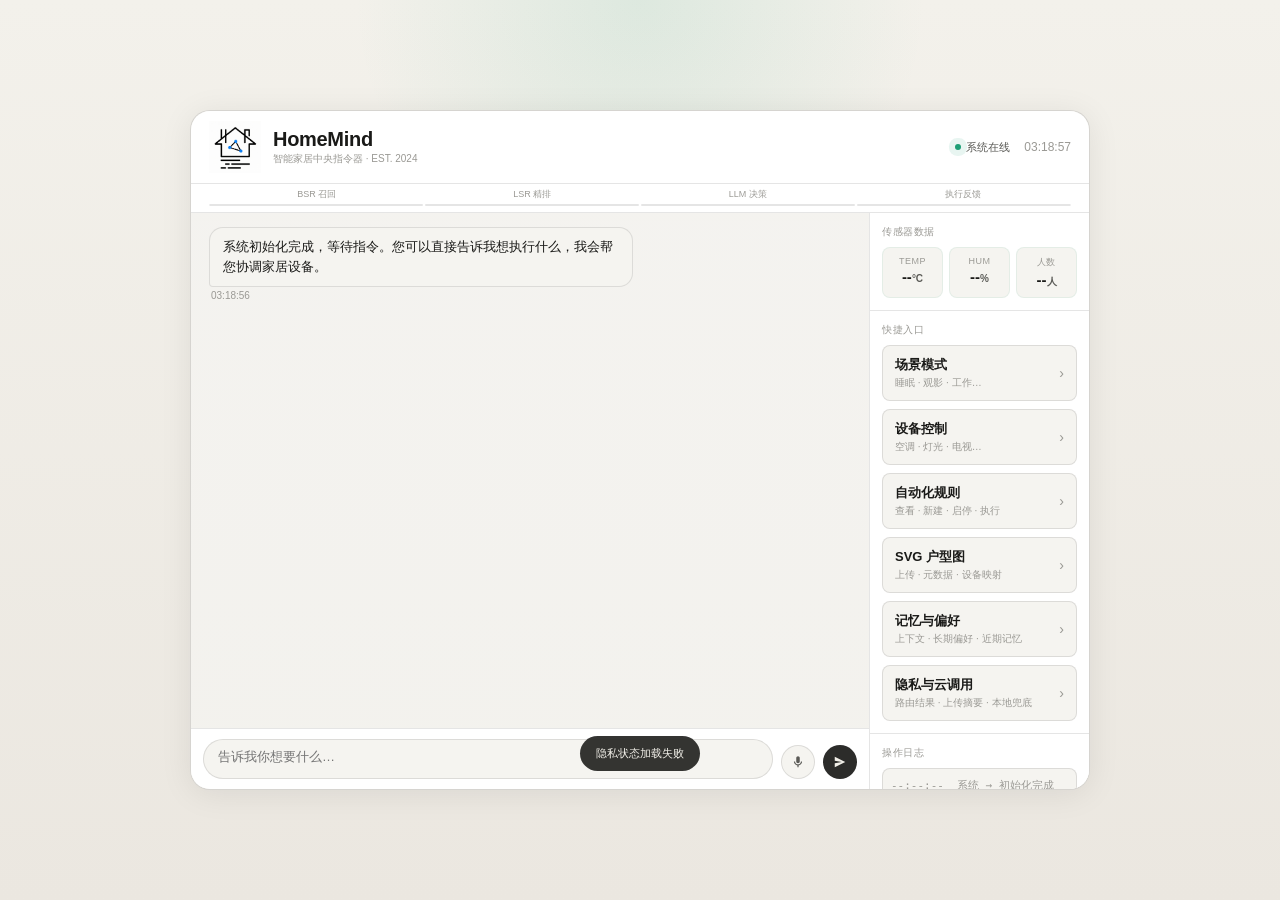
==== web/client/index.html @ 45e4f06c "Add initial floor plan and device configuration files  - Created devices.json to define smart home d" ====
<!DOCTYPE html>
<html lang="zh-CN">
<head>
    <meta charset="UTF-8">
    <meta name="viewport" content="width=device-width, initial-scale=1.0">
    <title>HomeMind — 智能家居中央指令器</title>
    <script src="/socket.io/socket.io.js"></script>
    <style>
        *, *::before, *::after { box-sizing: border-box; margin: 0; padding: 0; }

        :root {
            --bg-primary: #ffffff;
            --bg-secondary: #f5f4f0;
            --bg-tertiary: #eeece7;
            --text-primary: #1a1a18;
            --text-secondary: #5a5a56;
            --text-tertiary: #9a9994;
            --border-light: rgba(0, 0, 0, 0.10);
            --border-mid: rgba(0, 0, 0, 0.15);
            --accent: #1D9E75;
            --accent-light: #5DCAA5;
            --accent-bg: #E1F5EE;
            --bubble-user: #2C2C2A;
            --bubble-user-text: #F1EFE8;
            --radius-md: 8px;
            --radius-lg: 12px;
            --panel-width: 220px;
            --progress-height: 2px;
            --progress-label-size: 9px;
            --shadow: 0 4px 32px rgba(0, 0, 0, 0.08);
        }

        body {
            font-family: -apple-system, BlinkMacSystemFont, "PingFang SC", "Helvetica Neue", sans-serif;
            background: var(--bg-tertiary);
            background-image:
                radial-gradient(circle at top, rgba(29, 158, 117, 0.10), transparent 26%),
                linear-gradient(180deg, #f3f1eb 0%, #ebe7e0 100%);
            min-height: 100vh;
            display: flex;
            align-items: center;
            justify-content: center;
            padding: 24px;
            color: var(--text-primary);
        }

        .app {
            display: flex;
            flex-direction: column;
            width: 900px;
            height: 680px;
            background: var(--bg-tertiary);
            border-radius: 20px;
            overflow: hidden;
            border: 0.5px solid var(--border-light);
            box-shadow: var(--shadow);
            position: relative;
        }

        .topbar {
            background: var(--bg-primary);
            border-bottom: 0.5px solid var(--border-light);
            padding: 10px 18px;
            display: flex;
            align-items: center;
            justify-content: space-between;
            flex-shrink: 0;
            gap: 12px;
        }

        .brand {
            display: flex;
            align-items: center;
            gap: 12px;
            min-width: 0;
        }

        .brand-logo {
            width: 52px;
            height: 52px;
            object-fit: contain;
            flex-shrink: 0;
            display: block;
        }

        .brand-copy {
            min-width: 0;
        }

        .brand-name {
            font-size: 20px;
            font-weight: 600;
            color: var(--text-primary);
            letter-spacing: -0.3px;
        }

        .brand-sub {
            font-size: 10px;
            color: var(--text-tertiary);
            margin-top: 1px;
        }

        .topbar-right {
            display: flex;
            align-items: center;
            gap: 14px;
            flex-shrink: 0;
        }

        .status {
            display: flex;
            align-items: center;
            gap: 5px;
            font-size: 11px;
            color: var(--text-secondary);
        }

        .dot {
            width: 6px;
            height: 6px;
            border-radius: 50%;
            background: var(--accent);
            flex-shrink: 0;
            box-shadow: 0 0 0 6px rgba(29, 158, 117, 0.10);
            animation: pulse 2s infinite;
        }

        .clock {
            font-size: 12px;
            color: var(--text-tertiary);
            font-variant-numeric: tabular-nums;
        }

        @keyframes pulse {
            0%, 100% { opacity: 1; }
            50% { opacity: 0.45; }
        }

        .progress-wrap {
            flex-shrink: 0;
            background: var(--bg-primary);
            border-bottom: 0.5px solid var(--border-light);
            padding: 5px 18px 6px;
        }

        .progress-labels {
            display: flex;
            margin-bottom: 4px;
        }

        .progress-label {
            flex: 1;
            font-size: var(--progress-label-size);
            color: var(--text-tertiary);
            text-align: center;
            line-height: 1.2;
        }

        .progress-label.done { color: var(--text-secondary); }
        .progress-label.active { color: #0F6E56; }
        .progress-label.error { color: #b44b3a; }

        .progress-track {
            height: var(--progress-height);
            display: flex;
            gap: 2px;
            border-radius: 1px;
            overflow: hidden;
        }

        .progress-step {
            flex: 1;
            background: var(--border-light);
            border-radius: 1px;
        }

        .progress-step.done { background: var(--accent); }
        .progress-step.active { background: var(--accent-light); }
        .progress-step.error { background: #d97f6c; }

        .main {
            display: flex;
            flex: 1;
            overflow: hidden;
        }

        .chat-col {
            flex: 1;
            display: flex;
            flex-direction: column;
            min-width: 0;
            background: linear-gradient(180deg, rgba(255,255,255,0.35) 0%, rgba(245,244,240,0.7) 100%);
        }

        .chat-messages {
            flex: 1;
            overflow-y: auto;
            padding: 14px 18px;
            display: flex;
            flex-direction: column;
            gap: 10px;
        }

        .msg {
            display: flex;
            flex-direction: column;
            max-width: 66%;
        }

        .msg.user {
            align-self: flex-end;
            align-items: flex-end;
            display: inline-flex;
            width: max-content;
            max-width: 66%;
        }
        .msg.ai, .msg.system { align-self: flex-start; align-items: flex-start; }

        .bubble {
            padding: 9px 13px;
            border-radius: 14px;
            font-size: 13px;
            line-height: 1.55;
            white-space: pre-wrap;
            word-break: break-word;
        }

        .msg.user .bubble {
            background: var(--bubble-user);
            color: var(--bubble-user-text);
            border-bottom-right-radius: 4px;
            display: inline-block;
        }

        .msg.ai .bubble,
        .msg.system .bubble {
            background: var(--bg-secondary);
            color: var(--text-primary);
            border-bottom-left-radius: 4px;
            border: 0.5px solid var(--border-light);
        }

        .msg-time {
            font-size: 10px;
            color: var(--text-tertiary);
            margin-top: 3px;
            padding: 0 2px;
        }

        .action-tag {
            display: inline-block;
            margin-top: 6px;
            font-size: 11px;
            color: #0F6E56;
            background: var(--accent-bg);
            padding: 2px 7px;
            border-radius: 4px;
        }

        .voice-feedback {
            display: flex;
            flex-wrap: wrap;
            gap: 6px;
            margin-top: 8px;
        }

        .voice-feedback button {
            border: 0.5px solid var(--border-light);
            background: var(--bg-primary);
            color: var(--text-secondary);
            border-radius: 999px;
            padding: 4px 9px;
            font-size: 11px;
            cursor: pointer;
        }

        .voice-feedback button:hover {
            color: #0F6E56;
            border-color: rgba(29, 158, 117, 0.35);
        }

        .chat-input-wrap {
            border-top: 0.5px solid var(--border-light);
            padding: 10px 12px;
            background: var(--bg-primary);
            display: flex;
            align-items: flex-end;
            gap: 8px;
            flex-shrink: 0;
        }

        .chat-input {
            flex: 1;
            min-height: 40px;
            max-height: 120px;
            border: 0.5px solid var(--border-light);
            border-radius: 20px;
            padding: 8px 14px;
            font-size: 13px;
            background: var(--bg-secondary);
            color: var(--text-primary);
            outline: none;
            resize: none;
            line-height: 1.45;
            font-family: inherit;
            overflow-y: auto;
        }

        .chat-input:focus {
            border-color: var(--border-mid);
        }

        .send-btn {
            width: 34px;
            height: 34px;
            border-radius: 50%;
            background: var(--bubble-user);
            border: none;
            cursor: pointer;
            display: flex;
            align-items: center;
            justify-content: center;
            flex-shrink: 0;
        }

        .send-btn svg { fill: var(--bubble-user-text); }

        .mic-btn {
            width: 34px;
            height: 34px;
            border-radius: 50%;
            border: 0.5px solid var(--border-light);
            background: var(--bg-secondary);
            cursor: pointer;
            display: flex;
            align-items: center;
            justify-content: center;
            flex-shrink: 0;
        }

        .mic-btn svg { width: 14px; height: 14px; fill: var(--text-secondary); }
        .mic-btn.listening { background: #b44b3a; border-color: #b44b3a; }
        .mic-btn.listening svg { fill: #ffffff; }

        .panel {
            width: var(--panel-width);
            flex-shrink: 0;
            border-left: 0.5px solid var(--border-light);
            background: var(--bg-primary);
            display: flex;
            flex-direction: column;
            overflow-y: auto;
        }

        .panel-section {
            padding: 12px;
        }

        .panel-section + .panel-section {
            border-top: 0.5px solid var(--border-light);
        }

        .section-label {
            font-size: 10px;
            color: var(--text-tertiary);
            letter-spacing: 0.06em;
            text-transform: uppercase;
            margin-bottom: 8px;
        }

        .sensor-row {
            display: flex;
            gap: 6px;
        }

        .sensor-card {
            flex: 1;
            background: var(--bg-secondary);
            border-radius: var(--radius-md);
            padding: 8px 6px;
            text-align: center;
            border: 0.5px solid rgba(29, 158, 117, 0.08);
        }

        .sensor-label {
            font-size: 9px;
            color: var(--text-tertiary);
            text-transform: uppercase;
            letter-spacing: 0.05em;
        }

        .sensor-val {
            font-size: 15px;
            font-weight: 600;
            color: var(--text-primary);
            margin-top: 2px;
            font-variant-numeric: tabular-nums;
        }

        .sensor-unit {
            font-size: 10px;
            color: var(--text-secondary);
        }

        .entry-card {
            width: 100%;
            border: 0.5px solid var(--border-light);
            border-radius: var(--radius-md);
            padding: 10px 12px;
            background: var(--bg-secondary);
            cursor: pointer;
            text-align: left;
            display: flex;
            align-items: center;
            justify-content: space-between;
            transition: background 0.15s;
            margin-top: 8px;
        }

        .entry-card:first-of-type { margin-top: 0; }
        .entry-card:hover { background: var(--bg-tertiary); }

        .entry-card-title {
            font-size: 13px;
            font-weight: 600;
            color: var(--text-primary);
        }

        .entry-card-sub {
            font-size: 10px;
            color: var(--text-tertiary);
            margin-top: 2px;
        }

        .entry-card-arrow {
            font-size: 14px;
            color: var(--text-tertiary);
        }

        .log-area {
            background: var(--bg-secondary);
            border: 0.5px solid var(--border-light);
            border-radius: var(--radius-md);
            padding: 8px;
            font-size: 11px;
            color: var(--text-tertiary);
            font-family: "SF Mono", Menlo, Consolas, monospace;
            line-height: 1.7;
            max-height: 160px;
            overflow-y: auto;
        }

        .log-line {
            white-space: pre-wrap;
            word-break: break-word;
        }

        .overlay {
            position: absolute;
            inset: 0;
            background: rgba(0, 0, 0, 0.38);
            display: none;
            align-items: center;
            justify-content: center;
            z-index: 10;
        }

        .overlay.open { display: flex; }

        .modal {
            background: var(--bg-primary);
            border-radius: var(--radius-lg);
            border: 0.5px solid var(--border-light);
            width: 400px;
            max-height: 480px;
            overflow-y: auto;
            padding: 16px;
        }

        .modal.wide {
            width: 640px;
        }

        .modal-head {
            display: flex;
            align-items: center;
            justify-content: space-between;
            margin-bottom: 14px;
        }

        .modal-title {
            font-size: 14px;
            font-weight: 600;
            color: var(--text-primary);
        }

        .modal-close {
            cursor: pointer;
            font-size: 16px;
            color: var(--text-secondary);
            background: none;
            border: none;
        }

        .card-grid {
            display: grid;
            grid-template-columns: 1fr 1fr;
            gap: 8px;
        }

        .stack {
            display: flex;
            flex-direction: column;
            gap: 8px;
        }

        .rule-card,
        .info-card,
        .summary-card {
            border: 0.5px solid var(--border-light);
            border-radius: var(--radius-md);
            background: var(--bg-secondary);
            padding: 10px 12px;
        }

        .rule-head,
        .summary-head {
            display: flex;
            align-items: flex-start;
            justify-content: space-between;
            gap: 8px;
        }

        .rule-name,
        .summary-title {
            font-size: 13px;
            font-weight: 600;
            color: var(--text-primary);
        }

        .rule-meta,
        .summary-meta,
        .info-text {
            font-size: 11px;
            color: var(--text-secondary);
            line-height: 1.5;
            margin-top: 4px;
            white-space: pre-wrap;
            word-break: break-word;
        }

        .mini-actions {
            display: flex;
            flex-wrap: wrap;
            gap: 6px;
            margin-top: 10px;
        }

        .mini-btn {
            border: 0.5px solid var(--border-light);
            border-radius: 999px;
            background: var(--bg-primary);
            color: var(--text-secondary);
            font-size: 11px;
            padding: 5px 10px;
            cursor: pointer;
        }

        .mini-btn:hover {
            border-color: rgba(29, 158, 117, 0.35);
            color: #0F6E56;
        }

        .pill {
            display: inline-flex;
            align-items: center;
            border-radius: 999px;
            padding: 2px 8px;
            font-size: 10px;
            background: var(--bg-primary);
            color: var(--text-secondary);
            border: 0.5px solid var(--border-light);
            white-space: nowrap;
        }

        .pill.on {
            background: var(--accent-bg);
            color: #0F6E56;
            border-color: rgba(29, 158, 117, 0.25);
        }

        .kv-grid {
            display: grid;
            grid-template-columns: repeat(2, minmax(0, 1fr));
            gap: 8px;
        }

        .kv-item {
            border: 0.5px solid var(--border-light);
            border-radius: var(--radius-md);
            background: var(--bg-primary);
            padding: 8px 10px;
        }

        .kv-label {
            font-size: 10px;
            color: var(--text-tertiary);
            text-transform: uppercase;
            letter-spacing: 0.04em;
        }

        .kv-value {
            font-size: 12px;
            color: var(--text-primary);
            margin-top: 4px;
            line-height: 1.45;
            word-break: break-word;
        }

        .form-grid {
            display: grid;
            grid-template-columns: 1fr 1fr;
            gap: 8px;
            margin-top: 12px;
        }

        .field {
            display: flex;
            flex-direction: column;
            gap: 4px;
        }

        .field.full {
            grid-column: 1 / -1;
        }

        .field label {
            font-size: 10px;
            color: var(--text-tertiary);
            text-transform: uppercase;
            letter-spacing: 0.04em;
        }

        .field input,
        .field select,
        .field textarea {
            border: 0.5px solid var(--border-light);
            border-radius: var(--radius-md);
            background: var(--bg-primary);
            color: var(--text-primary);
            font-size: 12px;
            padding: 8px 10px;
            outline: none;
        }

        .field input:focus,
        .field select:focus,
        .field textarea:focus {
            border-color: var(--border-mid);
        }

        .floorplan-preview {
            position: relative;
            min-height: 220px;
            border: 0.5px solid var(--border-light);
            border-radius: var(--radius-md);
            overflow: hidden;
            background: var(--bg-primary);
            display: flex;
            align-items: center;
            justify-content: center;
            margin-top: 10px;
        }

        .floorplan-preview img {
            width: 100%;
            height: auto;
            display: block;
        }

        .device-marker {
            position: absolute;
            transform: translate(-50%, -50%);
            min-width: 18px;
            height: 18px;
            border-radius: 999px;
            padding: 0 5px;
            background: #0F6E56;
            color: #fff;
            font-size: 10px;
            line-height: 18px;
            text-align: center;
            box-shadow: 0 2px 8px rgba(0, 0, 0, 0.18);
            white-space: nowrap;
        }

        .device-marker-label {
            position: absolute;
            transform: translate(-50%, 8px);
            background: rgba(255, 255, 255, 0.92);
            border: 0.5px solid var(--border-light);
            border-radius: 999px;
            padding: 2px 6px;
            color: var(--text-primary);
            font-size: 10px;
            white-space: nowrap;
        }

        .empty-hint {
            font-size: 11px;
            color: var(--text-tertiary);
        }

        .scene-card {
            border: 0.5px solid var(--border-light);
            border-radius: var(--radius-md);
            padding: 10px 12px;
            cursor: pointer;
            transition: border-color 0.15s, background 0.15s;
            background: var(--bg-primary);
        }

        .scene-card:hover { background: var(--bg-secondary); }
        .scene-card.active { border-color: var(--accent); background: var(--accent-bg); }

        .scene-card-name {
            font-size: 12px;
            font-weight: 600;
            color: var(--text-primary);
        }

        .scene-card-desc {
            font-size: 10px;
            color: var(--text-tertiary);
            margin-top: 2px;
        }

        .device-card {
            border: 0.5px solid var(--border-light);
            border-radius: var(--radius-md);
            padding: 10px 12px;
            display: flex;
            align-items: center;
            justify-content: space-between;
            gap: 8px;
            background: var(--bg-primary);
        }

        .device-main {
            min-width: 0;
            flex: 1;
        }

        .device-actions {
            display: flex;
            align-items: center;
            gap: 6px;
            flex-shrink: 0;
        }

        .device-inline-form {
            display: grid;
            grid-template-columns: minmax(0, 1fr) 120px;
            gap: 6px;
            margin-top: 8px;
        }

        .device-inline-form input,
        .device-inline-form select {
            min-width: 0;
            border: 0.5px solid var(--border-light);
            border-radius: var(--radius-md);
            background: var(--bg-secondary);
            color: var(--text-primary);
            font-size: 11px;
            padding: 6px 8px;
            outline: none;
        }

        .device-name {
            font-size: 12px;
            color: var(--text-primary);
            font-weight: 600;
        }

        .device-status {
            font-size: 10px;
            color: var(--text-tertiary);
            margin-top: 2px;
        }

        .device-id {
            font-size: 10px;
            color: var(--text-tertiary);
            margin-top: 2px;
            word-break: break-word;
        }

        .toggle {
            width: 32px;
            height: 18px;
            border-radius: 9px;
            background: var(--border-light);
            position: relative;
            cursor: pointer;
            border: none;
            flex-shrink: 0;
            transition: background 0.2s;
        }

        .toggle.on { background: var(--accent); }

        .toggle::after {
            content: "";
            position: absolute;
            width: 14px;
            height: 14px;
            border-radius: 50%;
            background: #fff;
            top: 2px;
            left: 2px;
            transition: left 0.2s;
            box-shadow: 0 1px 2px rgba(0, 0, 0, 0.16);
        }

        .toggle.on::after { left: 16px; }

        .toast {
            position: absolute;
            left: 50%;
            bottom: 18px;
            transform: translateX(-50%) translateY(80px);
            padding: 10px 16px;
            background: rgba(44, 44, 42, 0.96);
            color: var(--bubble-user-text);
            font-size: 11px;
            border-radius: 999px;
            opacity: 0;
            transition: all 0.3s;
            z-index: 20;
        }

        .toast.visible {
            transform: translateX(-50%) translateY(0);
            opacity: 1;
        }

        @media (max-width: 980px) {
            body { padding: 0; }
            .app {
                width: 100%;
                height: 100vh;
                border-radius: 0;
            }
        }

        @media (max-width: 760px) {
            .main { flex-direction: column; }
            .msg { max-width: 84%; }
            .msg.user { max-width: 84%; }
            .panel {
                width: 100%;
                border-left: none;
                border-top: 0.5px solid var(--border-light);
                max-height: 240px;
            }
            .card-grid { grid-template-columns: 1fr; }
        }
    </style>
</head>
<body>
    <div class="app" id="app">
        <div class="topbar">
            <div class="brand">
                <img class="brand-logo" src="homemind-logo.png" alt="HomeMind Logo">
                <div class="brand-copy">
                    <div class="brand-name">HomeMind</div>
                    <div class="brand-sub">智能家居中央指令器 · EST. 2024</div>
                </div>
            </div>
            <div class="topbar-right">
                <div class="status"><div class="dot"></div><span>系统在线</span></div>
                <div class="clock" id="clock">--:--:--</div>
            </div>
        </div>

        <div class="progress-wrap">
            <div class="progress-labels">
                <div class="progress-label" data-step="bsr">BSR 召回</div>
                <div class="progress-label" data-step="lsr">LSR 精排</div>
                <div class="progress-label" data-step="llm">LLM 决策</div>
                <div class="progress-label" data-step="exec">执行反馈</div>
            </div>
            <div class="progress-track">
                <div class="progress-step" data-step="bsr"></div>
                <div class="progress-step" data-step="lsr"></div>
                <div class="progress-step" data-step="llm"></div>
                <div class="progress-step" data-step="exec"></div>
            </div>
        </div>

        <div class="main">
            <div class="chat-col">
                <div class="chat-messages" id="messages">
                    <div class="msg system">
                        <div class="bubble">系统初始化完成，等待指令。您可以直接告诉我想执行什么，我会帮您协调家居设备。</div>
                        <div class="msg-time" id="boot-time">--:--:--</div>
                    </div>
                </div>

                <div class="chat-input-wrap">
                    <textarea class="chat-input" id="inputBox" rows="1" placeholder="告诉我你想要什么…" onkeydown="handleKey(event)"></textarea>
                    <button class="mic-btn" id="mic-btn" onclick="toggleVoiceInput()" title="语音输入">
                        <svg viewBox="0 0 24 24" xmlns="http://www.w3.org/2000/svg">
                            <path d="M12 14c1.66 0 3-1.34 3-3V5c0-1.66-1.34-3-3-3S9 3.34 9 5v6c0 1.66 1.34 3 3 3z"/>
                            <path d="M17 11c0 2.76-2.24 5-5 5s-5-2.24-5-5H5c0 3.53 2.61 6.43 6 6.92V21h2v-3.08c3.39-.49 6-3.39 6-6.92h-2z"/>
                        </svg>
                    </button>
                    <button class="send-btn" onclick="submitQuery()" title="发送">
                        <svg width="14" height="14" viewBox="0 0 16 16" xmlns="http://www.w3.org/2000/svg">
                            <path d="M2 14L14 8 2 2v4.5l8 1.5-8 1.5z"/>
                        </svg>
                    </button>
                </div>
            </div>

            <div class="panel">
                <div class="panel-section">
                    <div class="section-label">传感器数据</div>
                    <div class="sensor-row">
                        <div class="sensor-card">
                            <div class="sensor-label">Temp</div>
                            <div class="sensor-val"><span id="current-temp">--</span><span class="sensor-unit">°C</span></div>
                        </div>
                        <div class="sensor-card">
                            <div class="sensor-label">Hum</div>
                            <div class="sensor-val"><span id="current-humidity">--</span><span class="sensor-unit">%</span></div>
                        </div>
                        <div class="sensor-card">
                            <div class="sensor-label">人数</div>
                            <div class="sensor-val"><span id="current-occupancy">--</span><span class="sensor-unit">人</span></div>
                        </div>
                    </div>
                </div>

                <div class="panel-section">
                    <div class="section-label">快捷入口</div>
                    <button class="entry-card" onclick="openModal('scene')">
                        <div>
                            <div class="entry-card-title">场景模式</div>
                            <div class="entry-card-sub">睡眠 · 观影 · 工作…</div>
                        </div>
                        <span class="entry-card-arrow">›</span>
                    </button>
                    <button class="entry-card" onclick="openModal('device')">
                        <div>
                            <div class="entry-card-title">设备控制</div>
                            <div class="entry-card-sub">空调 · 灯光 · 电视…</div>
                        </div>
                        <span class="entry-card-arrow">›</span>
                    </button>
                    <button class="entry-card" onclick="openModal('rules')">
                        <div>
                            <div class="entry-card-title">自动化规则</div>
                            <div class="entry-card-sub">查看 · 新建 · 启停 · 执行</div>
                        </div>
                        <span class="entry-card-arrow">›</span>
                    </button>
                    <button class="entry-card" onclick="openModal('floorplan')">
                        <div>
                            <div class="entry-card-title">SVG 户型图</div>
                            <div class="entry-card-sub">上传 · 元数据 · 设备映射</div>
                        </div>
                        <span class="entry-card-arrow">›</span>
                    </button>
                    <button class="entry-card" onclick="openModal('memory')">
                        <div>
                            <div class="entry-card-title">记忆与偏好</div>
                            <div class="entry-card-sub">上下文 · 长期偏好 · 近期记忆</div>
                        </div>
                        <span class="entry-card-arrow">›</span>
                    </button>
                    <button class="entry-card" onclick="openModal('privacy')">
                        <div>
                            <div class="entry-card-title">隐私与云调用</div>
                            <div class="entry-card-sub">路由结果 · 上传摘要 · 本地兜底</div>
                        </div>
                        <span class="entry-card-arrow">›</span>
                    </button>
                </div>

                <div class="panel-section">
                    <div class="section-label">操作日志</div>
                    <div class="log-area" id="log">
                        <div class="log-line">--:--:--  系统 → 初始化完成</div>
                    </div>
                </div>
            </div>
        </div>

        <div class="overlay" id="overlay" onclick="closeModal(event)">
            <div class="modal">
                <div class="modal-head">
                    <span class="modal-title" id="modalTitle"></span>
                    <button class="modal-close" onclick="closeOverlay()">✕</button>
                </div>
                <div id="modalBody"></div>
            </div>
        </div>

        <div class="toast" id="toast"></div>
    </div>

    <script>
        const scenes = [
            { id: "sleep", name: "睡眠模式", desc: "关闭灯光、调节温度、安防布控" },
            { id: "entertainment", name: "观影模式", desc: "调暗灯光、启动电视、音响就绪" },
            { id: "work", name: "工作模式", desc: "明亮环境、关闭娱乐设备" },
            { id: "away", name: "离家模式", desc: "全关设备、安防启动" },
            { id: "morning", name: "早安模式", desc: "窗帘打开、轻柔音乐、温度适宜" },
            { id: "evening", name: "晚归模式", desc: "门廊亮起、室温预调、氛围灯光" }
        ];

        let deviceList = [
            { id: "air_conditioner", name: "空调" },
            { id: "light", name: "灯光" },
            { id: "tv", name: "电视" },
            { id: "water_heater", name: "热水器" },
            { id: "fan", name: "风扇" },
            { id: "speaker", name: "音响" },
            { id: "window", name: "窗户" }
        ];

        const deviceTypes = [
            { value: "switch", label: "开关" },
            { value: "light", label: "灯光" },
            { value: "climate", label: "空调" },
            { value: "fan", label: "风扇" },
            { value: "media_player", label: "媒体" },
            { value: "speaker", label: "音响" },
            { value: "water_heater", label: "热水器" },
            { value: "cover", label: "窗户/窗帘" }
        ];

        const progressOrder = ["bsr", "lsr", "llm", "exec"];
        let socket = null;
        let devices = {};
        let currentScene = "sleep";
        let activePipeline = null;
        let recognition = null;
        let isListening = false;
        let mediaRecorder = null;
        let audioChunks = [];
        let lastVoiceResult = null;
        let toastTimer = null;
        let currentModal = null;
        let rulesCache = [];
        let memorySnapshot = null;
        let privacySnapshot = null;
        let schedulerSnapshot = null;
        let floorPlanUploads = [];
        let selectedFloorPlan = null;
        let floorPlanDevices = [];

        async function apiGet(url) {
            const response = await fetch(url);
            return response.json();
        }

        async function apiJson(url, method = "POST", body = {}) {
            const response = await fetch(url, {
                method,
                headers: { "Content-Type": "application/json" },
                body: JSON.stringify(body)
            });
            return response.json();
        }

        function pad(n) { return String(n).padStart(2, "0"); }

        function getTime() {
            const d = new Date();
            return pad(d.getHours()) + ":" + pad(d.getMinutes()) + ":" + pad(d.getSeconds());
        }

        function tick() {
            document.getElementById("clock").textContent = getTime();
        }

        function autoResize() {
            const box = document.getElementById("inputBox");
            box.style.height = "40px";
            box.style.height = Math.min(box.scrollHeight, 120) + "px";
        }

        function escapeHtml(text) {
            return String(text)
                .replace(/&/g, "&amp;")
                .replace(/</g, "&lt;")
                .replace(/>/g, "&gt;")
                .replace(/\n/g, "<br>");
        }

        function escapeAttr(text) {
            return escapeHtml(text).replace(/"/g, "&quot;").replace(/'/g, "&#39;");
        }

        function renderDeviceTypeOptions(selectedType) {
            return deviceTypes.map((type) => {
                const selected = type.value === selectedType ? "selected" : "";
                return `<option value="${escapeAttr(type.value)}" ${selected}>${type.label}</option>`;
            }).join("");
        }

        function buildFeedbackButtons(options = {}) {
            const target = options.feedbackTarget || {};
            const correctionPrompt = escapeHtml(options.correctionPrompt || "请输入你期望的正确理解");
            if (!target.message_id || !target.target_type) return "";
            const allowAccept = options.allowAccept !== false;
            const buttons = [];
            if (allowAccept) {
                buttons.push(`<button onclick="sendInteractionFeedback('${target.message_id}', '${target.target_type}', 'accept')">Accept</button>`);
            }
            buttons.push(`<button onclick="sendInteractionFeedback('${target.message_id}', '${target.target_type}', 'change', '${correctionPrompt}')">Change</button>`);
            buttons.push(`<button onclick="sendInteractionFeedback('${target.message_id}', '${target.target_type}', 'reject')">Reject</button>`);
            return `<div class="voice-feedback">${buttons.join("")}</div>`;
        }

        function addMsg(role, html, tag, options = {}) {
            const el = document.createElement("div");
            el.className = "msg " + role;
            const tagHtml = tag ? `<span class="action-tag">${tag}</span>` : "";
            const feedbackHtml = buildFeedbackButtons(options);
            el.innerHTML = `<div class="bubble">${escapeHtml(html)}${tagHtml}${feedbackHtml}</div><div class="msg-time">${getTime()}</div>`;
            const msgs = document.getElementById("messages");
            msgs.appendChild(el);
            msgs.scrollTop = msgs.scrollHeight;
        }

        function addVoiceFeedbackMsg(data) {
            lastVoiceResult = data;
            const el = document.createElement("div");
            el.className = "msg system";
            const asrText = escapeHtml(data.text || "");
            const normalized = escapeHtml(data.normalized || data.text || "");
            el.innerHTML = `<div class="bubble">语音识别：${asrText}<br>归一化：${normalized}<div class="voice-feedback"><button onclick="sendVoiceFeedback('accepted')">正确</button><button onclick="sendVoiceFeedback('corrected')">纠正</button><button onclick="sendVoiceFeedback('ignored')">忽略</button></div></div><div class="msg-time">${getTime()}</div>`;
            const msgs = document.getElementById("messages");
            msgs.appendChild(el);
            msgs.scrollTop = msgs.scrollHeight;
        }

        function addLog(subject, status) {
            const log = document.getElementById("log");
            const line = document.createElement("div");
            line.className = "log-line";
            line.textContent = `${getTime()}  ${subject} → ${status}`;
            log.appendChild(line);
            log.scrollTop = log.scrollHeight;
        }

        function showToast(message) {
            const toast = document.getElementById("toast");
            toast.textContent = message;
            toast.classList.add("visible");
            clearTimeout(toastTimer);
            toastTimer = setTimeout(() => toast.classList.remove("visible"), 2800);
        }

        function resetProgress() {
            progressOrder.forEach((step) => setProgressState(step, "wait"));
        }

        function setProgressState(step, state) {
            const label = document.querySelector(`.progress-label[data-step="${step}"]`);
            const bar = document.querySelector(`.progress-step[data-step="${step}"]`);
            [label, bar].forEach((el) => {
                if (!el) return;
                el.classList.remove("done", "active", "error");
                if (state !== "wait") {
                    el.classList.add(state);
                }
            });
        }

        function buildDeviceStatus(deviceId, state) {
            if (!state || !state.is_on) {
                return "关闭";
            }
            if (deviceId === "air_conditioner" && state.temperature !== undefined) {
                return `${state.temperature}°C`;
            }
            if (deviceId === "light" && state.brightness !== undefined) {
                return `亮度 ${state.brightness}%`;
            }
            return "开启";
        }

        function getDeviceName(id) {
            const match = deviceList.find((item) => item.id === id);
            return match ? match.name : id;
        }

        function getSceneName(id) {
            const match = scenes.find((item) => item.id === id);
            return match ? match.name : id;
        }

        function updateContext(ctx) {
            document.getElementById("current-temp").textContent = ctx.temperature ?? "--";
            document.getElementById("current-humidity").textContent = ctx.humidity ?? "--";
            document.getElementById("current-occupancy").textContent = ctx.occupancy ?? "--";
            if (ctx.scene) {
                currentScene = ctx.scene;
            }
            if (currentModal) {
                renderModal(currentModal);
            }
        }

        function updateDeviceState(id, state) {
            devices[id] = state || {};
            if (currentModal === "device") {
                renderModal("device");
            }
        }

        function updateDevices(states) {
            Object.entries(states || {}).forEach(([id, state]) => updateDeviceState(id, state));
        }

        async function loadDevices(rerender = true) {
            try {
                const data = await apiGet("/api/devices");
                if (data.status !== "success") {
                    showToast(data.error || "设备加载失败");
                    return;
                }
                deviceList = (data.devices || []).map((device) => ({
                    id: device.id,
                    name: device.name,
                    type: device.type || "switch"
                }));
                (data.devices || []).forEach((device) => {
                    devices[device.id] = device.state || {};
                });
                if (rerender && currentModal === "device") renderModal("device");
            } catch (e) {
                showToast("设备加载失败");
            }
        }

        async function createDeviceFromForm() {
            const payload = {
                id: document.getElementById("new-device-id").value.trim(),
                name: document.getElementById("new-device-name").value.trim(),
                type: document.getElementById("new-device-type").value
            };
            if (!payload.name) {
                showToast("请输入设备名称");
                return;
            }
            try {
                const data = await apiJson("/api/devices", "POST", payload);
                if (data.status !== "success") {
                    showToast(data.error || "设备保存失败");
                    return;
                }
                showToast("设备已保存");
                await loadDevices();
            } catch (e) {
                showToast("设备保存失败");
            }
        }

        async function updateDeviceFromCard(deviceId) {
            const nameInput = Array.from(document.querySelectorAll("[data-device-name]")).find((el) => el.dataset.deviceName === deviceId);
            const typeInput = Array.from(document.querySelectorAll("[data-device-type]")).find((el) => el.dataset.deviceType === deviceId);
            const payload = {
                name: nameInput ? nameInput.value.trim() : "",
                type: typeInput ? typeInput.value : "switch"
            };
            if (!payload.name) {
                showToast("请输入设备名称");
                return;
            }
            try {
                const data = await apiJson(`/api/devices/${encodeURIComponent(deviceId)}`, "PUT", payload);
                if (data.status !== "success") {
                    showToast(data.error || "设备更新失败");
                    return;
                }
                showToast("设备已更新");
                await loadDevices();
            } catch (e) {
                showToast("设备更新失败");
            }
        }

        async function deleteDeviceFromCard(deviceId) {
            if (!deviceId || !confirm("删除这个设备？")) return;
            try {
                const response = await fetch(`/api/devices/${encodeURIComponent(deviceId)}`, { method: "DELETE" });
                const data = await response.json();
                if (!response.ok || data.status !== "success") {
                    showToast(data.error || "设备删除失败");
                    return;
                }
                delete devices[deviceId];
                showToast("设备已删除");
                await loadDevices();
            } catch (e) {
                showToast("设备删除失败");
            }
        }

        async function sendQuery(query) {
            if (socket && socket.connected) {
                socket.emit("user_input", { text: query });
                return;
            }

            const data = await apiJson("/api/query", "POST", { query });
            if (data.status === "success") {
                const text = data.response || data.message || "已处理您的指令";
                addMsg("ai", text, "执行完成");
                addLog("系统", text);
                loadStatus();
                return;
            }
            if (data.status === "unsupported") {
                const text = data.response || data.message || "当前暂不支持这个指令";
                addMsg("ai", text, "暂不支持");
                addLog("系统", text);
                return;
            }
            if (data.status === "clarification") {
                const text = data.question || "我需要更多信息";
                addMsg("ai", text, "需要澄清");
                addLog("系统", text);
                return;
            }

            const text = data.message || data.question || "我需要更多信息";
            addMsg("ai", text, "系统响应");
            addLog("系统", text);
        }

        async function submitQuery() {
            const box = document.getElementById("inputBox");
            const val = box.value.trim();
            if (!val) return;
            addMsg("user", val);
            addLog("用户", val);
            box.value = "";
            autoResize();
            try {
                await sendQuery(val);
            } catch (e) {
                showToast("发送失败");
                addMsg("ai", "抱歉，当前没有收到系统回复。", "发送失败");
            }
        }

        function handleKey(e) {
            if (e.key === "Enter" && !e.shiftKey) {
                e.preventDefault();
                submitQuery();
            } else {
                setTimeout(autoResize, 0);
            }
        }

        function openModal(type) {
            currentModal = type;
            const modal = document.querySelector(".modal");
            modal.classList.toggle("wide", ["device", "rules", "memory", "privacy", "floorplan"].includes(type));
            renderModal(type);
            document.getElementById("overlay").classList.add("open");
            if (type === "rules") loadRules();
            if (type === "rules") loadSchedulerStatus();
            if (type === "device") loadDevices();
            if (type === "memory") loadMemorySummary();
            if (type === "privacy") loadPrivacyStatus();
            if (type === "floorplan") loadFloorPlanUploads();
        }

        function renderModal(type) {
            const title = document.getElementById("modalTitle");
            const body = document.getElementById("modalBody");
            if (type === "scene") {
                title.textContent = "场景模式";
                body.innerHTML = `<div class="card-grid">${
                    scenes.map((scene) => `
                        <div class="scene-card ${currentScene === scene.id ? "active" : ""}" data-scene-id="${scene.id}">
                            <div class="scene-card-name">${scene.name}</div>
                            <div class="scene-card-desc">${scene.desc}</div>
                        </div>
                    `).join("")
                }</div>`;
                body.querySelectorAll(".scene-card").forEach((card) => {
                    card.addEventListener("click", () => {
                        const sceneId = card.dataset.sceneId;
                        switchScene(sceneId);
                        closeOverlay();
                    });
                });
            } else if (type === "device") {
                title.textContent = "设备控制";
                body.innerHTML = `
                    <div class="summary-card">
                        <div class="summary-head">
                            <div>
                                <div class="summary-title">新增设备</div>
                                <div class="summary-meta">设备保存到后端注册表，开关控制使用同一份状态。</div>
                            </div>
                            <button class="mini-btn" id="refresh-devices-btn">刷新</button>
                        </div>
                        <div class="form-grid">
                            <div class="field">
                                <label>ID</label>
                                <input id="new-device-id" placeholder="living_room_light">
                            </div>
                            <div class="field">
                                <label>类型</label>
                                <select id="new-device-type">${renderDeviceTypeOptions("switch")}</select>
                            </div>
                            <div class="field full">
                                <label>名称</label>
                                <input id="new-device-name" placeholder="客厅灯带">
                            </div>
                            <div class="field full">
                                <button class="mini-btn" id="create-device-btn">保存设备</button>
                            </div>
                        </div>
                    </div>
                    <div class="card-grid" style="margin-top: 10px;">${
                        deviceList.map((device) => {
                            const state = devices[device.id] || {};
                            return `
                                <div class="device-card">
                                    <div class="device-main">
                                        <div class="device-name">${escapeHtml(device.name)}</div>
                                        <div class="device-status">${buildDeviceStatus(device.id, state)}</div>
                                        <div class="device-id">${escapeHtml(device.id)}</div>
                                        <div class="device-inline-form">
                                            <input data-device-name="${escapeAttr(device.id)}" value="${escapeAttr(device.name)}">
                                            <select data-device-type="${escapeAttr(device.id)}">${renderDeviceTypeOptions(device.type || "switch")}</select>
                                        </div>
                                    </div>
                                    <div class="device-actions">
                                        <button class="toggle ${state.is_on ? "on" : ""}" data-device-id="${escapeAttr(device.id)}"></button>
                                        <button class="mini-btn" data-device-save="${escapeAttr(device.id)}">保存</button>
                                        <button class="mini-btn" data-device-delete="${escapeAttr(device.id)}">删除</button>
                                    </div>
                                </div>
                            `;
                        }).join("")
                    }</div>`;
                document.getElementById("refresh-devices-btn").onclick = loadDevices;
                document.getElementById("create-device-btn").onclick = createDeviceFromForm;
                body.querySelectorAll(".toggle").forEach((toggle) => {
                    toggle.addEventListener("click", () => {
                        const id = toggle.dataset.deviceId;
                        const state = devices[id] || {};
                        controlDevice(id, state.is_on ? "off" : "on");
                    });
                });
                body.querySelectorAll("[data-device-save]").forEach((btn) => {
                    btn.onclick = () => updateDeviceFromCard(btn.dataset.deviceSave);
                });
                body.querySelectorAll("[data-device-delete]").forEach((btn) => {
                    btn.onclick = () => deleteDeviceFromCard(btn.dataset.deviceDelete);
                });
            } else if (type === "rules") {
                title.textContent = "自动化规则";
                const rules = rulesCache || [];
                const scheduler = schedulerSnapshot || {};
                body.innerHTML = `
                    <div class="summary-card">
                        <div class="summary-head">
                            <div>
                                <div class="summary-title">新建规则</div>
                                <div class="summary-meta">支持时间、高温、人数触发；动作可切场景或控设备。</div>
                            </div>
                            <button class="mini-btn" id="refresh-rules-btn">刷新</button>
                        </div>
                        <div class="mini-actions">
                            <span class="pill ${scheduler.enabled ? "on" : ""}">${scheduler.enabled ? "自动调度中" : "自动调度已停用"}</span>
                            <button class="mini-btn" id="toggle-scheduler-btn">${scheduler.enabled ? "暂停自动调度" : "启用自动调度"}</button>
                        </div>
                        <div class="form-grid">
                            <div class="field">
                                <label>规则名</label>
                                <input id="rule-name" placeholder="例如：夜间睡眠">
                            </div>
                            <div class="field">
                                <label>优先级</label>
                                <input id="rule-priority" type="number" value="10">
                            </div>
                            <div class="field">
                                <label>触发类型</label>
                                <select id="rule-trigger-type">
                                    <option value="time">时间</option>
                                    <option value="temperature">温度</option>
                                    <option value="occupancy">人数</option>
                                </select>
                            </div>
                            <div class="field">
                                <label>触发值</label>
                                <input id="rule-trigger-value" placeholder="22:30 或 30">
                            </div>
                            <div class="field">
                                <label>动作类型</label>
                                <select id="rule-action-type">
                                    <option value="scene_switch">场景切换</option>
                                    <option value="device_control">设备控制</option>
                                </select>
                            </div>
                            <div class="field">
                                <label>动作目标</label>
                                <input id="rule-action-target" placeholder="睡眠模式 或 空调">
                            </div>
                            <div class="field">
                                <label>设备动作</label>
                                <select id="rule-device-action">
                                    <option value="on">on</option>
                                    <option value="off">off</option>
                                    <option value="adjust">adjust</option>
                                    <option value="open">open</option>
                                    <option value="close">close</option>
                                </select>
                            </div>
                            <div class="field">
                                <label>参数值</label>
                                <input id="rule-param-value" placeholder="温度/亮度，可空">
                            </div>
                            <div class="field full">
                                <button class="mini-btn" id="create-rule-btn">保存规则</button>
                            </div>
                        </div>
                    </div>
                    <div class="stack" id="rules-list">
                        ${rules.length ? rules.map((rule) => `
                            <div class="rule-card">
                                <div class="rule-head">
                                    <div>
                                        <div class="rule-name">${rule.name}</div>
                                        <div class="rule-meta">触发：${formatRuleTrigger(rule.trigger)} ｜ 动作：${formatRuleAction(rule.action)}</div>
                                    </div>
                                    <span class="pill ${rule.enabled ? "on" : ""}">${rule.enabled ? "已启用" : "已停用"}</span>
                                </div>
                                <div class="mini-actions">
                                    <button class="mini-btn" data-rule-toggle="${rule.id}">${rule.enabled ? "停用" : "启用"}</button>
                                    <button class="mini-btn" data-rule-run="${rule.id}">评估</button>
                                    <button class="mini-btn" data-rule-delete="${rule.id}">删除</button>
                                </div>
                            </div>
                        `).join("") : `<div class="empty-hint">还没有自动化规则。</div>`}
                    </div>
                `;
                document.getElementById("refresh-rules-btn").onclick = loadRules;
                document.getElementById("toggle-scheduler-btn").onclick = toggleScheduler;
                document.getElementById("create-rule-btn").onclick = createRuleFromForm;
                body.querySelectorAll("[data-rule-toggle]").forEach((btn) => {
                    btn.onclick = () => toggleRule(btn.dataset.ruleToggle);
                });
                body.querySelectorAll("[data-rule-delete]").forEach((btn) => {
                    btn.onclick = () => deleteRule(btn.dataset.ruleDelete);
                });
                body.querySelectorAll("[data-rule-run]").forEach((btn) => {
                    btn.onclick = () => runSingleRule(btn.dataset.ruleRun);
                });
            } else if (type === "floorplan") {
                title.textContent = "SVG 户型图";
                const selected = selectedFloorPlan;
                body.innerHTML = `
                    <div class="summary-card">
                        <div class="summary-head">
                            <div>
                                <div class="summary-title">上传户型图</div>
                                <div class="summary-meta">保存 SVG 元数据，并支持绑定设备映射后在图上叠加设备位置。</div>
                            </div>
                            <button class="mini-btn" id="refresh-floorplans-btn">刷新</button>
                        </div>
                        <div class="form-grid">
                            <div class="field">
                                <label>名称</label>
                                <input id="floorplan-name" placeholder="例如：一层户型">
                            </div>
                            <div class="field">
                                <label>说明</label>
                                <input id="floorplan-desc" placeholder="可选">
                            </div>
                            <div class="field full">
                                <input id="floorplan-file" type="file" accept="image/svg+xml,.svg">
                            </div>
                            <div class="field full">
                                <button class="mini-btn" id="upload-floorplan-btn">上传 SVG</button>
                            </div>
                        </div>
                    </div>
                    <div class="summary-card" style="margin-top: 10px;">
                        <div class="summary-title">当前预览</div>
                        <div class="summary-meta">${selected ? `${escapeHtml(selected.name || selected.id)} · ${Math.round((selected.width || 0))} x ${Math.round((selected.height || 0))}` : "请选择或上传一个户型图"}</div>
                        <div class="floorplan-preview">
                            ${selected ? `<img src="/api/floor-plans/${encodeURIComponent(selected.id)}/svg" alt="${escapeHtml(selected.name || selected.id)}">${floorPlanDevices.map((device) => `<span class="device-marker" style="left:${device.x}%;top:${device.y}%" title="${escapeHtml(device.name)} (${escapeHtml(device.type)})">${escapeHtml((device.type || "D").slice(0, 2).toUpperCase())}</span><span class="device-marker-label" style="left:${device.x}%;top:${device.y}%">${escapeHtml(device.name)}</span>`).join("")}` : `<div class="empty-hint">暂无户型图</div>`}
                        </div>
                    </div>
                    <div class="summary-card" style="margin-top: 10px;">
                        <div class="summary-title">设备映射</div>
                        <div class="summary-meta">格式支持 [["light.bedroom","bedroom","light"]] 或 {"devices":[{"entity_id":"light.bedroom","area":"bedroom","type":"light"}]}。</div>
                        <div class="form-grid">
                            <div class="field full">
                                <textarea id="device-mapping-json" rows="5" placeholder='[["light.living_room","living_room","light"]]'></textarea>
                            </div>
                            <div class="field full">
                                <button class="mini-btn" id="save-device-mapping-btn" ${selected ? "" : "disabled"}>保存设备映射</button>
                            </div>
                        </div>
                    </div>
                    <div class="stack" style="margin-top: 10px;">
                        ${floorPlanUploads.length ? floorPlanUploads.map((plan) => `
                            <div class="rule-card">
                                <div class="rule-head">
                                    <div>
                                        <div class="rule-name">${escapeHtml(plan.name || plan.id)}</div>
                                        <div class="rule-meta">${escapeHtml(plan.description || "无说明")} · ${Math.round(plan.width || 0)} x ${Math.round(plan.height || 0)}</div>
                                    </div>
                                    <span class="pill ${selected && selected.id === plan.id ? "on" : ""}">${selected && selected.id === plan.id ? "当前" : "已保存"}</span>
                                </div>
                                <div class="mini-actions">
                                    <button class="mini-btn" data-floorplan-select="${escapeHtml(plan.id)}">选择</button>
                                    <a class="mini-btn" href="/api/floor-plans/${encodeURIComponent(plan.id)}/svg" target="_blank" rel="noopener">预览</a>
                                    <button class="mini-btn" data-floorplan-delete="${escapeHtml(plan.id)}">删除</button>
                                </div>
                            </div>
                        `).join("") : `<div class="empty-hint">还没有上传的 SVG 户型图。</div>`}
                    </div>
                `;
                document.getElementById("refresh-floorplans-btn").onclick = loadFloorPlanUploads;
                document.getElementById("upload-floorplan-btn").onclick = uploadFloorPlanSvg;
                const saveMappingBtn = document.getElementById("save-device-mapping-btn");
                if (saveMappingBtn) saveMappingBtn.onclick = saveFloorPlanDeviceMapping;
                body.querySelectorAll("[data-floorplan-select]").forEach((btn) => {
                    btn.onclick = () => selectFloorPlan(btn.dataset.floorplanSelect);
                });
                body.querySelectorAll("[data-floorplan-delete]").forEach((btn) => {
                    btn.onclick = () => deleteFloorPlan(btn.dataset.floorplanDelete);
                });
            } else if (type === "memory") {
                title.textContent = "记忆与偏好";
                const snapshot = memorySnapshot || {};
                const session = snapshot.session || {};
                const prefs = snapshot.preferences || {};
                const turns = session.recent_turns || [];
                const recentMemory = snapshot.recent_memory || [];
                body.innerHTML = `
                    <div class="kv-grid">
                        <div class="kv-item">
                            <div class="kv-label">当前场景</div>
                            <div class="kv-value">${session.current_scene || "暂无"}</div>
                        </div>
                        <div class="kv-item">
                            <div class="kv-label">最近输入</div>
                            <div class="kv-value">${session.last_user_input || "暂无"}</div>
                        </div>
                        <div class="kv-item">
                            <div class="kv-label">归一化结果</div>
                            <div class="kv-value">${session.last_normalized_input || "暂无"}</div>
                        </div>
                        <div class="kv-item">
                            <div class="kv-label">最近动作</div>
                            <div class="kv-value">${formatLastAction(session.last_action || {})}</div>
                        </div>
                    </div>
                    <div class="summary-card" style="margin-top: 10px;">
                        <div class="summary-title">结构化偏好</div>
                        <div class="summary-meta">${formatPreferences(prefs)}</div>
                    </div>
                    <div class="summary-card" style="margin-top: 10px;">
                        <div class="summary-title">近期交互</div>
                        <div class="stack" style="margin-top: 8px;">
                            ${turns.length ? turns.map((turn) => `
                                <div class="info-card">
                                    <div class="info-text">${turn.role} · ${turn.text}</div>
                                </div>
                            `).join("") : `<div class="empty-hint">暂无近期交互。</div>`}
                        </div>
                    </div>
                    <div class="summary-card" style="margin-top: 10px;">
                        <div class="summary-title">近期记忆写回</div>
                        <div class="stack" style="margin-top: 8px;">
                            ${recentMemory.length ? recentMemory.map((item) => `
                                <div class="info-card">
                                    <div class="info-text">${item.category || "记忆"} · ${item.content || ""}</div>
                                </div>
                            `).join("") : `<div class="empty-hint">暂无近期记忆。</div>`}
                        </div>
                    </div>
                `;
            } else if (type === "privacy") {
                title.textContent = "隐私与云调用";
                const info = privacySnapshot || {};
                const context = info.last_cloud_context || {};
                body.innerHTML = `
                    <div class="kv-grid">
                        <div class="kv-item">
                            <div class="kv-label">云端可用</div>
                            <div class="kv-value">${info.cloud_enabled ? "是" : "否"}</div>
                        </div>
                        <div class="kv-item">
                            <div class="kv-label">LLM 后端</div>
                            <div class="kv-value">${info.llm_backend || "mock"}</div>
                        </div>
                        <div class="kv-item">
                            <div class="kv-label">最近路由</div>
                            <div class="kv-value">${info.last_route || "local"}</div>
                        </div>
                        <div class="kv-item">
                            <div class="kv-label">路由原因</div>
                            <div class="kv-value">${info.last_route_reason || "暂无"}</div>
                        </div>
                    </div>
                    <div class="summary-card" style="margin-top: 10px;">
                        <div class="summary-title">最小必要上传字段</div>
                        <div class="summary-meta">${(info.minimal_fields || []).join(" / ") || "暂无"}</div>
                    </div>
                    <div class="summary-card" style="margin-top: 10px;">
                        <div class="summary-title">最近一次云端摘要</div>
                        <div class="summary-meta">${formatJson(context)}</div>
                    </div>
                `;
            }
        }

        function switchScene(scene) {
            socket.emit("message", { type: "scene_switch", data: { scene } });
            currentScene = scene;
            addLog("场景", getSceneName(scene));
        }

        async function controlDevice(deviceId, action) {
            try {
                const data = await apiJson(`/api/devices/${encodeURIComponent(deviceId)}/control`, "POST", { action, params: {} });
                if (data.status !== "success") {
                    showToast(data.error || "设备控制失败");
                    return;
                }
                updateDeviceState(deviceId, data.state || {});
                addLog(getDeviceName(deviceId), buildDeviceStatus(deviceId, data.state || {}));
            } catch (e) {
                if (socket && socket.connected) {
                    socket.emit("message", { type: "device_control", data: { device: deviceId, action, params: {} } });
                    return;
                }
                showToast("设备控制失败");
            }
        }

        function closeModal(e) {
            if (e.target === document.getElementById("overlay")) {
                closeOverlay();
            }
        }

        function closeOverlay() {
            document.getElementById("overlay").classList.remove("open");
            document.querySelector(".modal").classList.remove("wide");
            currentModal = null;
        }

        function formatRuleTrigger(trigger = {}) {
            if (trigger.type === "time") return `时间 ${trigger.at || "--:--"}`;
            if (trigger.type === "temperature") return `温度 ${trigger.op || ">"} ${trigger.value ?? "-"}`;
            if (trigger.type === "occupancy") return `人数 ${trigger.op || ">"} ${trigger.value ?? "-"}`;
            if (trigger.type === "scene") return `场景 = ${trigger.equals || "-"}`;
            return "未配置";
        }

        function formatRuleAction(action = {}) {
            if (action.type === "scene_switch") return `切换到 ${action.scene || "-"}`;
            if (action.type === "device_control") return `${action.device || "-"} ${action.device_action || "-"}`;
            return action.type || "未配置";
        }

        function formatLastAction(action = {}) {
            if (!action || !Object.keys(action).length) return "暂无";
            if (action.scene) return `${action.type || "场景切换"} · ${action.scene}`;
            if (action.device) return `${action.type || "设备控制"} · ${action.device} ${action.device_action || ""}`.trim();
            return action.type || "暂无";
        }

        function formatPreferences(prefs = {}) {
            const devicesPref = prefs.devices || {};
            const scenesPref = prefs.scenes || {};
            const parts = [];
            if (devicesPref["空调"]?.preferred_temperature !== undefined) {
                parts.push(`空调偏好 ${devicesPref["空调"].preferred_temperature}°C`);
            }
            if (devicesPref["灯光"]?.preferred_brightness !== undefined) {
                parts.push(`灯光偏好亮度 ${devicesPref["灯光"].preferred_brightness}%`);
            }
            const favoriteScene = Object.entries(scenesPref).sort((a, b) => (b[1].accept_count || 0) - (a[1].accept_count || 0))[0];
            if (favoriteScene) {
                parts.push(`常用场景 ${favoriteScene[0]}`);
            }
            return parts.length ? parts.join("；") : "暂无稳定偏好。";
        }

        function formatJson(value) {
            try {
                return JSON.stringify(value || {}, null, 2);
            } catch (e) {
                return "{}";
            }
        }

        async function loadRules() {
            try {
                const data = await apiGet("/api/rules");
                rulesCache = data.rules || [];
                if (currentModal === "rules") renderModal("rules");
            } catch (e) {
                showToast("规则加载失败");
            }
        }

        async function loadSchedulerStatus() {
            try {
                schedulerSnapshot = await apiGet("/api/rules/scheduler");
                if (currentModal === "rules") renderModal("rules");
            } catch (e) {
                showToast("调度器状态加载失败");
            }
        }

        async function loadMemorySummary() {
            try {
                memorySnapshot = await apiGet("/api/memory/summary");
                if (currentModal === "memory") renderModal("memory");
            } catch (e) {
                showToast("记忆摘要加载失败");
            }
        }

        async function loadPrivacyStatus() {
            try {
                privacySnapshot = await apiGet("/api/privacy/status");
                if (currentModal === "privacy") renderModal("privacy");
            } catch (e) {
                showToast("隐私状态加载失败");
            }
        }

        async function loadFloorPlanUploads() {
            try {
                const data = await apiGet("/api/floor-plans");
                floorPlanUploads = data.floorPlans || data.files || [];
                if (!selectedFloorPlan && floorPlanUploads.length) {
                    selectedFloorPlan = floorPlanUploads[0];
                    await loadFloorPlanDevices(selectedFloorPlan.id, false);
                }
                if (currentModal === "floorplan") renderModal("floorplan");
            } catch (e) {
                showToast("SVG 户型图加载失败");
            }
        }

        async function selectFloorPlan(planId) {
            const plan = floorPlanUploads.find((item) => item.id === planId);
            if (!plan) return;
            selectedFloorPlan = plan;
            await loadFloorPlanDevices(plan.id, false);
            if (currentModal === "floorplan") renderModal("floorplan");
        }

        async function loadFloorPlanDevices(planId, rerender = true) {
            if (!planId) return;
            try {
                const data = await apiGet(`/api/floor-plans/${encodeURIComponent(planId)}/devices`);
                floorPlanDevices = data.devices || [];
                if (rerender && currentModal === "floorplan") renderModal("floorplan");
            } catch (e) {
                floorPlanDevices = [];
            }
        }

        async function uploadFloorPlanSvg() {
            const input = document.getElementById("floorplan-file");
            const file = input && input.files ? input.files[0] : null;
            if (!file) {
                showToast("请先选择 SVG 文件");
                return;
            }
            const form = new FormData();
            form.append("floorPlan", file, file.name);
            form.append("name", document.getElementById("floorplan-name").value.trim() || file.name.replace(/\.svg$/i, ""));
            form.append("description", document.getElementById("floorplan-desc").value.trim());
            try {
                const response = await fetch("/api/floor-plans", {
                    method: "POST",
                    body: form
                });
                const data = await response.json();
                if (!response.ok || data.status !== "success") {
                    showToast(data.error || "SVG 上传失败");
                    return;
                }
                selectedFloorPlan = data.floorPlan;
                floorPlanDevices = [];
                showToast("SVG 已上传");
                await loadFloorPlanUploads();
            } catch (e) {
                showToast("SVG 上传失败");
            }
        }

        async function saveFloorPlanDeviceMapping() {
            if (!selectedFloorPlan) {
                showToast("请先选择户型图");
                return;
            }
            const raw = document.getElementById("device-mapping-json").value.trim();
            if (!raw) {
                showToast("请输入设备映射 JSON");
                return;
            }
            try {
                const parsed = JSON.parse(raw);
                const data = await apiJson(`/api/floor-plans/${encodeURIComponent(selectedFloorPlan.id)}/devices`, "POST", { devices: parsed });
                if (data.status !== "success") {
                    showToast(data.error || "设备映射保存失败");
                    return;
                }
                floorPlanDevices = data.devices || [];
                showToast("设备映射已保存");
                if (currentModal === "floorplan") renderModal("floorplan");
            } catch (e) {
                showToast("设备映射 JSON 无效");
            }
        }

        async function deleteFloorPlan(planId) {
            if (!planId || !confirm("删除这个户型图及其设备映射？")) return;
            try {
                const response = await fetch(`/api/floor-plans/${encodeURIComponent(planId)}`, { method: "DELETE" });
                const data = await response.json();
                if (!response.ok || data.status !== "success") {
                    showToast(data.error || "删除失败");
                    return;
                }
                if (selectedFloorPlan && selectedFloorPlan.id === planId) {
                    selectedFloorPlan = null;
                    floorPlanDevices = [];
                }
                await loadFloorPlanUploads();
                showToast("户型图已删除");
            } catch (e) {
                showToast("删除失败");
            }
        }
        async function createRuleFromForm() {
            const triggerType = document.getElementById("rule-trigger-type").value;
            const triggerValue = document.getElementById("rule-trigger-value").value.trim();
            const actionType = document.getElementById("rule-action-type").value;
            const actionTarget = document.getElementById("rule-action-target").value.trim();
            const paramValue = document.getElementById("rule-param-value").value.trim();
            const rule = {
                name: document.getElementById("rule-name").value.trim() || "未命名规则",
                enabled: true,
                priority: Number(document.getElementById("rule-priority").value || 10),
                trigger: buildTrigger(triggerType, triggerValue),
                conditions: [],
                action: buildRuleAction(actionType, actionTarget, document.getElementById("rule-device-action").value, paramValue)
            };
            try {
                const data = await apiJson("/api/rules", "POST", rule);
                if (data.status !== "success") {
                    showToast(data.error || "规则创建失败");
                    return;
                }
                showToast("规则已保存");
                await loadRules();
            } catch (e) {
                showToast("规则创建失败");
            }
        }

        function buildTrigger(type, rawValue) {
            if (type === "time") return { type: "time", at: rawValue || "22:30" };
            if (type === "temperature") return { type: "temperature", op: ">", value: Number(rawValue || 30) };
            if (type === "occupancy") return { type: "occupancy", op: ">", value: Number(rawValue || 0) };
            return { type: "time", at: "22:30" };
        }

        function buildRuleAction(type, target, deviceAction, paramValue) {
            if (type === "scene_switch") {
                return { type: "scene_switch", scene: target || "睡眠模式" };
            }
            const action = {
                type: "device_control",
                device: target || "空调",
                device_action: deviceAction || "on",
                params: {}
            };
            if (paramValue) {
                const value = Number(paramValue);
                if ((target || "").includes("灯")) action.params.brightness = value;
                else action.params.temperature = value;
            }
            return action;
        }

        async function toggleRule(ruleId) {
            try {
                const data = await apiJson(`/api/rules/${ruleId}/toggle`, "POST", {});
                if (data.status !== "success") {
                    showToast(data.error || "规则切换失败");
                    return;
                }
                await loadRules();
            } catch (e) {
                showToast("规则切换失败");
            }
        }

        async function toggleScheduler() {
            const enabled = !(schedulerSnapshot && schedulerSnapshot.enabled);
            try {
                const data = await apiJson("/api/rules/scheduler", "POST", { enabled });
                if (data.status !== "success") {
                    showToast(data.error || "调度器切换失败");
                    return;
                }
                schedulerSnapshot = data;
                showToast(enabled ? "自动调度已启用" : "自动调度已暂停");
                if (currentModal === "rules") renderModal("rules");
            } catch (e) {
                showToast("调度器切换失败");
            }
        }

        async function deleteRule(ruleId) {
            try {
                const response = await fetch(`/api/rules/${ruleId}`, { method: "DELETE" });
                const data = await response.json();
                if (!response.ok || data.status !== "success") {
                    showToast(data.error || "规则删除失败");
                    return;
                }
                showToast("规则已删除");
                await loadRules();
            } catch (e) {
                showToast("规则删除失败");
            }
        }

        async function runSingleRule(ruleId) {
            const rule = (rulesCache || []).find((item) => item.id === ruleId);
            if (!rule) return;
            const payload = {
                execute: true,
                context: {
                    temperature: Number(document.getElementById("current-temp").textContent || 25),
                    humidity: Number(document.getElementById("current-humidity").textContent || 60),
                    members_home: Number(document.getElementById("current-occupancy").textContent || 1),
                    current_scene: currentScene
                }
            };
            if (rule.trigger?.type === "time") {
                payload.time = rule.trigger.at || "22:30";
            }
            try {
                const data = await apiJson("/api/rules/evaluate", "POST", payload);
                if (data.status !== "success") {
                    showToast(data.error || "规则评估失败");
                    return;
                }
                const hit = (data.matches || []).find((item) => item.rule?.id === ruleId);
                if (!hit) {
                    showToast("当前上下文下未命中该规则");
                    return;
                }
                if (hit.execution?.status === "success") {
                    showToast("规则已执行");
                    loadStatus();
                } else {
                    showToast(hit.execution?.status || "规则命中但未执行");
                }
            } catch (e) {
                showToast("规则评估失败");
            }
        }

        async function initVoiceRecognition() {
            if (!navigator.mediaDevices || !window.MediaRecorder) {
                showToast("当前浏览器不支持录音上传");
            }
        }

        async function toggleVoiceInput() {
            if (!navigator.mediaDevices || !window.MediaRecorder) {
                showToast("当前浏览器不支持录音上传");
                return;
            }
            if (isListening) {
                mediaRecorder.stop();
                return;
            }
            try {
                const stream = await navigator.mediaDevices.getUserMedia({ audio: true });
                audioChunks = [];
                mediaRecorder = new MediaRecorder(stream);
                mediaRecorder.ondataavailable = (event) => {
                    if (event.data && event.data.size > 0) {
                        audioChunks.push(event.data);
                    }
                };
                mediaRecorder.onstop = async () => {
                    isListening = false;
                    document.getElementById("mic-btn").classList.remove("listening");
                    stream.getTracks().forEach((track) => track.stop());
                    await uploadVoiceRecording();
                };
                mediaRecorder.start();
                isListening = true;
                document.getElementById("mic-btn").classList.add("listening");
                showToast("正在录音，再点一次结束");
            } catch (e) {
                showToast("无法访问麦克风");
            }
        }

        async function uploadVoiceRecording() {
            if (!audioChunks.length) {
                showToast("没有录到声音");
                return;
            }
            const mimeType = mediaRecorder && mediaRecorder.mimeType ? mediaRecorder.mimeType : "audio/webm";
            const blob = new Blob(audioChunks, { type: mimeType });
            const form = new FormData();
            form.append("audio", blob, mimeType.includes("wav") ? "voice.wav" : "voice.webm");
            form.append("lang", "auto");
            showToast("正在本地识别语音");
            try {
                const response = await fetch("/api/voice/transcribe", {
                    method: "POST",
                    body: form
                });
                const data = await response.json();
                if (!response.ok || data.status !== "success") {
                    showToast(data.hint || data.error || "语音识别失败");
                    return;
                }
                const text = data.normalized || data.text || "";
                if (!text) {
                    showToast("没有识别到有效指令");
                    return;
                }
                document.getElementById("inputBox").value = text;
                autoResize();
                addLog("语音", data.text || text);
                addVoiceFeedbackMsg(data);
                submitQuery();
            } catch (e) {
                showToast("语音上传失败");
            }
        }

        async function sendVoiceFeedback(feedback) {
            if (!lastVoiceResult) {
                showToast("没有可反馈的语音记录");
                return;
            }
            let correctedText = "";
            let correctedNormalized = "";
            if (feedback === "corrected") {
                correctedText = window.prompt("请输入正确的识别文本或标准指令", lastVoiceResult.normalized || lastVoiceResult.text || "") || "";
                correctedText = correctedText.trim();
                if (!correctedText) {
                    showToast("已取消纠正");
                    return;
                }
            }
            try {
                const response = await fetch("/api/voice/feedback", {
                    method: "POST",
                    headers: { "Content-Type": "application/json" },
                    body: JSON.stringify({
                        asr_text: lastVoiceResult.text || "",
                        normalized: lastVoiceResult.normalized || "",
                        corrected_text: correctedText,
                        corrected_normalized: correctedNormalized,
                        language: lastVoiceResult.language || "unknown",
                        confidence: lastVoiceResult.confidence || 0,
                        engine: lastVoiceResult.engine || "vosk",
                        feedback
                    })
                });
                const data = await response.json();
                if (!response.ok || data.status !== "success") {
                    showToast(data.error || "反馈记录失败");
                    return;
                }
                showToast("语音反馈已记入历史");
            } catch (e) {
                showToast("反馈提交失败");
            }
        }

        async function sendInteractionFeedback(messageId, targetType, feedbackType, correctionPrompt = "") {
            let correction = "";
            if (feedbackType === "change") {
                correction = window.prompt(correctionPrompt || "请输入纠正后的理解", "") || "";
                correction = correction.trim();
                if (!correction) {
                    showToast("已取消纠正");
                    return;
                }
            }
            try {
                const data = await apiJson("/api/interaction/feedback", "POST", {
                    message_id: messageId,
                    target_type: targetType,
                    feedback_type: feedbackType,
                    correction
                });
                if (data.status !== "success") {
                    showToast(data.error || "反馈提交失败");
                    return;
                }
                if (data.response_type === "automation_proposal" && data.proposal) {
                    addMsg("ai", data.message || data.proposal.summary, "待确认任务", {
                        feedbackTarget: { message_id: data.proposal.message_id, target_type: "automation_proposal" },
                        correctionPrompt: "请输入修正后的定时任务描述",
                    });
                } else if (data.response_type === "automation_created") {
                    addMsg("ai", data.response || "已创建定时任务", "任务已创建");
                }
                showToast(data.message || "反馈已记录");
                loadMemorySummary();
                loadPrivacyStatus();
            } catch (e) {
                showToast("反馈提交失败");
            }
        }

        function handlePipelineUpdate(msg) {
            const { type, data } = msg;
            if (type === "pipeline_start") {
                activePipeline = data.steps || {};
                resetProgress();
                setProgressState("bsr", "active");
                return;
            }
            if (type === "pipeline_error") {
                progressOrder.forEach((step) => setProgressState(step, "error"));
                activePipeline = null;
                return;
            }
            if (type !== "pipeline_step" || !data.step) {
                return;
            }
            activePipeline = activePipeline || {};
            activePipeline[data.step] = data.data || {};
            const currentIndex = progressOrder.indexOf(data.step);
            progressOrder.forEach((step, index) => {
                if (index < currentIndex || index === currentIndex) {
                    setProgressState(step, "done");
                } else if (index === currentIndex + 1) {
                    setProgressState(step, "active");
                } else {
                    setProgressState(step, "wait");
                }
            });
            if (data.step === "exec") {
                activePipeline = null;
            }
        }

        function handleMessage(msg) {
            const { type, data } = msg;
            switch (type) {
                case "connected":
                    updateContext(data.context || {});
                    updateDevices(data.devices || {});
                    loadDevices(false);
                    loadRules();
                    loadMemorySummary();
                    loadPrivacyStatus();
                    break;
                case "agent_response":
                    addMsg("ai", data.result, data.status === "unsupported" ? "暂不支持" : "执行完成");
                    addLog("系统", data.result);
                    loadStatus();
                    loadMemorySummary();
                    loadPrivacyStatus();
                    break;
                case "automation_update":
                    addMsg("system", `${data.rule || "自动化规则"}：${data.result || "已执行"}`, "自动触发");
                    addLog("自动化", `${data.rule || "规则"} → ${data.result || "已执行"}`);
                    loadStatus();
                    loadMemorySummary();
                    break;
                case "agent_clarification":
                    addMsg("ai", data.question, "需要澄清");
                    addLog("系统", data.question);
                    loadPrivacyStatus();
                    break;
                case "device_update":
                    updateDeviceState(data.device, data.state);
                    addLog(getDeviceName(data.device), buildDeviceStatus(data.device, data.state));
                    break;
                case "scene_update":
                    currentScene = data.scene;
                    updateDevices(data.devices || {});
                    addLog("场景", getSceneName(data.scene));
                    if (currentModal === "scene") {
                        renderModal("scene");
                    }
                    break;
                default:
                    break;
            }
        }

        function initWebSocket() {
            if (typeof io === "undefined") {
                addLog("系统", "Socket.IO 客户端未加载，已切换到 API 回复模式");
                return;
            }
            socket = io(window.location.origin);
            socket.on("connect", () => addLog("系统", "连接已建立"));
            socket.on("disconnect", () => addLog("系统", "连接已断开"));
            socket.on("message", handleMessage);
            socket.on("pipeline_update", handlePipelineUpdate);
        }

        function loadStatus() {
            fetch(`${window.location.origin}/api/status`)
                .then((r) => r.json())
                .then((data) => {
                    updateContext(data.context || {});
                    updateDevices(data.devices || {});
                })
                .catch(() => showToast("加载状态失败"));
        }

        function renderAgentMessage(data, fallbackTag = "系统响应") {
            const text = data.response || data.result || data.message || data.question || "我需要更多信息";
            let tag = fallbackTag;
            if (data.response_type === "automation_proposal") tag = "待确认任务";
            else if (data.response_type === "automation_created") tag = "任务已创建";
            else if (data.response_type === "execution_result") tag = "执行完成";
            else if (data.response_type === "chat") tag = "普通回复";
            else if (data.status === "unsupported") tag = "暂不支持";
            else if (data.status === "clarification") tag = "需要澄清";
            addMsg("ai", text, tag, {
                feedbackTarget: data.feedback_target,
                allowAccept: data.status !== "unsupported" && data.status !== "clarification",
                correctionPrompt: data.response_type === "automation_proposal"
                    ? "请输入修正后的定时任务描述"
                    : "请输入你期望的正确理解",
            });
            addLog("系统", text);
        }

        async function sendQuery(query) {
            if (socket && socket.connected) {
                socket.emit("user_input", { text: query });
                return;
            }

            const data = await apiJson("/api/query", "POST", { query });
            if (["success", "unsupported", "clarification"].includes(data.status)) {
                renderAgentMessage(data);
                if (data.status === "success") {
                    loadStatus();
                }
                return;
            }

            const text = data.message || data.question || "我需要更多信息";
            addMsg("ai", text, "系统响应");
            addLog("系统", text);
        }

        function handleMessage(msg) {
            const { type, data } = msg;
            switch (type) {
                case "connected":
                    updateContext(data.context || {});
                    updateDevices(data.devices || {});
                    loadDevices(false);
                    loadRules();
                    loadMemorySummary();
                    loadPrivacyStatus();
                    break;
                case "agent_response":
                    renderAgentMessage(data, "执行完成");
                    loadStatus();
                    loadMemorySummary();
                    loadPrivacyStatus();
                    break;
                case "automation_update":
                    addMsg("system", `${data.rule || "自动化规则"}：${data.result || "已执行"}`, "自动触发");
                    addLog("自动化", `${data.rule || "规则"} -> ${data.result || "已执行"}`);
                    loadStatus();
                    loadMemorySummary();
                    break;
                case "agent_clarification":
                    renderAgentMessage({
                        status: "clarification",
                        question: data.question,
                        feedback_target: data.feedback_target,
                    }, "需要澄清");
                    loadPrivacyStatus();
                    break;
                case "dqn_recommendation":
                    addMsg("ai", `${data.reason}（置信度 ${(Number(data.confidence || 0) * 100).toFixed(0)}%）`, "主动推荐", {
                        feedbackTarget: { message_id: data.message_id, target_type: "recommendation" },
                        correctionPrompt: "请输入更合适的场景建议",
                    });
                    addLog("推荐", data.reason || "收到新的场景推荐");
                    break;
                case "device_update":
                    updateDeviceState(data.device, data.state);
                    addLog(getDeviceName(data.device), buildDeviceStatus(data.device, data.state));
                    break;
                case "scene_update":
                    currentScene = data.scene;
                    updateDevices(data.devices || {});
                    addLog("场景", getSceneName(data.scene));
                    if (currentModal === "scene") {
                        renderModal("scene");
                    }
                    break;
                default:
                    break;
            }
        }

        document.addEventListener("DOMContentLoaded", () => {
            tick();
            setInterval(tick, 1000);
            document.getElementById("boot-time").textContent = getTime();
            resetProgress();
            autoResize();
            initVoiceRecognition();
            initWebSocket();
            loadDevices(false);
            loadStatus();
            loadRules();
            loadSchedulerStatus();
            loadMemorySummary();
            loadPrivacyStatus();
        });
    </script>
</body>
</html>
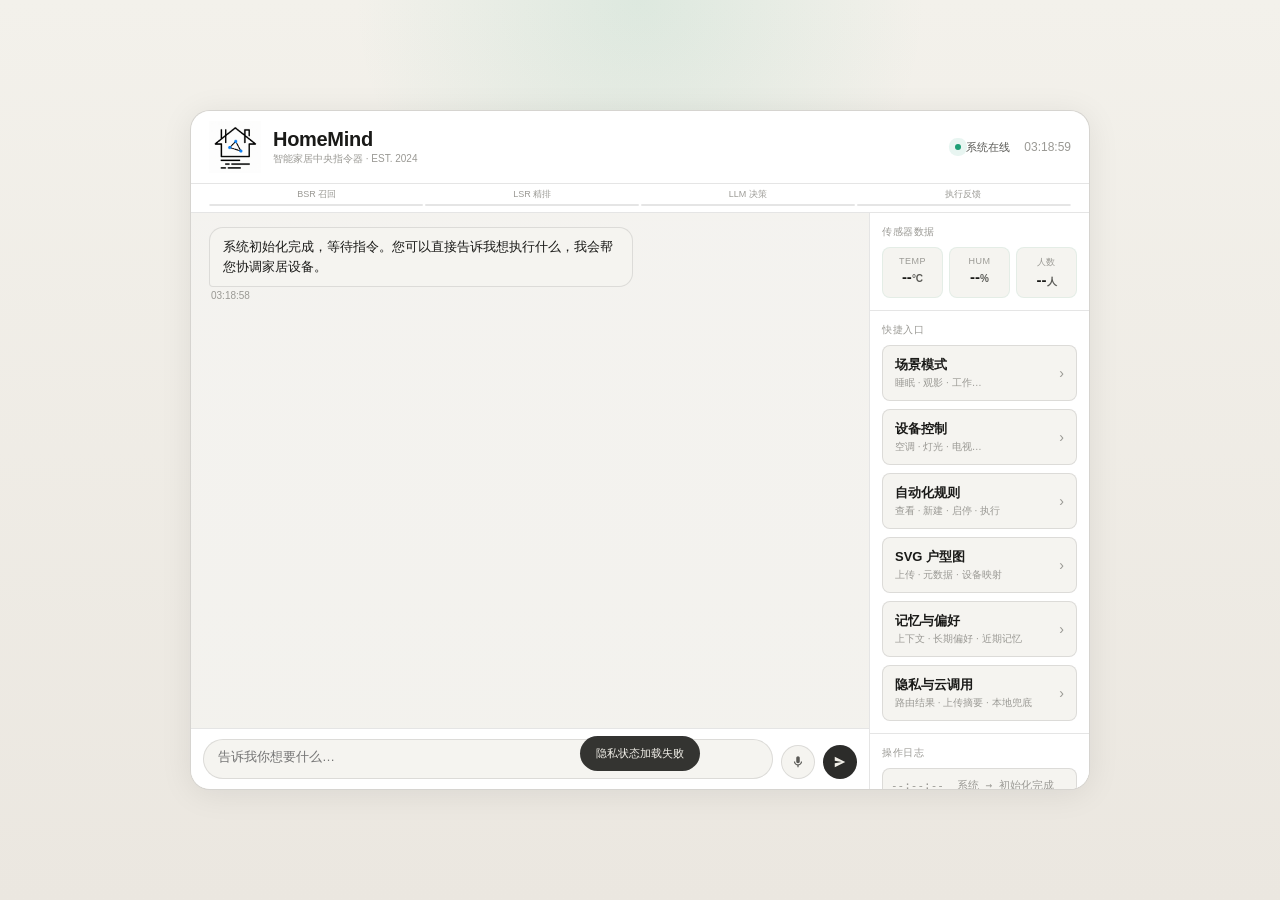
==== commit 4cb1680d: "docs: add table of contents for main documentation  Add the `main.toc` file to provide a structured " ====
--- a/web/client/index.html
+++ b/web/client/index.html
@@ -279,6 +279,37 @@
             border-color: rgba(29, 158, 117, 0.35);
         }
 
+        .inline-correction {
+            width: 100%;
+            display: grid;
+            grid-template-columns: 1fr auto auto;
+            gap: 6px;
+            margin-top: 8px;
+            align-items: center;
+        }
+
+        .inline-correction input {
+            min-width: 0;
+            height: 30px;
+            border: 0.5px solid var(--border-light);
+            border-radius: 6px;
+            padding: 0 8px;
+            font-size: 12px;
+            background: var(--bg-primary);
+            color: var(--text-primary);
+            outline: none;
+        }
+
+        .inline-correction input:focus {
+            border-color: rgba(29, 158, 117, 0.45);
+            box-shadow: 0 0 0 2px rgba(29, 158, 117, 0.10);
+        }
+
+        .inline-correction button {
+            border-radius: 6px;
+            padding: 5px 9px;
+        }
+
         .chat-input-wrap {
             border-top: 0.5px solid var(--border-light);
             padding: 10px 12px;
@@ -1012,7 +1043,7 @@
     </div>
 
     <script>
-        const scenes = [
+        let scenes = [
             { id: "sleep", name: "睡眠模式", desc: "关闭灯光、调节温度、安防布控" },
             { id: "entertainment", name: "观影模式", desc: "调暗灯光、启动电视、音响就绪" },
             { id: "work", name: "工作模式", desc: "明亮环境、关闭娱乐设备" },
@@ -1112,6 +1143,23 @@
             }).join("");
         }
 
+        function sceneConfigText(config) {
+            try {
+                return JSON.stringify(config || {}, null, 2);
+            } catch (e) {
+                return "{}";
+            }
+        }
+
+        function sceneSummary(config) {
+            const entries = Object.entries(config || {});
+            if (!entries.length) return "暂无动作";
+            return entries.map(([device, command]) => {
+                const action = command && command.action ? command.action : "-";
+                return `${device} ${action}`;
+            }).join(" · ");
+        }
+
         function buildFeedbackButtons(options = {}) {
             const target = options.feedbackTarget || {};
             const correctionPrompt = escapeHtml(options.correctionPrompt || "请输入你期望的正确理解");
@@ -1125,6 +1173,24 @@
             buttons.push(`<button onclick="sendInteractionFeedback('${target.message_id}', '${target.target_type}', 'reject')">Reject</button>`);
             return `<div class="voice-feedback">${buttons.join("")}</div>`;
         }
+
+        function buildFeedbackButtonsInline(options = {}) {
+            const target = options.feedbackTarget || {};
+            if (!target.message_id || !target.target_type) return "";
+            const messageId = escapeAttr(target.message_id || "");
+            const targetType = escapeAttr(target.target_type || "");
+            const correctionPrompt = escapeAttr(options.correctionPrompt || "\u8bf7\u8f93\u5165\u4f60\u671f\u671b\u7684\u6b63\u786e\u7406\u89e3");
+            const allowAccept = options.allowAccept !== false;
+            const buttons = [];
+            if (allowAccept) {
+                buttons.push(`<button onclick="sendInteractionFeedback('${messageId}', '${targetType}', 'accept')">Accept</button>`);
+            }
+            buttons.push(`<button onclick="openInlineCorrection(this, '${messageId}', '${targetType}', '${correctionPrompt}')">Change</button>`);
+            buttons.push(`<button onclick="sendInteractionFeedback('${messageId}', '${targetType}', 'reject')">Reject</button>`);
+            return `<div class="voice-feedback">${buttons.join("")}</div>`;
+        }
+
+        buildFeedbackButtons = buildFeedbackButtonsInline;
 
         function addMsg(role, html, tag, options = {}) {
             const el = document.createElement("div");
@@ -1201,8 +1267,12 @@
         }
 
         function getSceneName(id) {
-            const match = scenes.find((item) => item.id === id);
+            const match = scenes.find((item) => item.id === id || item.name === id);
             return match ? match.name : id;
+        }
+
+        function isSceneActive(scene) {
+            return currentScene === scene.id || currentScene === scene.name;
         }
 
         function updateContext(ctx) {
@@ -1313,6 +1383,85 @@
             }
         }
 
+        async function loadScenes(rerender = true) {
+            try {
+                const data = await apiGet("/api/scenes");
+                if (data.status !== "success") {
+                    showToast(data.error || "场景加载失败");
+                    return;
+                }
+                scenes = (data.items || []).map((scene) => ({
+                    id: scene.id || scene.name,
+                    name: scene.name,
+                    desc: sceneSummary(scene.config || {}),
+                    config: scene.config || {}
+                }));
+                if (rerender && currentModal === "scene") renderModal("scene");
+            } catch (e) {
+                showToast("场景加载失败");
+            }
+        }
+
+        function parseSceneConfigInput(inputRef) {
+            const input = typeof inputRef === "string" ? document.getElementById(inputRef) : inputRef;
+            if (!input) throw new Error("scene config input not found");
+            const raw = input.value.trim();
+            if (!raw) return {};
+            return JSON.parse(raw);
+        }
+
+        async function createSceneFromForm() {
+            const name = document.getElementById("new-scene-name").value.trim();
+            if (!name) {
+                showToast("请输入场景名称");
+                return;
+            }
+            try {
+                const config = parseSceneConfigInput("new-scene-config");
+                const data = await apiJson("/api/scenes", "POST", { name, config });
+                if (data.status !== "success") {
+                    showToast(data.error || "场景保存失败");
+                    return;
+                }
+                showToast("场景已保存");
+                await loadScenes();
+            } catch (e) {
+                showToast("场景配置 JSON 无效");
+            }
+        }
+
+        async function updateSceneFromCard(sceneName) {
+            try {
+                const input = Array.from(document.querySelectorAll("[data-scene-config]")).find((el) => el.dataset.sceneConfig === sceneName);
+                const config = parseSceneConfigInput(input);
+                const data = await apiJson(`/api/scenes/${encodeURIComponent(sceneName)}`, "PUT", { config });
+                if (data.status !== "success") {
+                    showToast(data.error || "场景更新失败");
+                    return;
+                }
+                showToast("场景已更新");
+                await loadScenes();
+            } catch (e) {
+                showToast("场景配置 JSON 无效");
+            }
+        }
+
+        async function deleteSceneFromCard(sceneName) {
+            if (!sceneName || !confirm("删除这个场景？")) return;
+            try {
+                const response = await fetch(`/api/scenes/${encodeURIComponent(sceneName)}`, { method: "DELETE" });
+                const data = await response.json();
+                if (!response.ok || data.status !== "success") {
+                    showToast(data.error || "场景删除失败");
+                    return;
+                }
+                showToast("场景已删除");
+                await loadScenes();
+            } catch (e) {
+                showToast("场景删除失败");
+            }
+        }
+
         async function sendQuery(query) {
             if (socket && socket.connected) {
                 socket.emit("user_input", { text: query });
@@ -1373,9 +1522,10 @@
         function openModal(type) {
             currentModal = type;
             const modal = document.querySelector(".modal");
-            modal.classList.toggle("wide", ["device", "rules", "memory", "privacy", "floorplan"].includes(type));
+            modal.classList.toggle("wide", ["scene", "device", "rules", "memory", "privacy", "floorplan"].includes(type));
             renderModal(type);
             document.getElementById("overlay").classList.add("open");
+            if (type === "scene") loadScenes();
             if (type === "rules") loadRules();
             if (type === "rules") loadSchedulerStatus();
             if (type === "device") loadDevices();
@@ -1389,22 +1539,66 @@
             const body = document.getElementById("modalBody");
             if (type === "scene") {
                 title.textContent = "场景模式";
-                body.innerHTML = `<div class="card-grid">${
-                    scenes.map((scene) => `
-                        <div class="scene-card ${currentScene === scene.id ? "active" : ""}" data-scene-id="${scene.id}">
-                            <div class="scene-card-name">${scene.name}</div>
-                            <div class="scene-card-desc">${scene.desc}</div>
-                        </div>
-                    `).join("")
-                }</div>`;
+                body.innerHTML = `
+                    <div class="summary-card">
+                        <div class="summary-head">
+                            <div>
+                                <div class="summary-title">新增场景</div>
+                                <div class="summary-meta">场景配置以设备名为键，动作对象包含 action 和 params；切换场景时仍会经过 SVG 设备表校验。</div>
+                            </div>
+                            <button class="mini-btn" id="refresh-scenes-btn">刷新</button>
+                        </div>
+                        <div class="form-grid">
+                            <div class="field full">
+                                <label>场景名称</label>
+                                <input id="new-scene-name" placeholder="阅读模式">
+                            </div>
+                            <div class="field full">
+                                <label>场景配置 JSON</label>
+                                <textarea id="new-scene-config" rows="5" placeholder='{"灯光":{"action":"adjust","params":{"brightness":60}},"音响":{"action":"on","params":{"volume":20}}}'></textarea>
+                            </div>
+                            <div class="field full">
+                                <button class="mini-btn" id="create-scene-btn">保存场景</button>
+                            </div>
+                        </div>
+                    </div>
+                    <div class="card-grid" style="margin-top: 10px;">${
+                        scenes.map((scene) => `
+                            <div class="scene-card ${isSceneActive(scene) ? "active" : ""}" data-scene-id="${escapeAttr(scene.id)}">
+                                <div class="scene-card-name">${escapeHtml(scene.name)}</div>
+                                <div class="scene-card-desc">${escapeHtml(scene.desc || sceneSummary(scene.config || {}))}</div>
+                                <div class="field full" style="margin-top: 8px;">
+                                    <label>配置 JSON</label>
+                                    <textarea data-scene-config="${escapeAttr(scene.name)}" rows="5">${escapeHtml(sceneConfigText(scene.config || {}))}</textarea>
+                                </div>
+                                <div class="mini-actions">
+                                    <button class="mini-btn" data-scene-switch="${escapeAttr(scene.id)}">切换</button>
+                                    <button class="mini-btn" data-scene-save="${escapeAttr(scene.name)}">保存</button>
+                                    <button class="mini-btn" data-scene-delete="${escapeAttr(scene.name)}">删除</button>
+                                </div>
+                            </div>
+                        `).join("")
+                    }</div>`;
+                document.getElementById("refresh-scenes-btn").onclick = loadScenes;
+                document.getElementById("create-scene-btn").onclick = createSceneFromForm;
                 body.querySelectorAll(".scene-card").forEach((card) => {
-                    card.addEventListener("click", () => {
-                        const sceneId = card.dataset.sceneId;
-                        switchScene(sceneId);
-                        closeOverlay();
+                    card.addEventListener("click", (event) => {
+                        if (event.target.closest("textarea") || event.target.closest("button")) return;
+                        switchScene(card.dataset.sceneId);
                     });
                 });
-            } else if (type === "device") {
+                body.querySelectorAll("[data-scene-switch]").forEach((btn) => {
+                    btn.onclick = () => switchScene(btn.dataset.sceneSwitch);
+                });
+                body.querySelectorAll("[data-scene-save]").forEach((btn) => {
+                    btn.onclick = () => updateSceneFromCard(btn.dataset.sceneSave);
+                });
+                body.querySelectorAll("[data-scene-delete]").forEach((btn) => {
+                    btn.onclick = () => deleteSceneFromCard(btn.dataset.sceneDelete);
+                });
+                return;
+            }
+            if (type === "device") {
                 title.textContent = "设备控制";
                 body.innerHTML = `
                     <div class="summary-card">
@@ -1608,10 +1802,10 @@
                     </div>
                     <div class="summary-card" style="margin-top: 10px;">
                         <div class="summary-title">设备映射</div>
-                        <div class="summary-meta">格式支持 [["light.bedroom","bedroom","light"]] 或 {"devices":[{"entity_id":"light.bedroom","area":"bedroom","type":"light"}]}。</div>
+                        <div class="summary-meta">格式支持 [["light.bedroom","bedroom","light","卧室灯","主卧"]] 或 {"areaNames":{"bedroom":"主卧"},"devices":[{"entity_id":"light.bedroom","area":"bedroom","type":"light","name":"卧室灯","areaName":"主卧"}]}。</div>
                         <div class="form-grid">
                             <div class="field full">
-                                <textarea id="device-mapping-json" rows="5" placeholder='[["light.living_room","living_room","light"]]'></textarea>
+                                <textarea id="device-mapping-json" rows="5" placeholder='{"areaNames":{"living_room":"客厅"},"devices":[{"entity_id":"light.living_room","area":"living_room","type":"light","name":"客厅灯","areaName":"客厅"}]}'></textarea>
                             </div>
                             <div class="field full">
                                 <button class="mini-btn" id="save-device-mapping-btn" ${selected ? "" : "disabled"}>保存设备映射</button>
@@ -1733,7 +1927,34 @@
             }
         }
 
+        async function switchSceneThroughApi(scene) {
+            try {
+                const data = await apiJson(`/api/scenes/${encodeURIComponent(scene)}/switch`, "POST", {});
+                if (data.status !== "success") {
+                    showToast(data.error || "\u573a\u666f\u5207\u6362\u5931\u8d25");
+                    return;
+                }
+                currentScene = data.scene || scene;
+                updateDevices(data.devices || {});
+                renderAgentMessage({
+                    status: "success",
+                    response_type: "execution_result",
+                    action: "scene_switch",
+                    response: data.result || `\u5df2\u5207\u6362\u5230${getSceneName(scene)}`
+                }, "\u6267\u884c\u5b8c\u6210");
+                addLog("\u573a\u666f", getSceneName(currentScene));
+                if (currentModal === "scene") renderModal("scene");
+                loadStatus();
+                loadMemorySummary();
+                loadPrivacyStatus();
+            } catch (e) {
+                showToast("\u573a\u666f\u5207\u6362\u5931\u8d25");
+            }
+        }
+
         function switchScene(scene) {
+            switchSceneThroughApi(scene);
+            return;
             socket.emit("message", { type: "scene_switch", data: { scene } });
             currentScene = scene;
             addLog("场景", getSceneName(scene));
@@ -1869,6 +2090,7 @@
         async function selectFloorPlan(planId) {
             const plan = floorPlanUploads.find((item) => item.id === planId);
             if (!plan) return;
+            await apiJson(`/api/floor-plans/${encodeURIComponent(plan.id)}/activate`, "POST", {});
             selectedFloorPlan = plan;
             await loadFloorPlanDevices(plan.id, false);
             if (currentModal === "floorplan") renderModal("floorplan");
@@ -2244,6 +2466,87 @@
                 showToast("反馈提交失败");
             }
         }
+
+        function openInlineCorrection(button, messageId, targetType, correctionPrompt = "") {
+            const container = button.closest(".voice-feedback");
+            if (!container) return;
+            container.querySelector(".inline-correction")?.remove();
+            const form = document.createElement("div");
+            form.className = "inline-correction";
+            form.innerHTML = `
+                <input type="text" placeholder="${escapeAttr(correctionPrompt || "\u8bf7\u8f93\u5165\u7ea0\u6b63\u540e\u7684\u7406\u89e3")}" aria-label="\u7ea0\u6b63\u540e\u7684\u7406\u89e3">
+                <button type="button">\u63d0\u4ea4</button>
+                <button type="button">\u53d6\u6d88</button>
+            `;
+            const input = form.querySelector("input");
+            const submit = form.querySelectorAll("button")[0];
+            const cancel = form.querySelectorAll("button")[1];
+            submit.addEventListener("click", () => submitInlineCorrection(form, messageId, targetType));
+            cancel.addEventListener("click", () => form.remove());
+            input.addEventListener("keydown", (event) => {
+                if (event.key === "Enter") submitInlineCorrection(form, messageId, targetType);
+                if (event.key === "Escape") form.remove();
+            });
+            container.appendChild(form);
+            input.focus();
+            document.getElementById("messages").scrollTop = document.getElementById("messages").scrollHeight;
+        }
+
+        function submitInlineCorrection(form, messageId, targetType) {
+            const input = form.querySelector("input");
+            const correction = (input?.value || "").trim();
+            if (!correction) {
+                showToast("\u8bf7\u8f93\u5165\u4fee\u6539\u5185\u5bb9");
+                input?.focus();
+                return;
+            }
+            sendInteractionFeedback(messageId, targetType, "change", correction);
+            form.remove();
+        }
+
+        async function sendInteractionFeedbackInline(messageId, targetType, feedbackType, correctionValue = "") {
+            const correction = feedbackType === "change" ? String(correctionValue || "").trim() : "";
+            if (feedbackType === "change" && !correction) {
+                showToast("\u8bf7\u8f93\u5165\u4fee\u6539\u5185\u5bb9");
+                return;
+            }
+            try {
+                const data = await apiJson("/api/interaction/feedback", "POST", {
+                    message_id: messageId,
+                    target_type: targetType,
+                    feedback_type: feedbackType,
+                    correction
+                });
+                if (data.status !== "success") {
+                    showToast(data.error || "\u53cd\u9988\u63d0\u4ea4\u5931\u8d25");
+                    return;
+                }
+                if (feedbackType === "change") {
+                    addMsg("user", correction);
+                    addLog("\u7528\u6237", correction);
+                }
+                if (data.response_type === "automation_proposal" && data.proposal) {
+                    addMsg("ai", data.message || data.proposal.summary, "\u5f85\u786e\u8ba4\u4efb\u52a1", {
+                        feedbackTarget: { message_id: data.proposal.message_id, target_type: "automation_proposal" },
+                        correctionPrompt: "\u8bf7\u8f93\u5165\u4fee\u6b63\u540e\u7684\u5b9a\u65f6\u4efb\u52a1\u63cf\u8ff0",
+                    });
+                } else if (data.response_type === "automation_created") {
+                    addMsg("ai", data.response || "\u5df2\u521b\u5efa\u5b9a\u65f6\u4efb\u52a1", "\u4efb\u52a1\u5df2\u521b\u5efa");
+                } else if (feedbackType === "change") {
+                    addMsg("ai", data.message || "\u4fee\u6539\u53cd\u9988\u5df2\u8bb0\u5f55\uff0c\u4f60\u53ef\u4ee5\u7ee7\u7eed\u8f93\u5165\u6216\u518d\u6b21\u4fee\u6539\u3002", "\u53cd\u9988\u5df2\u8bb0\u5f55");
+                    addLog("\u7cfb\u7edf", data.message || "\u4fee\u6539\u53cd\u9988\u5df2\u8bb0\u5f55");
+                } else if (feedbackType === "accept" || feedbackType === "reject") {
+                    addMsg("ai", data.message || "\u53cd\u9988\u5df2\u8bb0\u5f55", "\u53cd\u9988\u5df2\u8bb0\u5f55");
+                }
+                showToast(data.message || "\u53cd\u9988\u5df2\u8bb0\u5f55");
+                loadMemorySummary();
+                loadPrivacyStatus();
+            } catch (e) {
+                showToast("\u53cd\u9988\u63d0\u4ea4\u5931\u8d25");
+            }
+        }
+
+        sendInteractionFeedback = sendInteractionFeedbackInline;
 
         function handlePipelineUpdate(msg) {
             const { type, data } = msg;
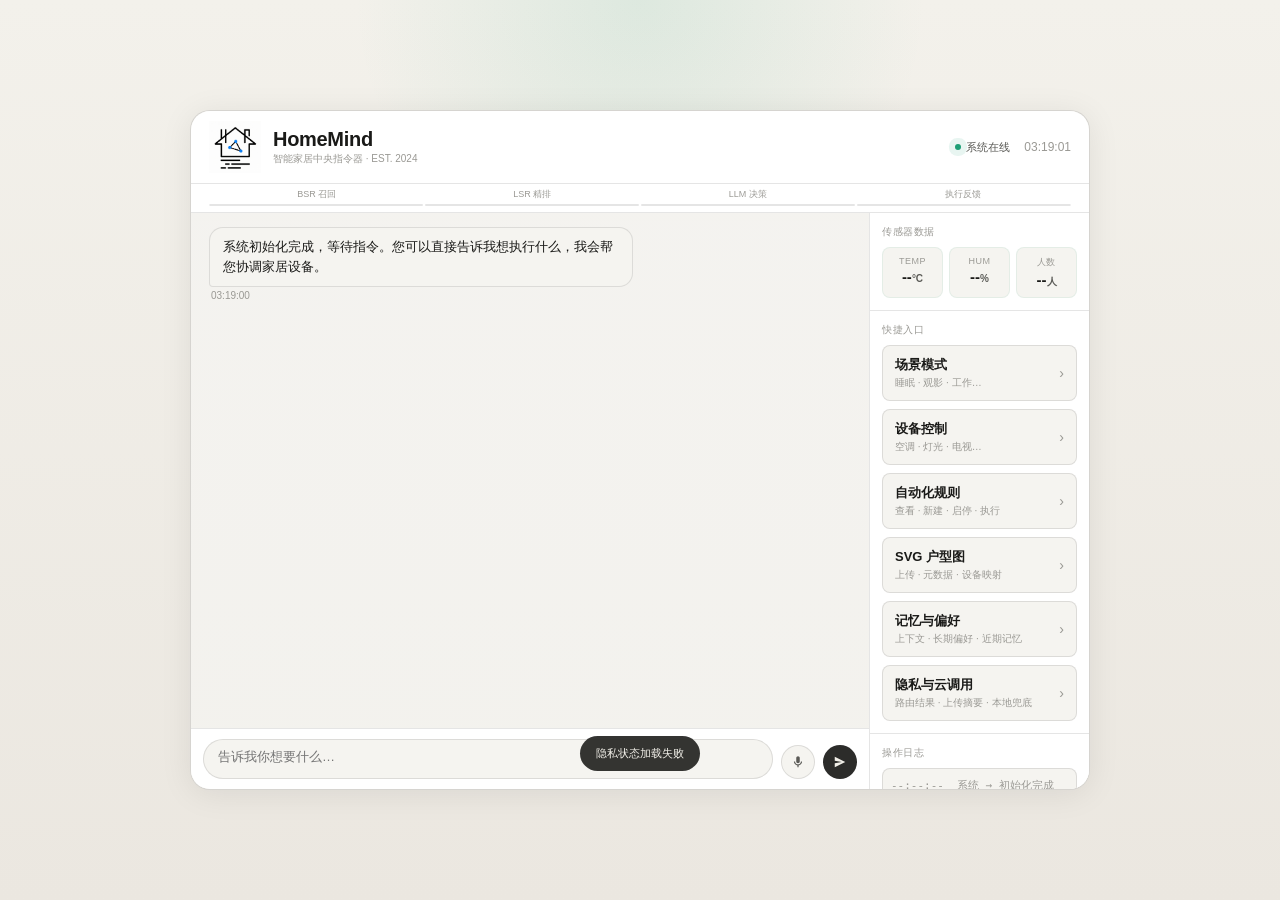
==== commit dc05d4a0: "feat: add support for holiday triggers and improve device management  - Integrated dotenv for enviro" ====
--- a/web/client/index.html
+++ b/web/client/index.html
@@ -791,7 +791,7 @@
 
         .device-inline-form {
             display: grid;
-            grid-template-columns: minmax(0, 1fr) 120px;
+            grid-template-columns: minmax(0, 1fr) 120px 110px 110px;
             gap: 6px;
             margin-top: 8px;
         }
@@ -825,6 +825,42 @@
             color: var(--text-tertiary);
             margin-top: 2px;
             word-break: break-word;
+        }
+
+        .device-meta {
+            font-size: 10px;
+            color: var(--text-secondary);
+            margin-top: 2px;
+        }
+
+        .scene-action-list {
+            display: flex;
+            flex-direction: column;
+            gap: 8px;
+            margin-top: 8px;
+        }
+
+        .scene-action-row {
+            display: grid;
+            grid-template-columns: minmax(0, 1.4fr) 110px 110px 90px auto;
+            gap: 6px;
+            align-items: center;
+        }
+
+        .scene-action-row select,
+        .scene-action-row input {
+            min-width: 0;
+            border: 0.5px solid var(--border-light);
+            border-radius: var(--radius-md);
+            background: var(--bg-primary);
+            color: var(--text-primary);
+            font-size: 11px;
+            padding: 7px 8px;
+            outline: none;
+        }
+
+        .advanced-json {
+            margin-top: 10px;
         }
 
         .toggle {
@@ -1073,6 +1109,28 @@
             { value: "cover", label: "窗户/窗帘" }
         ];
 
+        const areaOptions = [
+            { value: "", label: "未指定" },
+            { value: "living_room", label: "客厅" },
+            { value: "bedroom", label: "主卧" },
+            { value: "bedroom2", label: "次卧" },
+            { value: "study", label: "书房" },
+            { value: "kitchen", label: "厨房" },
+            { value: "bathroom1", label: "主卫" },
+            { value: "bathroom2", label: "次卫" },
+            { value: "dining_room", label: "餐厅" },
+            { value: "balcony", label: "阳台" },
+            { value: "entrance", label: "玄关" }
+        ];
+
+        const sceneActionOptions = [
+            { value: "on", label: "打开" },
+            { value: "off", label: "关闭" },
+            { value: "adjust", label: "调节" },
+            { value: "open", label: "打开窗/窗帘" },
+            { value: "close", label: "关闭窗/窗帘" }
+        ];
+
         const progressOrder = ["bsr", "lsr", "llm", "exec"];
         let socket = null;
         let devices = {};
@@ -1143,6 +1201,103 @@
             }).join("");
         }
 
+        function renderAreaOptions(selectedArea) {
+            return areaOptions.map((area) => {
+                const selected = area.value === selectedArea ? "selected" : "";
+                return `<option value="${escapeAttr(area.value)}" ${selected}>${area.label}</option>`;
+            }).join("");
+        }
+
+        function areaLabel(area, areaName = "") {
+            if (areaName) return areaName;
+            const match = areaOptions.find((item) => item.value === area);
+            return match ? match.label : (area || "未指定");
+        }
+
+        function deviceSceneLabel(device) {
+            const room = areaLabel(device.area || "", device.areaName || "");
+            return device.area || device.areaName ? `${room} · ${device.name}` : device.name;
+        }
+
+        function renderSceneDeviceOptions(selectedDevice = "") {
+            return deviceList.map((device) => {
+                const selected = device.name === selectedDevice ? "selected" : "";
+                return `<option value="${escapeAttr(device.name)}" ${selected}>${escapeHtml(deviceSceneLabel(device))}</option>`;
+            }).join("");
+        }
+
+        function renderSceneActionOptions(selectedAction = "off") {
+            return sceneActionOptions.map((action) => {
+                const selected = action.value === selectedAction ? "selected" : "";
+                return `<option value="${escapeAttr(action.value)}" ${selected}>${action.label}</option>`;
+            }).join("");
+        }
+
+        function renderSceneActionRow(action = {}) {
+            return `
+                <div class="scene-action-row">
+                    <select data-scene-action-device>${renderSceneDeviceOptions(action.device || "")}</select>
+                    <select data-scene-action-type>${renderSceneActionOptions(action.action || "off")}</select>
+                    <select data-scene-param-key>
+                        <option value="">无参数</option>
+                        <option value="brightness" ${action.paramKey === "brightness" ? "selected" : ""}>亮度</option>
+                        <option value="temperature" ${action.paramKey === "temperature" ? "selected" : ""}>温度</option>
+                        <option value="volume" ${action.paramKey === "volume" ? "selected" : ""}>音量</option>
+                    </select>
+                    <input data-scene-param-value type="number" placeholder="数值" value="${escapeAttr(action.paramValue || "")}">
+                    <button class="mini-btn" type="button" data-remove-scene-action>删除</button>
+                </div>
+            `;
+        }
+
+        function sceneConfigToActions(config = {}) {
+            return Object.entries(config || {}).map(([device, command]) => {
+                const params = command && command.params ? command.params : {};
+                const paramKey = Object.keys(params)[0] || "";
+                return {
+                    device,
+                    action: command && command.action ? command.action : "off",
+                    paramKey,
+                    paramValue: paramKey ? params[paramKey] : ""
+                };
+            });
+        }
+
+        function addSceneActionRow(action = {}) {
+            const list = document.getElementById("new-scene-actions");
+            if (!list) return;
+            list.insertAdjacentHTML("beforeend", renderSceneActionRow(action));
+            wireSceneActionRemoveButtons();
+        }
+
+        function wireSceneActionRemoveButtons() {
+            document.querySelectorAll("[data-remove-scene-action]").forEach((btn) => {
+                btn.onclick = () => {
+                    const row = btn.closest(".scene-action-row");
+                    if (row) row.remove();
+                };
+            });
+        }
+
+        function buildSceneConfigFromRows() {
+            const rows = Array.from(document.querySelectorAll("#new-scene-actions .scene-action-row"));
+            const config = {};
+            rows.forEach((row) => {
+                const device = row.querySelector("[data-scene-action-device]")?.value || "";
+                const action = row.querySelector("[data-scene-action-type]")?.value || "off";
+                const paramKey = row.querySelector("[data-scene-param-key]")?.value || "";
+                const paramValueRaw = row.querySelector("[data-scene-param-value]")?.value || "";
+                if (!device) return;
+                const params = {};
+                if (paramKey && paramValueRaw !== "") {
+                    const numberValue = Number(paramValueRaw);
+                    params[paramKey] = Number.isFinite(numberValue) ? numberValue : paramValueRaw;
+                }
+                config[device] = { action, params };
+            });
+            return config;
+        }
+
         function sceneConfigText(config) {
             try {
                 return JSON.stringify(config || {}, null, 2);
@@ -1308,12 +1463,15 @@
                 deviceList = (data.devices || []).map((device) => ({
                     id: device.id,
                     name: device.name,
-                    type: device.type || "switch"
+                    type: device.type || "switch",
+                    area: device.area || "",
+                    areaName: device.areaName || "",
+                    protocol: device.protocol || "simulated"
                 }));
                 (data.devices || []).forEach((device) => {
                     devices[device.id] = device.state || {};
                 });
-                if (rerender && currentModal === "device") renderModal("device");
+                if (rerender && (currentModal === "device" || currentModal === "scene")) renderModal(currentModal);
             } catch (e) {
                 showToast("设备加载失败");
             }
@@ -1323,7 +1481,10 @@
             const payload = {
                 id: document.getElementById("new-device-id").value.trim(),
                 name: document.getElementById("new-device-name").value.trim(),
-                type: document.getElementById("new-device-type").value
+                type: document.getElementById("new-device-type").value,
+                area: document.getElementById("new-device-area").value,
+                areaName: document.getElementById("new-device-area-name").value.trim(),
+                protocol: "simulated"
             };
             if (!payload.name) {
                 showToast("请输入设备名称");
@@ -1345,9 +1506,14 @@
         async function updateDeviceFromCard(deviceId) {
             const nameInput = Array.from(document.querySelectorAll("[data-device-name]")).find((el) => el.dataset.deviceName === deviceId);
             const typeInput = Array.from(document.querySelectorAll("[data-device-type]")).find((el) => el.dataset.deviceType === deviceId);
+            const areaInput = Array.from(document.querySelectorAll("[data-device-area]")).find((el) => el.dataset.deviceArea === deviceId);
+            const areaNameInput = Array.from(document.querySelectorAll("[data-device-area-name]")).find((el) => el.dataset.deviceAreaName === deviceId);
             const payload = {
                 name: nameInput ? nameInput.value.trim() : "",
-                type: typeInput ? typeInput.value : "switch"
+                type: typeInput ? typeInput.value : "switch",
+                area: areaInput ? areaInput.value : "",
+                areaName: areaNameInput ? areaNameInput.value.trim() : "",
+                protocol: "simulated"
             };
             if (!payload.name) {
                 showToast("请输入设备名称");
@@ -1417,8 +1583,15 @@
                 return;
             }
             try {
-                const config = parseSceneConfigInput("new-scene-config");
-                const data = await apiJson("/api/scenes", "POST", { name, config });
+                const config = buildSceneConfigFromRows();
+                const advanced = document.getElementById("new-scene-config");
+                const advancedRaw = advanced ? advanced.value.trim() : "";
+                const finalConfig = Object.keys(config).length ? config : (advancedRaw ? parseSceneConfigInput("new-scene-config") : {});
+                if (!Object.keys(finalConfig).length) {
+                    showToast("请至少添加一个场景动作");
+                    return;
+                }
+                const data = await apiJson("/api/scenes", "POST", { name, config: finalConfig });
                 if (data.status !== "success") {
                     showToast(data.error || "场景保存失败");
                     return;
@@ -1526,6 +1699,9 @@
             renderModal(type);
             document.getElementById("overlay").classList.add("open");
             if (type === "scene") loadScenes();
+            if (type === "scene") loadDevices(false).then(() => {
+                if (currentModal === "scene") renderModal("scene");
+            });
             if (type === "rules") loadRules();
             if (type === "rules") loadSchedulerStatus();
             if (type === "device") loadDevices();
@@ -1544,7 +1720,7 @@
                         <div class="summary-head">
                             <div>
                                 <div class="summary-title">新增场景</div>
-                                <div class="summary-meta">场景配置以设备名为键，动作对象包含 action 和 params；切换场景时仍会经过 SVG 设备表校验。</div>
+                                <div class="summary-meta">用动作行编排场景；保存时自动生成配置，切换场景时仍会经过 SVG 设备表校验。</div>
                             </div>
                             <button class="mini-btn" id="refresh-scenes-btn">刷新</button>
                         </div>
@@ -1554,8 +1730,15 @@
                                 <input id="new-scene-name" placeholder="阅读模式">
                             </div>
                             <div class="field full">
-                                <label>场景配置 JSON</label>
-                                <textarea id="new-scene-config" rows="5" placeholder='{"灯光":{"action":"adjust","params":{"brightness":60}},"音响":{"action":"on","params":{"volume":20}}}'></textarea>
+                                <label>动作编排</label>
+                                <div class="scene-action-list" id="new-scene-actions">
+                                    ${renderSceneActionRow({ action: "off" })}
+                                </div>
+                                <button class="mini-btn" type="button" id="add-scene-action-btn">添加动作</button>
+                            </div>
+                            <div class="field full advanced-json">
+                                <label>高级 JSON（无动作行时才使用）</label>
+                                <textarea id="new-scene-config" rows="4" placeholder='{"主卧灯":{"action":"off","params":{}},"次卧灯":{"action":"adjust","params":{"brightness":60}}}'></textarea>
                             </div>
                             <div class="field full">
                                 <button class="mini-btn" id="create-scene-btn">保存场景</button>
@@ -1581,6 +1764,8 @@
                     }</div>`;
                 document.getElementById("refresh-scenes-btn").onclick = loadScenes;
                 document.getElementById("create-scene-btn").onclick = createSceneFromForm;
+                document.getElementById("add-scene-action-btn").onclick = () => addSceneActionRow({ action: "off" });
+                wireSceneActionRemoveButtons();
                 body.querySelectorAll(".scene-card").forEach((card) => {
                     card.addEventListener("click", (event) => {
                         if (event.target.closest("textarea") || event.target.closest("button")) return;
@@ -1605,7 +1790,7 @@
                         <div class="summary-head">
                             <div>
                                 <div class="summary-title">新增设备</div>
-                                <div class="summary-meta">设备保存到后端注册表，开关控制使用同一份状态。</div>
+                                <div class="summary-meta">当前按模拟设备创建；必须标注空间，便于区分同类型设备。</div>
                             </div>
                             <button class="mini-btn" id="refresh-devices-btn">刷新</button>
                         </div>
@@ -1618,9 +1803,17 @@
                                 <label>类型</label>
                                 <select id="new-device-type">${renderDeviceTypeOptions("switch")}</select>
                             </div>
+                            <div class="field">
+                                <label>名称</label>
+                                <input id="new-device-name" placeholder="主卧灯">
+                            </div>
+                            <div class="field">
+                                <label>空间</label>
+                                <select id="new-device-area">${renderAreaOptions("living_room")}</select>
+                            </div>
                             <div class="field full">
-                                <label>名称</label>
-                                <input id="new-device-name" placeholder="客厅灯带">
+                                <label>空间显示名</label>
+                                <input id="new-device-area-name" placeholder="主卧 / 次卧 / 客厅">
                             </div>
                             <div class="field full">
                                 <button class="mini-btn" id="create-device-btn">保存设备</button>
@@ -1635,10 +1828,13 @@
                                     <div class="device-main">
                                         <div class="device-name">${escapeHtml(device.name)}</div>
                                         <div class="device-status">${buildDeviceStatus(device.id, state)}</div>
+                                        <div class="device-meta">模拟设备 · ${escapeHtml(areaLabel(device.area || "", device.areaName || ""))}</div>
                                         <div class="device-id">${escapeHtml(device.id)}</div>
                                         <div class="device-inline-form">
                                             <input data-device-name="${escapeAttr(device.id)}" value="${escapeAttr(device.name)}">
                                             <select data-device-type="${escapeAttr(device.id)}">${renderDeviceTypeOptions(device.type || "switch")}</select>
+                                            <select data-device-area="${escapeAttr(device.id)}">${renderAreaOptions(device.area || "")}</select>
+                                            <input data-device-area-name="${escapeAttr(device.id)}" value="${escapeAttr(device.areaName || "")}" placeholder="空间名">
                                         </div>
                                     </div>
                                     <div class="device-actions">
@@ -2532,6 +2728,8 @@
                     });
                 } else if (data.response_type === "automation_created") {
                     addMsg("ai", data.response || "\u5df2\u521b\u5efa\u5b9a\u65f6\u4efb\u52a1", "\u4efb\u52a1\u5df2\u521b\u5efa");
+                } else if (data.response_type === "execution_result") {
+                    renderAgentMessage(data, "\u6267\u884c\u5b8c\u6210");
                 } else if (feedbackType === "change") {
                     addMsg("ai", data.message || "\u4fee\u6539\u53cd\u9988\u5df2\u8bb0\u5f55\uff0c\u4f60\u53ef\u4ee5\u7ee7\u7eed\u8f93\u5165\u6216\u518d\u6b21\u4fee\u6539\u3002", "\u53cd\u9988\u5df2\u8bb0\u5f55");
                     addLog("\u7cfb\u7edf", data.message || "\u4fee\u6539\u53cd\u9988\u5df2\u8bb0\u5f55");
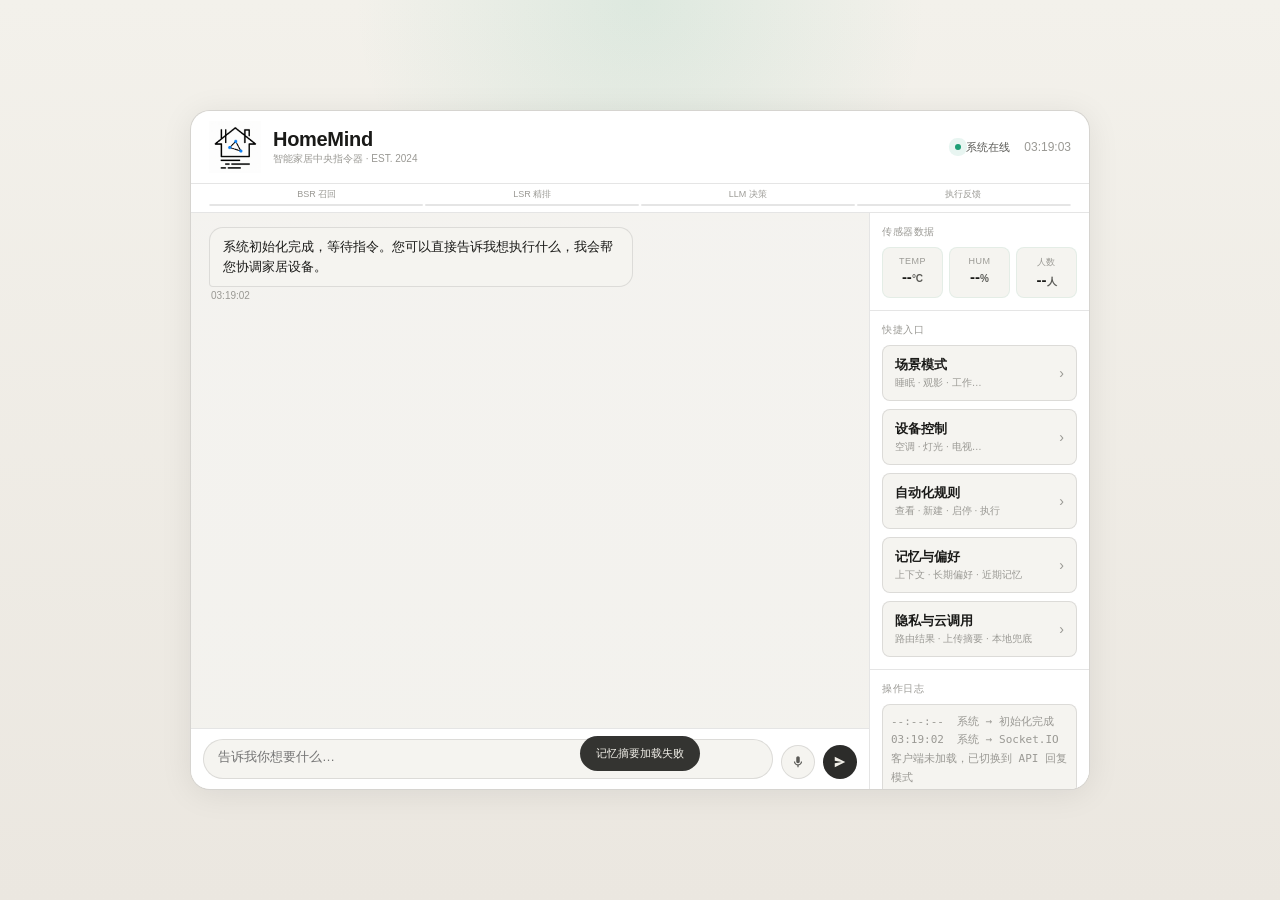
==== commit 752756a0: "上下文修复" ====
--- a/web/client/index.html
+++ b/web/client/index.html
@@ -279,37 +279,6 @@
             border-color: rgba(29, 158, 117, 0.35);
         }
 
-        .inline-correction {
-            width: 100%;
-            display: grid;
-            grid-template-columns: 1fr auto auto;
-            gap: 6px;
-            margin-top: 8px;
-            align-items: center;
-        }
-
-        .inline-correction input {
-            min-width: 0;
-            height: 30px;
-            border: 0.5px solid var(--border-light);
-            border-radius: 6px;
-            padding: 0 8px;
-            font-size: 12px;
-            background: var(--bg-primary);
-            color: var(--text-primary);
-            outline: none;
-        }
-
-        .inline-correction input:focus {
-            border-color: rgba(29, 158, 117, 0.45);
-            box-shadow: 0 0 0 2px rgba(29, 158, 117, 0.10);
-        }
-
-        .inline-correction button {
-            border-radius: 6px;
-            padding: 5px 9px;
-        }
-
         .chat-input-wrap {
             border-top: 0.5px solid var(--border-light);
             padding: 10px 12px;
@@ -673,8 +642,7 @@
         }
 
         .field input,
-        .field select,
-        .field textarea {
+        .field select {
             border: 0.5px solid var(--border-light);
             border-radius: var(--radius-md);
             background: var(--bg-primary);
@@ -685,56 +653,8 @@
         }
 
         .field input:focus,
-        .field select:focus,
-        .field textarea:focus {
+        .field select:focus {
             border-color: var(--border-mid);
-        }
-
-        .floorplan-preview {
-            position: relative;
-            min-height: 220px;
-            border: 0.5px solid var(--border-light);
-            border-radius: var(--radius-md);
-            overflow: hidden;
-            background: var(--bg-primary);
-            display: flex;
-            align-items: center;
-            justify-content: center;
-            margin-top: 10px;
-        }
-
-        .floorplan-preview img {
-            width: 100%;
-            height: auto;
-            display: block;
-        }
-
-        .device-marker {
-            position: absolute;
-            transform: translate(-50%, -50%);
-            min-width: 18px;
-            height: 18px;
-            border-radius: 999px;
-            padding: 0 5px;
-            background: #0F6E56;
-            color: #fff;
-            font-size: 10px;
-            line-height: 18px;
-            text-align: center;
-            box-shadow: 0 2px 8px rgba(0, 0, 0, 0.18);
-            white-space: nowrap;
-        }
-
-        .device-marker-label {
-            position: absolute;
-            transform: translate(-50%, 8px);
-            background: rgba(255, 255, 255, 0.92);
-            border: 0.5px solid var(--border-light);
-            border-radius: 999px;
-            padding: 2px 6px;
-            color: var(--text-primary);
-            font-size: 10px;
-            white-space: nowrap;
         }
 
         .empty-hint {
@@ -777,37 +697,6 @@
             background: var(--bg-primary);
         }
 
-        .device-main {
-            min-width: 0;
-            flex: 1;
-        }
-
-        .device-actions {
-            display: flex;
-            align-items: center;
-            gap: 6px;
-            flex-shrink: 0;
-        }
-
-        .device-inline-form {
-            display: grid;
-            grid-template-columns: minmax(0, 1fr) 120px 110px 110px;
-            gap: 6px;
-            margin-top: 8px;
-        }
-
-        .device-inline-form input,
-        .device-inline-form select {
-            min-width: 0;
-            border: 0.5px solid var(--border-light);
-            border-radius: var(--radius-md);
-            background: var(--bg-secondary);
-            color: var(--text-primary);
-            font-size: 11px;
-            padding: 6px 8px;
-            outline: none;
-        }
-
         .device-name {
             font-size: 12px;
             color: var(--text-primary);
@@ -818,49 +707,6 @@
             font-size: 10px;
             color: var(--text-tertiary);
             margin-top: 2px;
-        }
-
-        .device-id {
-            font-size: 10px;
-            color: var(--text-tertiary);
-            margin-top: 2px;
-            word-break: break-word;
-        }
-
-        .device-meta {
-            font-size: 10px;
-            color: var(--text-secondary);
-            margin-top: 2px;
-        }
-
-        .scene-action-list {
-            display: flex;
-            flex-direction: column;
-            gap: 8px;
-            margin-top: 8px;
-        }
-
-        .scene-action-row {
-            display: grid;
-            grid-template-columns: minmax(0, 1.4fr) 110px 110px 90px auto;
-            gap: 6px;
-            align-items: center;
-        }
-
-        .scene-action-row select,
-        .scene-action-row input {
-            min-width: 0;
-            border: 0.5px solid var(--border-light);
-            border-radius: var(--radius-md);
-            background: var(--bg-primary);
-            color: var(--text-primary);
-            font-size: 11px;
-            padding: 7px 8px;
-            outline: none;
-        }
-
-        .advanced-json {
-            margin-top: 10px;
         }
 
         .toggle {
@@ -1033,13 +879,6 @@
                         </div>
                         <span class="entry-card-arrow">›</span>
                     </button>
-                    <button class="entry-card" onclick="openModal('floorplan')">
-                        <div>
-                            <div class="entry-card-title">SVG 户型图</div>
-                            <div class="entry-card-sub">上传 · 元数据 · 设备映射</div>
-                        </div>
-                        <span class="entry-card-arrow">›</span>
-                    </button>
                     <button class="entry-card" onclick="openModal('memory')">
                         <div>
                             <div class="entry-card-title">记忆与偏好</div>
@@ -1079,7 +918,7 @@
     </div>
 
     <script>
-        let scenes = [
+        const scenes = [
             { id: "sleep", name: "睡眠模式", desc: "关闭灯光、调节温度、安防布控" },
             { id: "entertainment", name: "观影模式", desc: "调暗灯光、启动电视、音响就绪" },
             { id: "work", name: "工作模式", desc: "明亮环境、关闭娱乐设备" },
@@ -1088,7 +927,7 @@
             { id: "evening", name: "晚归模式", desc: "门廊亮起、室温预调、氛围灯光" }
         ];
 
-        let deviceList = [
+        const deviceList = [
             { id: "air_conditioner", name: "空调" },
             { id: "light", name: "灯光" },
             { id: "tv", name: "电视" },
@@ -1096,39 +935,6 @@
             { id: "fan", name: "风扇" },
             { id: "speaker", name: "音响" },
             { id: "window", name: "窗户" }
-        ];
-
-        const deviceTypes = [
-            { value: "switch", label: "开关" },
-            { value: "light", label: "灯光" },
-            { value: "climate", label: "空调" },
-            { value: "fan", label: "风扇" },
-            { value: "media_player", label: "媒体" },
-            { value: "speaker", label: "音响" },
-            { value: "water_heater", label: "热水器" },
-            { value: "cover", label: "窗户/窗帘" }
-        ];
-
-        const areaOptions = [
-            { value: "", label: "未指定" },
-            { value: "living_room", label: "客厅" },
-            { value: "bedroom", label: "主卧" },
-            { value: "bedroom2", label: "次卧" },
-            { value: "study", label: "书房" },
-            { value: "kitchen", label: "厨房" },
-            { value: "bathroom1", label: "主卫" },
-            { value: "bathroom2", label: "次卫" },
-            { value: "dining_room", label: "餐厅" },
-            { value: "balcony", label: "阳台" },
-            { value: "entrance", label: "玄关" }
-        ];
-
-        const sceneActionOptions = [
-            { value: "on", label: "打开" },
-            { value: "off", label: "关闭" },
-            { value: "adjust", label: "调节" },
-            { value: "open", label: "打开窗/窗帘" },
-            { value: "close", label: "关闭窗/窗帘" }
         ];
 
         const progressOrder = ["bsr", "lsr", "llm", "exec"];
@@ -1147,9 +953,6 @@
         let memorySnapshot = null;
         let privacySnapshot = null;
         let schedulerSnapshot = null;
-        let floorPlanUploads = [];
-        let selectedFloorPlan = null;
-        let floorPlanDevices = [];
 
         async function apiGet(url) {
             const response = await fetch(url);
@@ -1188,131 +991,6 @@
                 .replace(/</g, "&lt;")
                 .replace(/>/g, "&gt;")
                 .replace(/\n/g, "<br>");
-        }
-
-        function escapeAttr(text) {
-            return escapeHtml(text).replace(/"/g, "&quot;").replace(/'/g, "&#39;");
-        }
-
-        function renderDeviceTypeOptions(selectedType) {
-            return deviceTypes.map((type) => {
-                const selected = type.value === selectedType ? "selected" : "";
-                return `<option value="${escapeAttr(type.value)}" ${selected}>${type.label}</option>`;
-            }).join("");
-        }
-
-        function renderAreaOptions(selectedArea) {
-            return areaOptions.map((area) => {
-                const selected = area.value === selectedArea ? "selected" : "";
-                return `<option value="${escapeAttr(area.value)}" ${selected}>${area.label}</option>`;
-            }).join("");
-        }
-
-        function areaLabel(area, areaName = "") {
-            if (areaName) return areaName;
-            const match = areaOptions.find((item) => item.value === area);
-            return match ? match.label : (area || "未指定");
-        }
-
-        function deviceSceneLabel(device) {
-            const room = areaLabel(device.area || "", device.areaName || "");
-            return device.area || device.areaName ? `${room} · ${device.name}` : device.name;
-        }
-
-        function renderSceneDeviceOptions(selectedDevice = "") {
-            return deviceList.map((device) => {
-                const selected = device.name === selectedDevice ? "selected" : "";
-                return `<option value="${escapeAttr(device.name)}" ${selected}>${escapeHtml(deviceSceneLabel(device))}</option>`;
-            }).join("");
-        }
-
-        function renderSceneActionOptions(selectedAction = "off") {
-            return sceneActionOptions.map((action) => {
-                const selected = action.value === selectedAction ? "selected" : "";
-                return `<option value="${escapeAttr(action.value)}" ${selected}>${action.label}</option>`;
-            }).join("");
-        }
-
-        function renderSceneActionRow(action = {}) {
-            return `
-                <div class="scene-action-row">
-                    <select data-scene-action-device>${renderSceneDeviceOptions(action.device || "")}</select>
-                    <select data-scene-action-type>${renderSceneActionOptions(action.action || "off")}</select>
-                    <select data-scene-param-key>
-                        <option value="">无参数</option>
-                        <option value="brightness" ${action.paramKey === "brightness" ? "selected" : ""}>亮度</option>
-                        <option value="temperature" ${action.paramKey === "temperature" ? "selected" : ""}>温度</option>
-                        <option value="volume" ${action.paramKey === "volume" ? "selected" : ""}>音量</option>
-                    </select>
-                    <input data-scene-param-value type="number" placeholder="数值" value="${escapeAttr(action.paramValue || "")}">
-                    <button class="mini-btn" type="button" data-remove-scene-action>删除</button>
-                </div>
-            `;
-        }
-
-        function sceneConfigToActions(config = {}) {
-            return Object.entries(config || {}).map(([device, command]) => {
-                const params = command && command.params ? command.params : {};
-                const paramKey = Object.keys(params)[0] || "";
-                return {
-                    device,
-                    action: command && command.action ? command.action : "off",
-                    paramKey,
-                    paramValue: paramKey ? params[paramKey] : ""
-                };
-            });
-        }
-
-        function addSceneActionRow(action = {}) {
-            const list = document.getElementById("new-scene-actions");
-            if (!list) return;
-            list.insertAdjacentHTML("beforeend", renderSceneActionRow(action));
-            wireSceneActionRemoveButtons();
-        }
-
-        function wireSceneActionRemoveButtons() {
-            document.querySelectorAll("[data-remove-scene-action]").forEach((btn) => {
-                btn.onclick = () => {
-                    const row = btn.closest(".scene-action-row");
-                    if (row) row.remove();
-                };
-            });
-        }
-
-        function buildSceneConfigFromRows() {
-            const rows = Array.from(document.querySelectorAll("#new-scene-actions .scene-action-row"));
-            const config = {};
-            rows.forEach((row) => {
-                const device = row.querySelector("[data-scene-action-device]")?.value || "";
-                const action = row.querySelector("[data-scene-action-type]")?.value || "off";
-                const paramKey = row.querySelector("[data-scene-param-key]")?.value || "";
-                const paramValueRaw = row.querySelector("[data-scene-param-value]")?.value || "";
-                if (!device) return;
-                const params = {};
-                if (paramKey && paramValueRaw !== "") {
-                    const numberValue = Number(paramValueRaw);
-                    params[paramKey] = Number.isFinite(numberValue) ? numberValue : paramValueRaw;
-                }
-                config[device] = { action, params };
-            });
-            return config;
-        }
-
-        function sceneConfigText(config) {
-            try {
-                return JSON.stringify(config || {}, null, 2);
-            } catch (e) {
-                return "{}";
-            }
-        }
-
-        function sceneSummary(config) {
-            const entries = Object.entries(config || {});
-            if (!entries.length) return "暂无动作";
-            return entries.map(([device, command]) => {
-                const action = command && command.action ? command.action : "-";
-                return `${device} ${action}`;
-            }).join(" · ");
         }
 
         function buildFeedbackButtons(options = {}) {
@@ -1328,24 +1006,6 @@
             buttons.push(`<button onclick="sendInteractionFeedback('${target.message_id}', '${target.target_type}', 'reject')">Reject</button>`);
             return `<div class="voice-feedback">${buttons.join("")}</div>`;
         }
-
-        function buildFeedbackButtonsInline(options = {}) {
-            const target = options.feedbackTarget || {};
-            if (!target.message_id || !target.target_type) return "";
-            const messageId = escapeAttr(target.message_id || "");
-            const targetType = escapeAttr(target.target_type || "");
-            const correctionPrompt = escapeAttr(options.correctionPrompt || "\u8bf7\u8f93\u5165\u4f60\u671f\u671b\u7684\u6b63\u786e\u7406\u89e3");
-            const allowAccept = options.allowAccept !== false;
-            const buttons = [];
-            if (allowAccept) {
-                buttons.push(`<button onclick="sendInteractionFeedback('${messageId}', '${targetType}', 'accept')">Accept</button>`);
-            }
-            buttons.push(`<button onclick="openInlineCorrection(this, '${messageId}', '${targetType}', '${correctionPrompt}')">Change</button>`);
-            buttons.push(`<button onclick="sendInteractionFeedback('${messageId}', '${targetType}', 'reject')">Reject</button>`);
-            return `<div class="voice-feedback">${buttons.join("")}</div>`;
-        }
-
-        buildFeedbackButtons = buildFeedbackButtonsInline;
 
         function addMsg(role, html, tag, options = {}) {
             const el = document.createElement("div");
@@ -1422,12 +1082,8 @@
         }
 
         function getSceneName(id) {
-            const match = scenes.find((item) => item.id === id || item.name === id);
+            const match = scenes.find((item) => item.id === id);
             return match ? match.name : id;
-        }
-
-        function isSceneActive(scene) {
-            return currentScene === scene.id || currentScene === scene.name;
         }
 
         function updateContext(ctx) {
@@ -1451,188 +1107,6 @@
 
         function updateDevices(states) {
             Object.entries(states || {}).forEach(([id, state]) => updateDeviceState(id, state));
-        }
-
-        async function loadDevices(rerender = true) {
-            try {
-                const data = await apiGet("/api/devices");
-                if (data.status !== "success") {
-                    showToast(data.error || "设备加载失败");
-                    return;
-                }
-                deviceList = (data.devices || []).map((device) => ({
-                    id: device.id,
-                    name: device.name,
-                    type: device.type || "switch",
-                    area: device.area || "",
-                    areaName: device.areaName || "",
-                    protocol: device.protocol || "simulated"
-                }));
-                (data.devices || []).forEach((device) => {
-                    devices[device.id] = device.state || {};
-                });
-                if (rerender && (currentModal === "device" || currentModal === "scene")) renderModal(currentModal);
-            } catch (e) {
-                showToast("设备加载失败");
-            }
-        }
-
-        async function createDeviceFromForm() {
-            const payload = {
-                id: document.getElementById("new-device-id").value.trim(),
-                name: document.getElementById("new-device-name").value.trim(),
-                type: document.getElementById("new-device-type").value,
-                area: document.getElementById("new-device-area").value,
-                areaName: document.getElementById("new-device-area-name").value.trim(),
-                protocol: "simulated"
-            };
-            if (!payload.name) {
-                showToast("请输入设备名称");
-                return;
-            }
-            try {
-                const data = await apiJson("/api/devices", "POST", payload);
-                if (data.status !== "success") {
-                    showToast(data.error || "设备保存失败");
-                    return;
-                }
-                showToast("设备已保存");
-                await loadDevices();
-            } catch (e) {
-                showToast("设备保存失败");
-            }
-        }
-
-        async function updateDeviceFromCard(deviceId) {
-            const nameInput = Array.from(document.querySelectorAll("[data-device-name]")).find((el) => el.dataset.deviceName === deviceId);
-            const typeInput = Array.from(document.querySelectorAll("[data-device-type]")).find((el) => el.dataset.deviceType === deviceId);
-            const areaInput = Array.from(document.querySelectorAll("[data-device-area]")).find((el) => el.dataset.deviceArea === deviceId);
-            const areaNameInput = Array.from(document.querySelectorAll("[data-device-area-name]")).find((el) => el.dataset.deviceAreaName === deviceId);
-            const payload = {
-                name: nameInput ? nameInput.value.trim() : "",
-                type: typeInput ? typeInput.value : "switch",
-                area: areaInput ? areaInput.value : "",
-                areaName: areaNameInput ? areaNameInput.value.trim() : "",
-                protocol: "simulated"
-            };
-            if (!payload.name) {
-                showToast("请输入设备名称");
-                return;
-            }
-            try {
-                const data = await apiJson(`/api/devices/${encodeURIComponent(deviceId)}`, "PUT", payload);
-                if (data.status !== "success") {
-                    showToast(data.error || "设备更新失败");
-                    return;
-                }
-                showToast("设备已更新");
-                await loadDevices();
-            } catch (e) {
-                showToast("设备更新失败");
-            }
-        }
-
-        async function deleteDeviceFromCard(deviceId) {
-            if (!deviceId || !confirm("删除这个设备？")) return;
-            try {
-                const response = await fetch(`/api/devices/${encodeURIComponent(deviceId)}`, { method: "DELETE" });
-                const data = await response.json();
-                if (!response.ok || data.status !== "success") {
-                    showToast(data.error || "设备删除失败");
-                    return;
-                }
-                delete devices[deviceId];
-                showToast("设备已删除");
-                await loadDevices();
-            } catch (e) {
-                showToast("设备删除失败");
-            }
-        }
-
-        async function loadScenes(rerender = true) {
-            try {
-                const data = await apiGet("/api/scenes");
-                if (data.status !== "success") {
-                    showToast(data.error || "场景加载失败");
-                    return;
-                }
-                scenes = (data.items || []).map((scene) => ({
-                    id: scene.id || scene.name,
-                    name: scene.name,
-                    desc: sceneSummary(scene.config || {}),
-                    config: scene.config || {}
-                }));
-                if (rerender && currentModal === "scene") renderModal("scene");
-            } catch (e) {
-                showToast("场景加载失败");
-            }
-        }
-
-        function parseSceneConfigInput(inputRef) {
-            const input = typeof inputRef === "string" ? document.getElementById(inputRef) : inputRef;
-            if (!input) throw new Error("scene config input not found");
-            const raw = input.value.trim();
-            if (!raw) return {};
-            return JSON.parse(raw);
-        }
-
-        async function createSceneFromForm() {
-            const name = document.getElementById("new-scene-name").value.trim();
-            if (!name) {
-                showToast("请输入场景名称");
-                return;
-            }
-            try {
-                const config = buildSceneConfigFromRows();
-                const advanced = document.getElementById("new-scene-config");
-                const advancedRaw = advanced ? advanced.value.trim() : "";
-                const finalConfig = Object.keys(config).length ? config : (advancedRaw ? parseSceneConfigInput("new-scene-config") : {});
-                if (!Object.keys(finalConfig).length) {
-                    showToast("请至少添加一个场景动作");
-                    return;
-                }
-                const data = await apiJson("/api/scenes", "POST", { name, config: finalConfig });
-                if (data.status !== "success") {
-                    showToast(data.error || "场景保存失败");
-                    return;
-                }
-                showToast("场景已保存");
-                await loadScenes();
-            } catch (e) {
-                showToast("场景配置 JSON 无效");
-            }
-        }
-
-        async function updateSceneFromCard(sceneName) {
-            try {
-                const input = Array.from(document.querySelectorAll("[data-scene-config]")).find((el) => el.dataset.sceneConfig === sceneName);
-                const config = parseSceneConfigInput(input);
-                const data = await apiJson(`/api/scenes/${encodeURIComponent(sceneName)}`, "PUT", { config });
-                if (data.status !== "success") {
-                    showToast(data.error || "场景更新失败");
-                    return;
-                }
-                showToast("场景已更新");
-                await loadScenes();
-            } catch (e) {
-                showToast("场景配置 JSON 无效");
-            }
-        }
-
-        async function deleteSceneFromCard(sceneName) {
-            if (!sceneName || !confirm("删除这个场景？")) return;
-            try {
-                const response = await fetch(`/api/scenes/${encodeURIComponent(sceneName)}`, { method: "DELETE" });
-                const data = await response.json();
-                if (!response.ok || data.status !== "success") {
-                    showToast(data.error || "场景删除失败");
-                    return;
-                }
-                showToast("场景已删除");
-                await loadScenes();
-            } catch (e) {
-                showToast("场景删除失败");
-            }
         }
 
         async function sendQuery(query) {
@@ -1695,19 +1169,13 @@
         function openModal(type) {
             currentModal = type;
             const modal = document.querySelector(".modal");
-            modal.classList.toggle("wide", ["scene", "device", "rules", "memory", "privacy", "floorplan"].includes(type));
+            modal.classList.toggle("wide", ["rules", "memory", "privacy"].includes(type));
             renderModal(type);
             document.getElementById("overlay").classList.add("open");
-            if (type === "scene") loadScenes();
-            if (type === "scene") loadDevices(false).then(() => {
-                if (currentModal === "scene") renderModal("scene");
-            });
             if (type === "rules") loadRules();
             if (type === "rules") loadSchedulerStatus();
-            if (type === "device") loadDevices();
             if (type === "memory") loadMemorySummary();
             if (type === "privacy") loadPrivacyStatus();
-            if (type === "floorplan") loadFloorPlanUploads();
         }
 
         function renderModal(type) {
@@ -1715,151 +1183,45 @@
             const body = document.getElementById("modalBody");
             if (type === "scene") {
                 title.textContent = "场景模式";
-                body.innerHTML = `
-                    <div class="summary-card">
-                        <div class="summary-head">
-                            <div>
-                                <div class="summary-title">新增场景</div>
-                                <div class="summary-meta">用动作行编排场景；保存时自动生成配置，切换场景时仍会经过 SVG 设备表校验。</div>
-                            </div>
-                            <button class="mini-btn" id="refresh-scenes-btn">刷新</button>
-                        </div>
-                        <div class="form-grid">
-                            <div class="field full">
-                                <label>场景名称</label>
-                                <input id="new-scene-name" placeholder="阅读模式">
-                            </div>
-                            <div class="field full">
-                                <label>动作编排</label>
-                                <div class="scene-action-list" id="new-scene-actions">
-                                    ${renderSceneActionRow({ action: "off" })}
-                                </div>
-                                <button class="mini-btn" type="button" id="add-scene-action-btn">添加动作</button>
-                            </div>
-                            <div class="field full advanced-json">
-                                <label>高级 JSON（无动作行时才使用）</label>
-                                <textarea id="new-scene-config" rows="4" placeholder='{"主卧灯":{"action":"off","params":{}},"次卧灯":{"action":"adjust","params":{"brightness":60}}}'></textarea>
-                            </div>
-                            <div class="field full">
-                                <button class="mini-btn" id="create-scene-btn">保存场景</button>
-                            </div>
-                        </div>
-                    </div>
-                    <div class="card-grid" style="margin-top: 10px;">${
-                        scenes.map((scene) => `
-                            <div class="scene-card ${isSceneActive(scene) ? "active" : ""}" data-scene-id="${escapeAttr(scene.id)}">
-                                <div class="scene-card-name">${escapeHtml(scene.name)}</div>
-                                <div class="scene-card-desc">${escapeHtml(scene.desc || sceneSummary(scene.config || {}))}</div>
-                                <div class="field full" style="margin-top: 8px;">
-                                    <label>配置 JSON</label>
-                                    <textarea data-scene-config="${escapeAttr(scene.name)}" rows="5">${escapeHtml(sceneConfigText(scene.config || {}))}</textarea>
-                                </div>
-                                <div class="mini-actions">
-                                    <button class="mini-btn" data-scene-switch="${escapeAttr(scene.id)}">切换</button>
-                                    <button class="mini-btn" data-scene-save="${escapeAttr(scene.name)}">保存</button>
-                                    <button class="mini-btn" data-scene-delete="${escapeAttr(scene.name)}">删除</button>
-                                </div>
-                            </div>
-                        `).join("")
-                    }</div>`;
-                document.getElementById("refresh-scenes-btn").onclick = loadScenes;
-                document.getElementById("create-scene-btn").onclick = createSceneFromForm;
-                document.getElementById("add-scene-action-btn").onclick = () => addSceneActionRow({ action: "off" });
-                wireSceneActionRemoveButtons();
+                body.innerHTML = `<div class="card-grid">${
+                    scenes.map((scene) => `
+                        <div class="scene-card ${currentScene === scene.id ? "active" : ""}" data-scene-id="${scene.id}">
+                            <div class="scene-card-name">${scene.name}</div>
+                            <div class="scene-card-desc">${scene.desc}</div>
+                        </div>
+                    `).join("")
+                }</div>`;
                 body.querySelectorAll(".scene-card").forEach((card) => {
-                    card.addEventListener("click", (event) => {
-                        if (event.target.closest("textarea") || event.target.closest("button")) return;
-                        switchScene(card.dataset.sceneId);
+                    card.addEventListener("click", () => {
+                        const sceneId = card.dataset.sceneId;
+                        switchScene(sceneId);
+                        closeOverlay();
                     });
                 });
-                body.querySelectorAll("[data-scene-switch]").forEach((btn) => {
-                    btn.onclick = () => switchScene(btn.dataset.sceneSwitch);
-                });
-                body.querySelectorAll("[data-scene-save]").forEach((btn) => {
-                    btn.onclick = () => updateSceneFromCard(btn.dataset.sceneSave);
-                });
-                body.querySelectorAll("[data-scene-delete]").forEach((btn) => {
-                    btn.onclick = () => deleteSceneFromCard(btn.dataset.sceneDelete);
-                });
-                return;
-            }
-            if (type === "device") {
+            } else if (type === "device") {
                 title.textContent = "设备控制";
-                body.innerHTML = `
-                    <div class="summary-card">
-                        <div class="summary-head">
-                            <div>
-                                <div class="summary-title">新增设备</div>
-                                <div class="summary-meta">当前按模拟设备创建；必须标注空间，便于区分同类型设备。</div>
+                body.innerHTML = `<div class="card-grid">${
+                    deviceList.map((device) => {
+                        const state = devices[device.id] || {};
+                        return `
+                            <div class="device-card">
+                                <div>
+                                    <div class="device-name">${device.name}</div>
+                                    <div class="device-status">${buildDeviceStatus(device.id, state)}</div>
+                                </div>
+                                <button class="toggle ${state.is_on ? "on" : ""}" data-device-id="${device.id}"></button>
                             </div>
-                            <button class="mini-btn" id="refresh-devices-btn">刷新</button>
-                        </div>
-                        <div class="form-grid">
-                            <div class="field">
-                                <label>ID</label>
-                                <input id="new-device-id" placeholder="living_room_light">
-                            </div>
-                            <div class="field">
-                                <label>类型</label>
-                                <select id="new-device-type">${renderDeviceTypeOptions("switch")}</select>
-                            </div>
-                            <div class="field">
-                                <label>名称</label>
-                                <input id="new-device-name" placeholder="主卧灯">
-                            </div>
-                            <div class="field">
-                                <label>空间</label>
-                                <select id="new-device-area">${renderAreaOptions("living_room")}</select>
-                            </div>
-                            <div class="field full">
-                                <label>空间显示名</label>
-                                <input id="new-device-area-name" placeholder="主卧 / 次卧 / 客厅">
-                            </div>
-                            <div class="field full">
-                                <button class="mini-btn" id="create-device-btn">保存设备</button>
-                            </div>
-                        </div>
-                    </div>
-                    <div class="card-grid" style="margin-top: 10px;">${
-                        deviceList.map((device) => {
-                            const state = devices[device.id] || {};
-                            return `
-                                <div class="device-card">
-                                    <div class="device-main">
-                                        <div class="device-name">${escapeHtml(device.name)}</div>
-                                        <div class="device-status">${buildDeviceStatus(device.id, state)}</div>
-                                        <div class="device-meta">模拟设备 · ${escapeHtml(areaLabel(device.area || "", device.areaName || ""))}</div>
-                                        <div class="device-id">${escapeHtml(device.id)}</div>
-                                        <div class="device-inline-form">
-                                            <input data-device-name="${escapeAttr(device.id)}" value="${escapeAttr(device.name)}">
-                                            <select data-device-type="${escapeAttr(device.id)}">${renderDeviceTypeOptions(device.type || "switch")}</select>
-                                            <select data-device-area="${escapeAttr(device.id)}">${renderAreaOptions(device.area || "")}</select>
-                                            <input data-device-area-name="${escapeAttr(device.id)}" value="${escapeAttr(device.areaName || "")}" placeholder="空间名">
-                                        </div>
-                                    </div>
-                                    <div class="device-actions">
-                                        <button class="toggle ${state.is_on ? "on" : ""}" data-device-id="${escapeAttr(device.id)}"></button>
-                                        <button class="mini-btn" data-device-save="${escapeAttr(device.id)}">保存</button>
-                                        <button class="mini-btn" data-device-delete="${escapeAttr(device.id)}">删除</button>
-                                    </div>
-                                </div>
-                            `;
-                        }).join("")
-                    }</div>`;
-                document.getElementById("refresh-devices-btn").onclick = loadDevices;
-                document.getElementById("create-device-btn").onclick = createDeviceFromForm;
+                        `;
+                    }).join("")
+                }</div>`;
                 body.querySelectorAll(".toggle").forEach((toggle) => {
-                    toggle.addEventListener("click", () => {
+                    toggle.addEventListener("click", async (event) => {
+                        event.preventDefault();
+                        event.stopPropagation();
                         const id = toggle.dataset.deviceId;
                         const state = devices[id] || {};
-                        controlDevice(id, state.is_on ? "off" : "on");
+                        await controlDevice(id, state.is_on ? "off" : "on");
                     });
-                });
-                body.querySelectorAll("[data-device-save]").forEach((btn) => {
-                    btn.onclick = () => updateDeviceFromCard(btn.dataset.deviceSave);
-                });
-                body.querySelectorAll("[data-device-delete]").forEach((btn) => {
-                    btn.onclick = () => deleteDeviceFromCard(btn.dataset.deviceDelete);
                 });
             } else if (type === "rules") {
                 title.textContent = "自动化规则";
@@ -1960,83 +1322,6 @@
                 body.querySelectorAll("[data-rule-run]").forEach((btn) => {
                     btn.onclick = () => runSingleRule(btn.dataset.ruleRun);
                 });
-            } else if (type === "floorplan") {
-                title.textContent = "SVG 户型图";
-                const selected = selectedFloorPlan;
-                body.innerHTML = `
-                    <div class="summary-card">
-                        <div class="summary-head">
-                            <div>
-                                <div class="summary-title">上传户型图</div>
-                                <div class="summary-meta">保存 SVG 元数据，并支持绑定设备映射后在图上叠加设备位置。</div>
-                            </div>
-                            <button class="mini-btn" id="refresh-floorplans-btn">刷新</button>
-                        </div>
-                        <div class="form-grid">
-                            <div class="field">
-                                <label>名称</label>
-                                <input id="floorplan-name" placeholder="例如：一层户型">
-                            </div>
-                            <div class="field">
-                                <label>说明</label>
-                                <input id="floorplan-desc" placeholder="可选">
-                            </div>
-                            <div class="field full">
-                                <input id="floorplan-file" type="file" accept="image/svg+xml,.svg">
-                            </div>
-                            <div class="field full">
-                                <button class="mini-btn" id="upload-floorplan-btn">上传 SVG</button>
-                            </div>
-                        </div>
-                    </div>
-                    <div class="summary-card" style="margin-top: 10px;">
-                        <div class="summary-title">当前预览</div>
-                        <div class="summary-meta">${selected ? `${escapeHtml(selected.name || selected.id)} · ${Math.round((selected.width || 0))} x ${Math.round((selected.height || 0))}` : "请选择或上传一个户型图"}</div>
-                        <div class="floorplan-preview">
-                            ${selected ? `<img src="/api/floor-plans/${encodeURIComponent(selected.id)}/svg" alt="${escapeHtml(selected.name || selected.id)}">${floorPlanDevices.map((device) => `<span class="device-marker" style="left:${device.x}%;top:${device.y}%" title="${escapeHtml(device.name)} (${escapeHtml(device.type)})">${escapeHtml((device.type || "D").slice(0, 2).toUpperCase())}</span><span class="device-marker-label" style="left:${device.x}%;top:${device.y}%">${escapeHtml(device.name)}</span>`).join("")}` : `<div class="empty-hint">暂无户型图</div>`}
-                        </div>
-                    </div>
-                    <div class="summary-card" style="margin-top: 10px;">
-                        <div class="summary-title">设备映射</div>
-                        <div class="summary-meta">格式支持 [["light.bedroom","bedroom","light","卧室灯","主卧"]] 或 {"areaNames":{"bedroom":"主卧"},"devices":[{"entity_id":"light.bedroom","area":"bedroom","type":"light","name":"卧室灯","areaName":"主卧"}]}。</div>
-                        <div class="form-grid">
-                            <div class="field full">
-                                <textarea id="device-mapping-json" rows="5" placeholder='{"areaNames":{"living_room":"客厅"},"devices":[{"entity_id":"light.living_room","area":"living_room","type":"light","name":"客厅灯","areaName":"客厅"}]}'></textarea>
-                            </div>
-                            <div class="field full">
-                                <button class="mini-btn" id="save-device-mapping-btn" ${selected ? "" : "disabled"}>保存设备映射</button>
-                            </div>
-                        </div>
-                    </div>
-                    <div class="stack" style="margin-top: 10px;">
-                        ${floorPlanUploads.length ? floorPlanUploads.map((plan) => `
-                            <div class="rule-card">
-                                <div class="rule-head">
-                                    <div>
-                                        <div class="rule-name">${escapeHtml(plan.name || plan.id)}</div>
-                                        <div class="rule-meta">${escapeHtml(plan.description || "无说明")} · ${Math.round(plan.width || 0)} x ${Math.round(plan.height || 0)}</div>
-                                    </div>
-                                    <span class="pill ${selected && selected.id === plan.id ? "on" : ""}">${selected && selected.id === plan.id ? "当前" : "已保存"}</span>
-                                </div>
-                                <div class="mini-actions">
-                                    <button class="mini-btn" data-floorplan-select="${escapeHtml(plan.id)}">选择</button>
-                                    <a class="mini-btn" href="/api/floor-plans/${encodeURIComponent(plan.id)}/svg" target="_blank" rel="noopener">预览</a>
-                                    <button class="mini-btn" data-floorplan-delete="${escapeHtml(plan.id)}">删除</button>
-                                </div>
-                            </div>
-                        `).join("") : `<div class="empty-hint">还没有上传的 SVG 户型图。</div>`}
-                    </div>
-                `;
-                document.getElementById("refresh-floorplans-btn").onclick = loadFloorPlanUploads;
-                document.getElementById("upload-floorplan-btn").onclick = uploadFloorPlanSvg;
-                const saveMappingBtn = document.getElementById("save-device-mapping-btn");
-                if (saveMappingBtn) saveMappingBtn.onclick = saveFloorPlanDeviceMapping;
-                body.querySelectorAll("[data-floorplan-select]").forEach((btn) => {
-                    btn.onclick = () => selectFloorPlan(btn.dataset.floorplanSelect);
-                });
-                body.querySelectorAll("[data-floorplan-delete]").forEach((btn) => {
-                    btn.onclick = () => deleteFloorPlan(btn.dataset.floorplanDelete);
-                });
             } else if (type === "memory") {
                 title.textContent = "记忆与偏好";
                 const snapshot = memorySnapshot || {};
@@ -2123,53 +1408,45 @@
             }
         }
 
-        async function switchSceneThroughApi(scene) {
+        async function switchScene(scene) {
+            const data = await apiJson(`/api/scenes/${encodeURIComponent(scene)}/switch`, "POST", {});
+            if (data.status !== "success") {
+                showToast(data.error || "场景切换失败");
+                return;
+            }
+            currentScene = data.scene || scene;
+            updateDevices(data.devices || {});
+            addMsg("system", data.result || `已切换到${getSceneName(currentScene)}`, "场景切换");
+            loadStatus();
+            loadMemorySummary();
+            if (currentModal === "scene") {
+                renderModal("scene");
+            }
+            addLog("场景", getSceneName(scene));
+        }
+
+        async function controlDevice(deviceId, action) {
+            if (socket && socket.connected) {
+                socket.emit("message", { type: "device_control", data: { device: deviceId, action, params: {} } });
+                return;
+            }
+
             try {
-                const data = await apiJson(`/api/scenes/${encodeURIComponent(scene)}/switch`, "POST", {});
-                if (data.status !== "success") {
-                    showToast(data.error || "\u573a\u666f\u5207\u6362\u5931\u8d25");
-                    return;
-                }
-                currentScene = data.scene || scene;
-                updateDevices(data.devices || {});
-                renderAgentMessage({
-                    status: "success",
-                    response_type: "execution_result",
-                    action: "scene_switch",
-                    response: data.result || `\u5df2\u5207\u6362\u5230${getSceneName(scene)}`
-                }, "\u6267\u884c\u5b8c\u6210");
-                addLog("\u573a\u666f", getSceneName(currentScene));
-                if (currentModal === "scene") renderModal("scene");
-                loadStatus();
-                loadMemorySummary();
-                loadPrivacyStatus();
-            } catch (e) {
-                showToast("\u573a\u666f\u5207\u6362\u5931\u8d25");
-            }
-        }
-
-        function switchScene(scene) {
-            switchSceneThroughApi(scene);
-            return;
-            socket.emit("message", { type: "scene_switch", data: { scene } });
-            currentScene = scene;
-            addLog("场景", getSceneName(scene));
-        }
-
-        async function controlDevice(deviceId, action) {
-            try {
-                const data = await apiJson(`/api/devices/${encodeURIComponent(deviceId)}/control`, "POST", { action, params: {} });
+                const data = await apiJson(`/api/devices/${encodeURIComponent(deviceId)}/control`, "POST", {
+                    action,
+                    params: {},
+                });
                 if (data.status !== "success") {
                     showToast(data.error || "设备控制失败");
                     return;
                 }
+
                 updateDeviceState(deviceId, data.state || {});
                 addLog(getDeviceName(deviceId), buildDeviceStatus(deviceId, data.state || {}));
-            } catch (e) {
-                if (socket && socket.connected) {
-                    socket.emit("message", { type: "device_control", data: { device: deviceId, action, params: {} } });
-                    return;
-                }
+                if (currentModal === "device") {
+                    renderModal("device");
+                }
+            } catch (error) {
                 showToast("设备控制失败");
             }
         }
@@ -2269,114 +1546,6 @@
             }
         }
 
-        async function loadFloorPlanUploads() {
-            try {
-                const data = await apiGet("/api/floor-plans");
-                floorPlanUploads = data.floorPlans || data.files || [];
-                if (!selectedFloorPlan && floorPlanUploads.length) {
-                    selectedFloorPlan = floorPlanUploads[0];
-                    await loadFloorPlanDevices(selectedFloorPlan.id, false);
-                }
-                if (currentModal === "floorplan") renderModal("floorplan");
-            } catch (e) {
-                showToast("SVG 户型图加载失败");
-            }
-        }
-
-        async function selectFloorPlan(planId) {
-            const plan = floorPlanUploads.find((item) => item.id === planId);
-            if (!plan) return;
-            await apiJson(`/api/floor-plans/${encodeURIComponent(plan.id)}/activate`, "POST", {});
-            selectedFloorPlan = plan;
-            await loadFloorPlanDevices(plan.id, false);
-            if (currentModal === "floorplan") renderModal("floorplan");
-        }
-
-        async function loadFloorPlanDevices(planId, rerender = true) {
-            if (!planId) return;
-            try {
-                const data = await apiGet(`/api/floor-plans/${encodeURIComponent(planId)}/devices`);
-                floorPlanDevices = data.devices || [];
-                if (rerender && currentModal === "floorplan") renderModal("floorplan");
-            } catch (e) {
-                floorPlanDevices = [];
-            }
-        }
-
-        async function uploadFloorPlanSvg() {
-            const input = document.getElementById("floorplan-file");
-            const file = input && input.files ? input.files[0] : null;
-            if (!file) {
-                showToast("请先选择 SVG 文件");
-                return;
-            }
-            const form = new FormData();
-            form.append("floorPlan", file, file.name);
-            form.append("name", document.getElementById("floorplan-name").value.trim() || file.name.replace(/\.svg$/i, ""));
-            form.append("description", document.getElementById("floorplan-desc").value.trim());
-            try {
-                const response = await fetch("/api/floor-plans", {
-                    method: "POST",
-                    body: form
-                });
-                const data = await response.json();
-                if (!response.ok || data.status !== "success") {
-                    showToast(data.error || "SVG 上传失败");
-                    return;
-                }
-                selectedFloorPlan = data.floorPlan;
-                floorPlanDevices = [];
-                showToast("SVG 已上传");
-                await loadFloorPlanUploads();
-            } catch (e) {
-                showToast("SVG 上传失败");
-            }
-        }
-
-        async function saveFloorPlanDeviceMapping() {
-            if (!selectedFloorPlan) {
-                showToast("请先选择户型图");
-                return;
-            }
-            const raw = document.getElementById("device-mapping-json").value.trim();
-            if (!raw) {
-                showToast("请输入设备映射 JSON");
-                return;
-            }
-            try {
-                const parsed = JSON.parse(raw);
-                const data = await apiJson(`/api/floor-plans/${encodeURIComponent(selectedFloorPlan.id)}/devices`, "POST", { devices: parsed });
-                if (data.status !== "success") {
-                    showToast(data.error || "设备映射保存失败");
-                    return;
-                }
-                floorPlanDevices = data.devices || [];
-                showToast("设备映射已保存");
-                if (currentModal === "floorplan") renderModal("floorplan");
-            } catch (e) {
-                showToast("设备映射 JSON 无效");
-            }
-        }
-
-        async function deleteFloorPlan(planId) {
-            if (!planId || !confirm("删除这个户型图及其设备映射？")) return;
-            try {
-                const response = await fetch(`/api/floor-plans/${encodeURIComponent(planId)}`, { method: "DELETE" });
-                const data = await response.json();
-                if (!response.ok || data.status !== "success") {
-                    showToast(data.error || "删除失败");
-                    return;
-                }
-                if (selectedFloorPlan && selectedFloorPlan.id === planId) {
-                    selectedFloorPlan = null;
-                    floorPlanDevices = [];
-                }
-                await loadFloorPlanUploads();
-                showToast("户型图已删除");
-            } catch (e) {
-                showToast("删除失败");
-            }
-        }
         async function createRuleFromForm() {
             const triggerType = document.getElementById("rule-trigger-type").value;
             const triggerValue = document.getElementById("rule-trigger-value").value.trim();
@@ -2663,89 +1832,6 @@
             }
         }
 
-        function openInlineCorrection(button, messageId, targetType, correctionPrompt = "") {
-            const container = button.closest(".voice-feedback");
-            if (!container) return;
-            container.querySelector(".inline-correction")?.remove();
-            const form = document.createElement("div");
-            form.className = "inline-correction";
-            form.innerHTML = `
-                <input type="text" placeholder="${escapeAttr(correctionPrompt || "\u8bf7\u8f93\u5165\u7ea0\u6b63\u540e\u7684\u7406\u89e3")}" aria-label="\u7ea0\u6b63\u540e\u7684\u7406\u89e3">
-                <button type="button">\u63d0\u4ea4</button>
-                <button type="button">\u53d6\u6d88</button>
-            `;
-            const input = form.querySelector("input");
-            const submit = form.querySelectorAll("button")[0];
-            const cancel = form.querySelectorAll("button")[1];
-            submit.addEventListener("click", () => submitInlineCorrection(form, messageId, targetType));
-            cancel.addEventListener("click", () => form.remove());
-            input.addEventListener("keydown", (event) => {
-                if (event.key === "Enter") submitInlineCorrection(form, messageId, targetType);
-                if (event.key === "Escape") form.remove();
-            });
-            container.appendChild(form);
-            input.focus();
-            document.getElementById("messages").scrollTop = document.getElementById("messages").scrollHeight;
-        }
-
-        function submitInlineCorrection(form, messageId, targetType) {
-            const input = form.querySelector("input");
-            const correction = (input?.value || "").trim();
-            if (!correction) {
-                showToast("\u8bf7\u8f93\u5165\u4fee\u6539\u5185\u5bb9");
-                input?.focus();
-                return;
-            }
-            sendInteractionFeedback(messageId, targetType, "change", correction);
-            form.remove();
-        }
-
-        async function sendInteractionFeedbackInline(messageId, targetType, feedbackType, correctionValue = "") {
-            const correction = feedbackType === "change" ? String(correctionValue || "").trim() : "";
-            if (feedbackType === "change" && !correction) {
-                showToast("\u8bf7\u8f93\u5165\u4fee\u6539\u5185\u5bb9");
-                return;
-            }
-            try {
-                const data = await apiJson("/api/interaction/feedback", "POST", {
-                    message_id: messageId,
-                    target_type: targetType,
-                    feedback_type: feedbackType,
-                    correction
-                });
-                if (data.status !== "success") {
-                    showToast(data.error || "\u53cd\u9988\u63d0\u4ea4\u5931\u8d25");
-                    return;
-                }
-                if (feedbackType === "change") {
-                    addMsg("user", correction);
-                    addLog("\u7528\u6237", correction);
-                }
-                if (data.response_type === "automation_proposal" && data.proposal) {
-                    addMsg("ai", data.message || data.proposal.summary, "\u5f85\u786e\u8ba4\u4efb\u52a1", {
-                        feedbackTarget: { message_id: data.proposal.message_id, target_type: "automation_proposal" },
-                        correctionPrompt: "\u8bf7\u8f93\u5165\u4fee\u6b63\u540e\u7684\u5b9a\u65f6\u4efb\u52a1\u63cf\u8ff0",
-                    });
-                } else if (data.response_type === "automation_created") {
-                    addMsg("ai", data.response || "\u5df2\u521b\u5efa\u5b9a\u65f6\u4efb\u52a1", "\u4efb\u52a1\u5df2\u521b\u5efa");
-                } else if (data.response_type === "execution_result") {
-                    renderAgentMessage(data, "\u6267\u884c\u5b8c\u6210");
-                } else if (feedbackType === "change") {
-                    addMsg("ai", data.message || "\u4fee\u6539\u53cd\u9988\u5df2\u8bb0\u5f55\uff0c\u4f60\u53ef\u4ee5\u7ee7\u7eed\u8f93\u5165\u6216\u518d\u6b21\u4fee\u6539\u3002", "\u53cd\u9988\u5df2\u8bb0\u5f55");
-                    addLog("\u7cfb\u7edf", data.message || "\u4fee\u6539\u53cd\u9988\u5df2\u8bb0\u5f55");
-                } else if (feedbackType === "accept" || feedbackType === "reject") {
-                    addMsg("ai", data.message || "\u53cd\u9988\u5df2\u8bb0\u5f55", "\u53cd\u9988\u5df2\u8bb0\u5f55");
-                }
-                showToast(data.message || "\u53cd\u9988\u5df2\u8bb0\u5f55");
-                loadMemorySummary();
-                loadPrivacyStatus();
-            } catch (e) {
-                showToast("\u53cd\u9988\u63d0\u4ea4\u5931\u8d25");
-            }
-        }
-
-        sendInteractionFeedback = sendInteractionFeedbackInline;
-
         function handlePipelineUpdate(msg) {
             const { type, data } = msg;
             if (type === "pipeline_start") {
@@ -2785,7 +1871,6 @@
                 case "connected":
                     updateContext(data.context || {});
                     updateDevices(data.devices || {});
-                    loadDevices(false);
                     loadRules();
                     loadMemorySummary();
                     loadPrivacyStatus();
@@ -2886,13 +1971,33 @@
             addLog("系统", text);
         }
 
+        async function switchScene(scene) {
+            try {
+                const data = await apiJson(`/api/scenes/${encodeURIComponent(scene)}/switch`, "POST", {});
+                if (data.status !== "success") {
+                    showToast(data.error || "场景切换失败");
+                    return;
+                }
+                currentScene = data.scene || scene;
+                updateDevices(data.devices || {});
+                addLog("场景", getSceneName(currentScene));
+                addMsg("system", data.result || `已切换到${getSceneName(currentScene)}`, "场景切换");
+                loadStatus();
+                loadMemorySummary();
+                if (currentModal === "scene") {
+                    renderModal("scene");
+                }
+            } catch (error) {
+                showToast("场景切换失败");
+            }
+        }
+
         function handleMessage(msg) {
             const { type, data } = msg;
             switch (type) {
                 case "connected":
                     updateContext(data.context || {});
                     updateDevices(data.devices || {});
-                    loadDevices(false);
                     loadRules();
                     loadMemorySummary();
                     loadPrivacyStatus();
@@ -2949,7 +2054,6 @@
             autoResize();
             initVoiceRecognition();
             initWebSocket();
-            loadDevices(false);
             loadStatus();
             loadRules();
             loadSchedulerStatus();
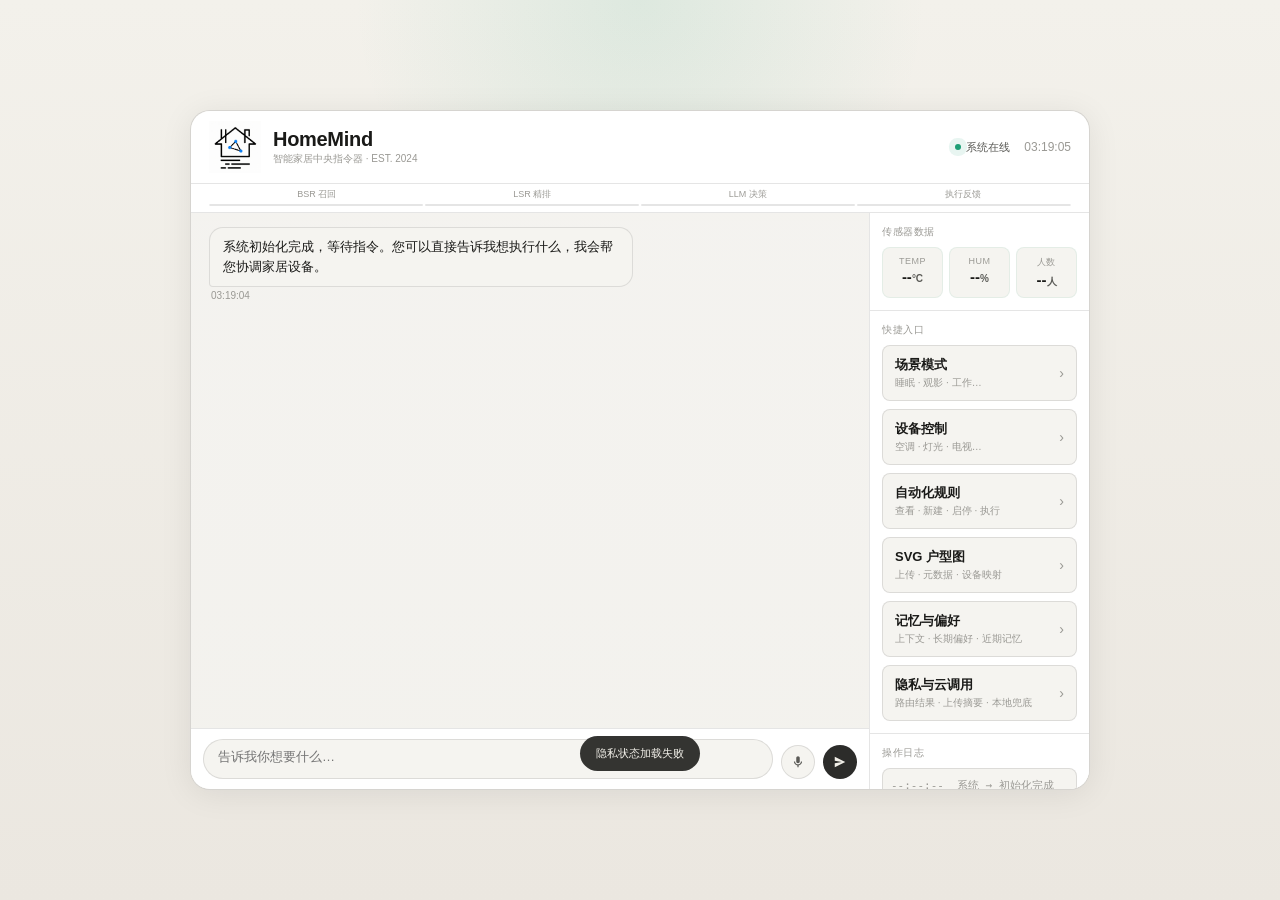
==== commit f339865b: "上下文修复" ====
--- a/web/client/index.html
+++ b/web/client/index.html
@@ -279,6 +279,37 @@
             border-color: rgba(29, 158, 117, 0.35);
         }
 
+        .inline-correction {
+            width: 100%;
+            display: grid;
+            grid-template-columns: 1fr auto auto;
+            gap: 6px;
+            margin-top: 8px;
+            align-items: center;
+        }
+
+        .inline-correction input {
+            min-width: 0;
+            height: 30px;
+            border: 0.5px solid var(--border-light);
+            border-radius: 6px;
+            padding: 0 8px;
+            font-size: 12px;
+            background: var(--bg-primary);
+            color: var(--text-primary);
+            outline: none;
+        }
+
+        .inline-correction input:focus {
+            border-color: rgba(29, 158, 117, 0.45);
+            box-shadow: 0 0 0 2px rgba(29, 158, 117, 0.10);
+        }
+
+        .inline-correction button {
+            border-radius: 6px;
+            padding: 5px 9px;
+        }
+
         .chat-input-wrap {
             border-top: 0.5px solid var(--border-light);
             padding: 10px 12px;
@@ -642,7 +673,8 @@
         }
 
         .field input,
-        .field select {
+        .field select,
+        .field textarea {
             border: 0.5px solid var(--border-light);
             border-radius: var(--radius-md);
             background: var(--bg-primary);
@@ -653,8 +685,56 @@
         }
 
         .field input:focus,
-        .field select:focus {
+        .field select:focus,
+        .field textarea:focus {
             border-color: var(--border-mid);
+        }
+
+        .floorplan-preview {
+            position: relative;
+            min-height: 220px;
+            border: 0.5px solid var(--border-light);
+            border-radius: var(--radius-md);
+            overflow: hidden;
+            background: var(--bg-primary);
+            display: flex;
+            align-items: center;
+            justify-content: center;
+            margin-top: 10px;
+        }
+
+        .floorplan-preview img {
+            width: 100%;
+            height: auto;
+            display: block;
+        }
+
+        .device-marker {
+            position: absolute;
+            transform: translate(-50%, -50%);
+            min-width: 18px;
+            height: 18px;
+            border-radius: 999px;
+            padding: 0 5px;
+            background: #0F6E56;
+            color: #fff;
+            font-size: 10px;
+            line-height: 18px;
+            text-align: center;
+            box-shadow: 0 2px 8px rgba(0, 0, 0, 0.18);
+            white-space: nowrap;
+        }
+
+        .device-marker-label {
+            position: absolute;
+            transform: translate(-50%, 8px);
+            background: rgba(255, 255, 255, 0.92);
+            border: 0.5px solid var(--border-light);
+            border-radius: 999px;
+            padding: 2px 6px;
+            color: var(--text-primary);
+            font-size: 10px;
+            white-space: nowrap;
         }
 
         .empty-hint {
@@ -697,6 +777,37 @@
             background: var(--bg-primary);
         }
 
+        .device-main {
+            min-width: 0;
+            flex: 1;
+        }
+
+        .device-actions {
+            display: flex;
+            align-items: center;
+            gap: 6px;
+            flex-shrink: 0;
+        }
+
+        .device-inline-form {
+            display: grid;
+            grid-template-columns: minmax(0, 1fr) 120px 110px 110px;
+            gap: 6px;
+            margin-top: 8px;
+        }
+
+        .device-inline-form input,
+        .device-inline-form select {
+            min-width: 0;
+            border: 0.5px solid var(--border-light);
+            border-radius: var(--radius-md);
+            background: var(--bg-secondary);
+            color: var(--text-primary);
+            font-size: 11px;
+            padding: 6px 8px;
+            outline: none;
+        }
+
         .device-name {
             font-size: 12px;
             color: var(--text-primary);
@@ -707,6 +818,49 @@
             font-size: 10px;
             color: var(--text-tertiary);
             margin-top: 2px;
+        }
+
+        .device-id {
+            font-size: 10px;
+            color: var(--text-tertiary);
+            margin-top: 2px;
+            word-break: break-word;
+        }
+
+        .device-meta {
+            font-size: 10px;
+            color: var(--text-secondary);
+            margin-top: 2px;
+        }
+
+        .scene-action-list {
+            display: flex;
+            flex-direction: column;
+            gap: 8px;
+            margin-top: 8px;
+        }
+
+        .scene-action-row {
+            display: grid;
+            grid-template-columns: minmax(0, 1.4fr) 110px 110px 90px auto;
+            gap: 6px;
+            align-items: center;
+        }
+
+        .scene-action-row select,
+        .scene-action-row input {
+            min-width: 0;
+            border: 0.5px solid var(--border-light);
+            border-radius: var(--radius-md);
+            background: var(--bg-primary);
+            color: var(--text-primary);
+            font-size: 11px;
+            padding: 7px 8px;
+            outline: none;
+        }
+
+        .advanced-json {
+            margin-top: 10px;
         }
 
         .toggle {
@@ -879,6 +1033,13 @@
                         </div>
                         <span class="entry-card-arrow">›</span>
                     </button>
+                    <button class="entry-card" onclick="openModal('floorplan')">
+                        <div>
+                            <div class="entry-card-title">SVG 户型图</div>
+                            <div class="entry-card-sub">上传 · 元数据 · 设备映射</div>
+                        </div>
+                        <span class="entry-card-arrow">›</span>
+                    </button>
                     <button class="entry-card" onclick="openModal('memory')">
                         <div>
                             <div class="entry-card-title">记忆与偏好</div>
@@ -918,7 +1079,7 @@
     </div>
 
     <script>
-        const scenes = [
+        let scenes = [
             { id: "sleep", name: "睡眠模式", desc: "关闭灯光、调节温度、安防布控" },
             { id: "entertainment", name: "观影模式", desc: "调暗灯光、启动电视、音响就绪" },
             { id: "work", name: "工作模式", desc: "明亮环境、关闭娱乐设备" },
@@ -927,7 +1088,7 @@
             { id: "evening", name: "晚归模式", desc: "门廊亮起、室温预调、氛围灯光" }
         ];
 
-        const deviceList = [
+        let deviceList = [
             { id: "air_conditioner", name: "空调" },
             { id: "light", name: "灯光" },
             { id: "tv", name: "电视" },
@@ -935,6 +1096,39 @@
             { id: "fan", name: "风扇" },
             { id: "speaker", name: "音响" },
             { id: "window", name: "窗户" }
+        ];
+
+        const deviceTypes = [
+            { value: "switch", label: "开关" },
+            { value: "light", label: "灯光" },
+            { value: "climate", label: "空调" },
+            { value: "fan", label: "风扇" },
+            { value: "media_player", label: "媒体" },
+            { value: "speaker", label: "音响" },
+            { value: "water_heater", label: "热水器" },
+            { value: "cover", label: "窗户/窗帘" }
+        ];
+
+        const areaOptions = [
+            { value: "", label: "未指定" },
+            { value: "living_room", label: "客厅" },
+            { value: "bedroom", label: "主卧" },
+            { value: "bedroom2", label: "次卧" },
+            { value: "study", label: "书房" },
+            { value: "kitchen", label: "厨房" },
+            { value: "bathroom1", label: "主卫" },
+            { value: "bathroom2", label: "次卫" },
+            { value: "dining_room", label: "餐厅" },
+            { value: "balcony", label: "阳台" },
+            { value: "entrance", label: "玄关" }
+        ];
+
+        const sceneActionOptions = [
+            { value: "on", label: "打开" },
+            { value: "off", label: "关闭" },
+            { value: "adjust", label: "调节" },
+            { value: "open", label: "打开窗/窗帘" },
+            { value: "close", label: "关闭窗/窗帘" }
         ];
 
         const progressOrder = ["bsr", "lsr", "llm", "exec"];
@@ -953,6 +1147,9 @@
         let memorySnapshot = null;
         let privacySnapshot = null;
         let schedulerSnapshot = null;
+        let floorPlanUploads = [];
+        let selectedFloorPlan = null;
+        let floorPlanDevices = [];
 
         async function apiGet(url) {
             const response = await fetch(url);
@@ -991,6 +1188,131 @@
                 .replace(/</g, "&lt;")
                 .replace(/>/g, "&gt;")
                 .replace(/\n/g, "<br>");
+        }
+
+        function escapeAttr(text) {
+            return escapeHtml(text).replace(/"/g, "&quot;").replace(/'/g, "&#39;");
+        }
+
+        function renderDeviceTypeOptions(selectedType) {
+            return deviceTypes.map((type) => {
+                const selected = type.value === selectedType ? "selected" : "";
+                return `<option value="${escapeAttr(type.value)}" ${selected}>${type.label}</option>`;
+            }).join("");
+        }
+
+        function renderAreaOptions(selectedArea) {
+            return areaOptions.map((area) => {
+                const selected = area.value === selectedArea ? "selected" : "";
+                return `<option value="${escapeAttr(area.value)}" ${selected}>${area.label}</option>`;
+            }).join("");
+        }
+
+        function areaLabel(area, areaName = "") {
+            if (areaName) return areaName;
+            const match = areaOptions.find((item) => item.value === area);
+            return match ? match.label : (area || "未指定");
+        }
+
+        function deviceSceneLabel(device) {
+            const room = areaLabel(device.area || "", device.areaName || "");
+            return device.area || device.areaName ? `${room} · ${device.name}` : device.name;
+        }
+
+        function renderSceneDeviceOptions(selectedDevice = "") {
+            return deviceList.map((device) => {
+                const selected = device.name === selectedDevice ? "selected" : "";
+                return `<option value="${escapeAttr(device.name)}" ${selected}>${escapeHtml(deviceSceneLabel(device))}</option>`;
+            }).join("");
+        }
+
+        function renderSceneActionOptions(selectedAction = "off") {
+            return sceneActionOptions.map((action) => {
+                const selected = action.value === selectedAction ? "selected" : "";
+                return `<option value="${escapeAttr(action.value)}" ${selected}>${action.label}</option>`;
+            }).join("");
+        }
+
+        function renderSceneActionRow(action = {}) {
+            return `
+                <div class="scene-action-row">
+                    <select data-scene-action-device>${renderSceneDeviceOptions(action.device || "")}</select>
+                    <select data-scene-action-type>${renderSceneActionOptions(action.action || "off")}</select>
+                    <select data-scene-param-key>
+                        <option value="">无参数</option>
+                        <option value="brightness" ${action.paramKey === "brightness" ? "selected" : ""}>亮度</option>
+                        <option value="temperature" ${action.paramKey === "temperature" ? "selected" : ""}>温度</option>
+                        <option value="volume" ${action.paramKey === "volume" ? "selected" : ""}>音量</option>
+                    </select>
+                    <input data-scene-param-value type="number" placeholder="数值" value="${escapeAttr(action.paramValue || "")}">
+                    <button class="mini-btn" type="button" data-remove-scene-action>删除</button>
+                </div>
+            `;
+        }
+
+        function sceneConfigToActions(config = {}) {
+            return Object.entries(config || {}).map(([device, command]) => {
+                const params = command && command.params ? command.params : {};
+                const paramKey = Object.keys(params)[0] || "";
+                return {
+                    device,
+                    action: command && command.action ? command.action : "off",
+                    paramKey,
+                    paramValue: paramKey ? params[paramKey] : ""
+                };
+            });
+        }
+
+        function addSceneActionRow(action = {}) {
+            const list = document.getElementById("new-scene-actions");
+            if (!list) return;
+            list.insertAdjacentHTML("beforeend", renderSceneActionRow(action));
+            wireSceneActionRemoveButtons();
+        }
+
+        function wireSceneActionRemoveButtons() {
+            document.querySelectorAll("[data-remove-scene-action]").forEach((btn) => {
+                btn.onclick = () => {
+                    const row = btn.closest(".scene-action-row");
+                    if (row) row.remove();
+                };
+            });
+        }
+
+        function buildSceneConfigFromRows() {
+            const rows = Array.from(document.querySelectorAll("#new-scene-actions .scene-action-row"));
+            const config = {};
+            rows.forEach((row) => {
+                const device = row.querySelector("[data-scene-action-device]")?.value || "";
+                const action = row.querySelector("[data-scene-action-type]")?.value || "off";
+                const paramKey = row.querySelector("[data-scene-param-key]")?.value || "";
+                const paramValueRaw = row.querySelector("[data-scene-param-value]")?.value || "";
+                if (!device) return;
+                const params = {};
+                if (paramKey && paramValueRaw !== "") {
+                    const numberValue = Number(paramValueRaw);
+                    params[paramKey] = Number.isFinite(numberValue) ? numberValue : paramValueRaw;
+                }
+                config[device] = { action, params };
+            });
+            return config;
+        }
+
+        function sceneConfigText(config) {
+            try {
+                return JSON.stringify(config || {}, null, 2);
+            } catch (e) {
+                return "{}";
+            }
+        }
+
+        function sceneSummary(config) {
+            const entries = Object.entries(config || {});
+            if (!entries.length) return "暂无动作";
+            return entries.map(([device, command]) => {
+                const action = command && command.action ? command.action : "-";
+                return `${device} ${action}`;
+            }).join(" · ");
         }
 
         function buildFeedbackButtons(options = {}) {
@@ -1006,6 +1328,24 @@
             buttons.push(`<button onclick="sendInteractionFeedback('${target.message_id}', '${target.target_type}', 'reject')">Reject</button>`);
             return `<div class="voice-feedback">${buttons.join("")}</div>`;
         }
+
+        function buildFeedbackButtonsInline(options = {}) {
+            const target = options.feedbackTarget || {};
+            if (!target.message_id || !target.target_type) return "";
+            const messageId = escapeAttr(target.message_id || "");
+            const targetType = escapeAttr(target.target_type || "");
+            const correctionPrompt = escapeAttr(options.correctionPrompt || "\u8bf7\u8f93\u5165\u4f60\u671f\u671b\u7684\u6b63\u786e\u7406\u89e3");
+            const allowAccept = options.allowAccept !== false;
+            const buttons = [];
+            if (allowAccept) {
+                buttons.push(`<button onclick="sendInteractionFeedback('${messageId}', '${targetType}', 'accept')">Accept</button>`);
+            }
+            buttons.push(`<button onclick="openInlineCorrection(this, '${messageId}', '${targetType}', '${correctionPrompt}')">Change</button>`);
+            buttons.push(`<button onclick="sendInteractionFeedback('${messageId}', '${targetType}', 'reject')">Reject</button>`);
+            return `<div class="voice-feedback">${buttons.join("")}</div>`;
+        }
+
+        buildFeedbackButtons = buildFeedbackButtonsInline;
 
         function addMsg(role, html, tag, options = {}) {
             const el = document.createElement("div");
@@ -1082,8 +1422,12 @@
         }
 
         function getSceneName(id) {
-            const match = scenes.find((item) => item.id === id);
+            const match = scenes.find((item) => item.id === id || item.name === id);
             return match ? match.name : id;
+        }
+
+        function isSceneActive(scene) {
+            return currentScene === scene.id || currentScene === scene.name;
         }
 
         function updateContext(ctx) {
@@ -1107,6 +1451,188 @@
 
         function updateDevices(states) {
             Object.entries(states || {}).forEach(([id, state]) => updateDeviceState(id, state));
+        }
+
+        async function loadDevices(rerender = true) {
+            try {
+                const data = await apiGet("/api/devices");
+                if (data.status !== "success") {
+                    showToast(data.error || "设备加载失败");
+                    return;
+                }
+                deviceList = (data.devices || []).map((device) => ({
+                    id: device.id,
+                    name: device.name,
+                    type: device.type || "switch",
+                    area: device.area || "",
+                    areaName: device.areaName || "",
+                    protocol: device.protocol || "simulated"
+                }));
+                (data.devices || []).forEach((device) => {
+                    devices[device.id] = device.state || {};
+                });
+                if (rerender && (currentModal === "device" || currentModal === "scene")) renderModal(currentModal);
+            } catch (e) {
+                showToast("设备加载失败");
+            }
+        }
+
+        async function createDeviceFromForm() {
+            const payload = {
+                id: document.getElementById("new-device-id").value.trim(),
+                name: document.getElementById("new-device-name").value.trim(),
+                type: document.getElementById("new-device-type").value,
+                area: document.getElementById("new-device-area").value,
+                areaName: document.getElementById("new-device-area-name").value.trim(),
+                protocol: "simulated"
+            };
+            if (!payload.name) {
+                showToast("请输入设备名称");
+                return;
+            }
+            try {
+                const data = await apiJson("/api/devices", "POST", payload);
+                if (data.status !== "success") {
+                    showToast(data.error || "设备保存失败");
+                    return;
+                }
+                showToast("设备已保存");
+                await loadDevices();
+            } catch (e) {
+                showToast("设备保存失败");
+            }
+        }
+
+        async function updateDeviceFromCard(deviceId) {
+            const nameInput = Array.from(document.querySelectorAll("[data-device-name]")).find((el) => el.dataset.deviceName === deviceId);
+            const typeInput = Array.from(document.querySelectorAll("[data-device-type]")).find((el) => el.dataset.deviceType === deviceId);
+            const areaInput = Array.from(document.querySelectorAll("[data-device-area]")).find((el) => el.dataset.deviceArea === deviceId);
+            const areaNameInput = Array.from(document.querySelectorAll("[data-device-area-name]")).find((el) => el.dataset.deviceAreaName === deviceId);
+            const payload = {
+                name: nameInput ? nameInput.value.trim() : "",
+                type: typeInput ? typeInput.value : "switch",
+                area: areaInput ? areaInput.value : "",
+                areaName: areaNameInput ? areaNameInput.value.trim() : "",
+                protocol: "simulated"
+            };
+            if (!payload.name) {
+                showToast("请输入设备名称");
+                return;
+            }
+            try {
+                const data = await apiJson(`/api/devices/${encodeURIComponent(deviceId)}`, "PUT", payload);
+                if (data.status !== "success") {
+                    showToast(data.error || "设备更新失败");
+                    return;
+                }
+                showToast("设备已更新");
+                await loadDevices();
+            } catch (e) {
+                showToast("设备更新失败");
+            }
+        }
+
+        async function deleteDeviceFromCard(deviceId) {
+            if (!deviceId || !confirm("删除这个设备？")) return;
+            try {
+                const response = await fetch(`/api/devices/${encodeURIComponent(deviceId)}`, { method: "DELETE" });
+                const data = await response.json();
+                if (!response.ok || data.status !== "success") {
+                    showToast(data.error || "设备删除失败");
+                    return;
+                }
+                delete devices[deviceId];
+                showToast("设备已删除");
+                await loadDevices();
+            } catch (e) {
+                showToast("设备删除失败");
+            }
+        }
+
+        async function loadScenes(rerender = true) {
+            try {
+                const data = await apiGet("/api/scenes");
+                if (data.status !== "success") {
+                    showToast(data.error || "场景加载失败");
+                    return;
+                }
+                scenes = (data.items || []).map((scene) => ({
+                    id: scene.id || scene.name,
+                    name: scene.name,
+                    desc: sceneSummary(scene.config || {}),
+                    config: scene.config || {}
+                }));
+                if (rerender && currentModal === "scene") renderModal("scene");
+            } catch (e) {
+                showToast("场景加载失败");
+            }
+        }
+
+        function parseSceneConfigInput(inputRef) {
+            const input = typeof inputRef === "string" ? document.getElementById(inputRef) : inputRef;
+            if (!input) throw new Error("scene config input not found");
+            const raw = input.value.trim();
+            if (!raw) return {};
+            return JSON.parse(raw);
+        }
+
+        async function createSceneFromForm() {
+            const name = document.getElementById("new-scene-name").value.trim();
+            if (!name) {
+                showToast("请输入场景名称");
+                return;
+            }
+            try {
+                const config = buildSceneConfigFromRows();
+                const advanced = document.getElementById("new-scene-config");
+                const advancedRaw = advanced ? advanced.value.trim() : "";
+                const finalConfig = Object.keys(config).length ? config : (advancedRaw ? parseSceneConfigInput("new-scene-config") : {});
+                if (!Object.keys(finalConfig).length) {
+                    showToast("请至少添加一个场景动作");
+                    return;
+                }
+                const data = await apiJson("/api/scenes", "POST", { name, config: finalConfig });
+                if (data.status !== "success") {
+                    showToast(data.error || "场景保存失败");
+                    return;
+                }
+                showToast("场景已保存");
+                await loadScenes();
+            } catch (e) {
+                showToast("场景配置 JSON 无效");
+            }
+        }
+
+        async function updateSceneFromCard(sceneName) {
+            try {
+                const input = Array.from(document.querySelectorAll("[data-scene-config]")).find((el) => el.dataset.sceneConfig === sceneName);
+                const config = parseSceneConfigInput(input);
+                const data = await apiJson(`/api/scenes/${encodeURIComponent(sceneName)}`, "PUT", { config });
+                if (data.status !== "success") {
+                    showToast(data.error || "场景更新失败");
+                    return;
+                }
+                showToast("场景已更新");
+                await loadScenes();
+            } catch (e) {
+                showToast("场景配置 JSON 无效");
+            }
+        }
+
+        async function deleteSceneFromCard(sceneName) {
+            if (!sceneName || !confirm("删除这个场景？")) return;
+            try {
+                const response = await fetch(`/api/scenes/${encodeURIComponent(sceneName)}`, { method: "DELETE" });
+                const data = await response.json();
+                if (!response.ok || data.status !== "success") {
+                    showToast(data.error || "场景删除失败");
+                    return;
+                }
+                showToast("场景已删除");
+                await loadScenes();
+            } catch (e) {
+                showToast("场景删除失败");
+            }
         }
 
         async function sendQuery(query) {
@@ -1169,13 +1695,19 @@
         function openModal(type) {
             currentModal = type;
             const modal = document.querySelector(".modal");
-            modal.classList.toggle("wide", ["rules", "memory", "privacy"].includes(type));
+            modal.classList.toggle("wide", ["scene", "device", "rules", "memory", "privacy", "floorplan"].includes(type));
             renderModal(type);
             document.getElementById("overlay").classList.add("open");
+            if (type === "scene") loadScenes();
+            if (type === "scene") loadDevices(false).then(() => {
+                if (currentModal === "scene") renderModal("scene");
+            });
             if (type === "rules") loadRules();
             if (type === "rules") loadSchedulerStatus();
+            if (type === "device") loadDevices();
             if (type === "memory") loadMemorySummary();
             if (type === "privacy") loadPrivacyStatus();
+            if (type === "floorplan") loadFloorPlanUploads();
         }
 
         function renderModal(type) {
@@ -1183,37 +1715,139 @@
             const body = document.getElementById("modalBody");
             if (type === "scene") {
                 title.textContent = "场景模式";
-                body.innerHTML = `<div class="card-grid">${
-                    scenes.map((scene) => `
-                        <div class="scene-card ${currentScene === scene.id ? "active" : ""}" data-scene-id="${scene.id}">
-                            <div class="scene-card-name">${scene.name}</div>
-                            <div class="scene-card-desc">${scene.desc}</div>
+                body.innerHTML = `
+                    <div class="summary-card">
+                        <div class="summary-head">
+                            <div>
+                                <div class="summary-title">新增场景</div>
+                                <div class="summary-meta">用动作行编排场景；保存时自动生成配置，切换场景时仍会经过 SVG 设备表校验。</div>
+                            </div>
+                            <button class="mini-btn" id="refresh-scenes-btn">刷新</button>
                         </div>
-                    `).join("")
-                }</div>`;
+                        <div class="form-grid">
+                            <div class="field full">
+                                <label>场景名称</label>
+                                <input id="new-scene-name" placeholder="阅读模式">
+                            </div>
+                            <div class="field full">
+                                <label>动作编排</label>
+                                <div class="scene-action-list" id="new-scene-actions">
+                                    ${renderSceneActionRow({ action: "off" })}
+                                </div>
+                                <button class="mini-btn" type="button" id="add-scene-action-btn">添加动作</button>
+                            </div>
+                            <div class="field full advanced-json">
+                                <label>高级 JSON（无动作行时才使用）</label>
+                                <textarea id="new-scene-config" rows="4" placeholder='{"主卧灯":{"action":"off","params":{}},"次卧灯":{"action":"adjust","params":{"brightness":60}}}'></textarea>
+                            </div>
+                            <div class="field full">
+                                <button class="mini-btn" id="create-scene-btn">保存场景</button>
+                            </div>
+                        </div>
+                    </div>
+                    <div class="card-grid" style="margin-top: 10px;">${
+                        scenes.map((scene) => `
+                            <div class="scene-card ${isSceneActive(scene) ? "active" : ""}" data-scene-id="${escapeAttr(scene.id)}">
+                                <div class="scene-card-name">${escapeHtml(scene.name)}</div>
+                                <div class="scene-card-desc">${escapeHtml(scene.desc || sceneSummary(scene.config || {}))}</div>
+                                <div class="field full" style="margin-top: 8px;">
+                                    <label>配置 JSON</label>
+                                    <textarea data-scene-config="${escapeAttr(scene.name)}" rows="5">${escapeHtml(sceneConfigText(scene.config || {}))}</textarea>
+                                </div>
+                                <div class="mini-actions">
+                                    <button class="mini-btn" data-scene-switch="${escapeAttr(scene.id)}">切换</button>
+                                    <button class="mini-btn" data-scene-save="${escapeAttr(scene.name)}">保存</button>
+                                    <button class="mini-btn" data-scene-delete="${escapeAttr(scene.name)}">删除</button>
+                                </div>
+                            </div>
+                        `).join("")
+                    }</div>`;
+                document.getElementById("refresh-scenes-btn").onclick = loadScenes;
+                document.getElementById("create-scene-btn").onclick = createSceneFromForm;
+                document.getElementById("add-scene-action-btn").onclick = () => addSceneActionRow({ action: "off" });
+                wireSceneActionRemoveButtons();
                 body.querySelectorAll(".scene-card").forEach((card) => {
-                    card.addEventListener("click", () => {
-                        const sceneId = card.dataset.sceneId;
-                        switchScene(sceneId);
-                        closeOverlay();
+                    card.addEventListener("click", (event) => {
+                        if (event.target.closest("textarea") || event.target.closest("button")) return;
+                        switchScene(card.dataset.sceneId);
                     });
                 });
-            } else if (type === "device") {
+                body.querySelectorAll("[data-scene-switch]").forEach((btn) => {
+                    btn.onclick = () => switchScene(btn.dataset.sceneSwitch);
+                });
+                body.querySelectorAll("[data-scene-save]").forEach((btn) => {
+                    btn.onclick = () => updateSceneFromCard(btn.dataset.sceneSave);
+                });
+                body.querySelectorAll("[data-scene-delete]").forEach((btn) => {
+                    btn.onclick = () => deleteSceneFromCard(btn.dataset.sceneDelete);
+                });
+                return;
+            }
+            if (type === "device") {
                 title.textContent = "设备控制";
-                body.innerHTML = `<div class="card-grid">${
-                    deviceList.map((device) => {
-                        const state = devices[device.id] || {};
-                        return `
-                            <div class="device-card">
-                                <div>
-                                    <div class="device-name">${device.name}</div>
-                                    <div class="device-status">${buildDeviceStatus(device.id, state)}</div>
+                body.innerHTML = `
+                    <div class="summary-card">
+                        <div class="summary-head">
+                            <div>
+                                <div class="summary-title">新增设备</div>
+                                <div class="summary-meta">当前按模拟设备创建；必须标注空间，便于区分同类型设备。</div>
+                            </div>
+                            <button class="mini-btn" id="refresh-devices-btn">刷新</button>
+                        </div>
+                        <div class="form-grid">
+                            <div class="field">
+                                <label>ID</label>
+                                <input id="new-device-id" placeholder="living_room_light">
+                            </div>
+                            <div class="field">
+                                <label>类型</label>
+                                <select id="new-device-type">${renderDeviceTypeOptions("switch")}</select>
+                            </div>
+                            <div class="field">
+                                <label>名称</label>
+                                <input id="new-device-name" placeholder="主卧灯">
+                            </div>
+                            <div class="field">
+                                <label>空间</label>
+                                <select id="new-device-area">${renderAreaOptions("living_room")}</select>
+                            </div>
+                            <div class="field full">
+                                <label>空间显示名</label>
+                                <input id="new-device-area-name" placeholder="主卧 / 次卧 / 客厅">
+                            </div>
+                            <div class="field full">
+                                <button class="mini-btn" id="create-device-btn">保存设备</button>
+                            </div>
+                        </div>
+                    </div>
+                    <div class="card-grid" style="margin-top: 10px;">${
+                        deviceList.map((device) => {
+                            const state = devices[device.id] || {};
+                            return `
+                                <div class="device-card">
+                                    <div class="device-main">
+                                        <div class="device-name">${escapeHtml(device.name)}</div>
+                                        <div class="device-status">${buildDeviceStatus(device.id, state)}</div>
+                                        <div class="device-meta">模拟设备 · ${escapeHtml(areaLabel(device.area || "", device.areaName || ""))}</div>
+                                        <div class="device-id">${escapeHtml(device.id)}</div>
+                                        <div class="device-inline-form">
+                                            <input data-device-name="${escapeAttr(device.id)}" value="${escapeAttr(device.name)}">
+                                            <select data-device-type="${escapeAttr(device.id)}">${renderDeviceTypeOptions(device.type || "switch")}</select>
+                                            <select data-device-area="${escapeAttr(device.id)}">${renderAreaOptions(device.area || "")}</select>
+                                            <input data-device-area-name="${escapeAttr(device.id)}" value="${escapeAttr(device.areaName || "")}" placeholder="空间名">
+                                        </div>
+                                    </div>
+                                    <div class="device-actions">
+                                        <button class="toggle ${state.is_on ? "on" : ""}" data-device-id="${escapeAttr(device.id)}"></button>
+                                        <button class="mini-btn" data-device-save="${escapeAttr(device.id)}">保存</button>
+                                        <button class="mini-btn" data-device-delete="${escapeAttr(device.id)}">删除</button>
+                                    </div>
                                 </div>
-                                <button class="toggle ${state.is_on ? "on" : ""}" data-device-id="${device.id}"></button>
-                            </div>
-                        `;
-                    }).join("")
-                }</div>`;
+                            `;
+                        }).join("")
+                    }</div>`;
+                document.getElementById("refresh-devices-btn").onclick = loadDevices;
+                document.getElementById("create-device-btn").onclick = createDeviceFromForm;
                 body.querySelectorAll(".toggle").forEach((toggle) => {
                     toggle.addEventListener("click", async (event) => {
                         event.preventDefault();
@@ -1222,6 +1856,12 @@
                         const state = devices[id] || {};
                         await controlDevice(id, state.is_on ? "off" : "on");
                     });
+                });
+                body.querySelectorAll("[data-device-save]").forEach((btn) => {
+                    btn.onclick = () => updateDeviceFromCard(btn.dataset.deviceSave);
+                });
+                body.querySelectorAll("[data-device-delete]").forEach((btn) => {
+                    btn.onclick = () => deleteDeviceFromCard(btn.dataset.deviceDelete);
                 });
             } else if (type === "rules") {
                 title.textContent = "自动化规则";
@@ -1321,6 +1961,83 @@
                 });
                 body.querySelectorAll("[data-rule-run]").forEach((btn) => {
                     btn.onclick = () => runSingleRule(btn.dataset.ruleRun);
+                });
+            } else if (type === "floorplan") {
+                title.textContent = "SVG 户型图";
+                const selected = selectedFloorPlan;
+                body.innerHTML = `
+                    <div class="summary-card">
+                        <div class="summary-head">
+                            <div>
+                                <div class="summary-title">上传户型图</div>
+                                <div class="summary-meta">保存 SVG 元数据，并支持绑定设备映射后在图上叠加设备位置。</div>
+                            </div>
+                            <button class="mini-btn" id="refresh-floorplans-btn">刷新</button>
+                        </div>
+                        <div class="form-grid">
+                            <div class="field">
+                                <label>名称</label>
+                                <input id="floorplan-name" placeholder="例如：一层户型">
+                            </div>
+                            <div class="field">
+                                <label>说明</label>
+                                <input id="floorplan-desc" placeholder="可选">
+                            </div>
+                            <div class="field full">
+                                <input id="floorplan-file" type="file" accept="image/svg+xml,.svg">
+                            </div>
+                            <div class="field full">
+                                <button class="mini-btn" id="upload-floorplan-btn">上传 SVG</button>
+                            </div>
+                        </div>
+                    </div>
+                    <div class="summary-card" style="margin-top: 10px;">
+                        <div class="summary-title">当前预览</div>
+                        <div class="summary-meta">${selected ? `${escapeHtml(selected.name || selected.id)} · ${Math.round((selected.width || 0))} x ${Math.round((selected.height || 0))}` : "请选择或上传一个户型图"}</div>
+                        <div class="floorplan-preview">
+                            ${selected ? `<img src="/api/floor-plans/${encodeURIComponent(selected.id)}/svg" alt="${escapeHtml(selected.name || selected.id)}">${floorPlanDevices.map((device) => `<span class="device-marker" style="left:${device.x}%;top:${device.y}%" title="${escapeHtml(device.name)} (${escapeHtml(device.type)})">${escapeHtml((device.type || "D").slice(0, 2).toUpperCase())}</span><span class="device-marker-label" style="left:${device.x}%;top:${device.y}%">${escapeHtml(device.name)}</span>`).join("")}` : `<div class="empty-hint">暂无户型图</div>`}
+                        </div>
+                    </div>
+                    <div class="summary-card" style="margin-top: 10px;">
+                        <div class="summary-title">设备映射</div>
+                        <div class="summary-meta">格式支持 [["light.bedroom","bedroom","light","卧室灯","主卧"]] 或 {"areaNames":{"bedroom":"主卧"},"devices":[{"entity_id":"light.bedroom","area":"bedroom","type":"light","name":"卧室灯","areaName":"主卧"}]}。</div>
+                        <div class="form-grid">
+                            <div class="field full">
+                                <textarea id="device-mapping-json" rows="5" placeholder='{"areaNames":{"living_room":"客厅"},"devices":[{"entity_id":"light.living_room","area":"living_room","type":"light","name":"客厅灯","areaName":"客厅"}]}'></textarea>
+                            </div>
+                            <div class="field full">
+                                <button class="mini-btn" id="save-device-mapping-btn" ${selected ? "" : "disabled"}>保存设备映射</button>
+                            </div>
+                        </div>
+                    </div>
+                    <div class="stack" style="margin-top: 10px;">
+                        ${floorPlanUploads.length ? floorPlanUploads.map((plan) => `
+                            <div class="rule-card">
+                                <div class="rule-head">
+                                    <div>
+                                        <div class="rule-name">${escapeHtml(plan.name || plan.id)}</div>
+                                        <div class="rule-meta">${escapeHtml(plan.description || "无说明")} · ${Math.round(plan.width || 0)} x ${Math.round(plan.height || 0)}</div>
+                                    </div>
+                                    <span class="pill ${selected && selected.id === plan.id ? "on" : ""}">${selected && selected.id === plan.id ? "当前" : "已保存"}</span>
+                                </div>
+                                <div class="mini-actions">
+                                    <button class="mini-btn" data-floorplan-select="${escapeHtml(plan.id)}">选择</button>
+                                    <a class="mini-btn" href="/api/floor-plans/${encodeURIComponent(plan.id)}/svg" target="_blank" rel="noopener">预览</a>
+                                    <button class="mini-btn" data-floorplan-delete="${escapeHtml(plan.id)}">删除</button>
+                                </div>
+                            </div>
+                        `).join("") : `<div class="empty-hint">还没有上传的 SVG 户型图。</div>`}
+                    </div>
+                `;
+                document.getElementById("refresh-floorplans-btn").onclick = loadFloorPlanUploads;
+                document.getElementById("upload-floorplan-btn").onclick = uploadFloorPlanSvg;
+                const saveMappingBtn = document.getElementById("save-device-mapping-btn");
+                if (saveMappingBtn) saveMappingBtn.onclick = saveFloorPlanDeviceMapping;
+                body.querySelectorAll("[data-floorplan-select]").forEach((btn) => {
+                    btn.onclick = () => selectFloorPlan(btn.dataset.floorplanSelect);
+                });
+                body.querySelectorAll("[data-floorplan-delete]").forEach((btn) => {
+                    btn.onclick = () => deleteFloorPlan(btn.dataset.floorplanDelete);
                 });
             } else if (type === "memory") {
                 title.textContent = "记忆与偏好";
@@ -1409,45 +2126,48 @@
         }
 
         async function switchScene(scene) {
-            const data = await apiJson(`/api/scenes/${encodeURIComponent(scene)}/switch`, "POST", {});
-            if (data.status !== "success") {
-                showToast(data.error || "场景切换失败");
-                return;
-            }
-            currentScene = data.scene || scene;
-            updateDevices(data.devices || {});
-            addMsg("system", data.result || `已切换到${getSceneName(currentScene)}`, "场景切换");
-            loadStatus();
-            loadMemorySummary();
-            if (currentModal === "scene") {
-                renderModal("scene");
-            }
-            addLog("场景", getSceneName(scene));
+            try {
+                const data = await apiJson(`/api/scenes/${encodeURIComponent(scene)}/switch`, "POST", {});
+                if (data.status !== "success") {
+                    showToast(data.error || "\u573a\u666f\u5207\u6362\u5931\u8d25");
+                    return;
+                }
+                currentScene = data.scene || scene;
+                updateDevices(data.devices || {});
+                renderAgentMessage({
+                    status: "success",
+                    response_type: "execution_result",
+                    action: "scene_switch",
+                    response: data.result || `\u5df2\u5207\u6362\u5230${getSceneName(scene)}`
+                }, "\u6267\u884c\u5b8c\u6210");
+                addLog("\u573a\u666f", getSceneName(currentScene));
+                if (currentModal === "scene") renderModal("scene");
+                loadStatus();
+                loadMemorySummary();
+                loadPrivacyStatus();
+            } catch (e) {
+                showToast("\u573a\u666f\u5207\u6362\u5931\u8d25");
+            }
         }
 
         async function controlDevice(deviceId, action) {
-            if (socket && socket.connected) {
-                socket.emit("message", { type: "device_control", data: { device: deviceId, action, params: {} } });
-                return;
-            }
-
-            try {
-                const data = await apiJson(`/api/devices/${encodeURIComponent(deviceId)}/control`, "POST", {
-                    action,
-                    params: {},
-                });
+            try {
+                const data = await apiJson(`/api/devices/${encodeURIComponent(deviceId)}/control`, "POST", { action, params: {} });
                 if (data.status !== "success") {
-                    showToast(data.error || "设备控制失败");
+                    showToast("璁惧鎺у埗澶辫触");
                     return;
                 }
-
                 updateDeviceState(deviceId, data.state || {});
                 addLog(getDeviceName(deviceId), buildDeviceStatus(deviceId, data.state || {}));
                 if (currentModal === "device") {
                     renderModal("device");
                 }
-            } catch (error) {
-                showToast("设备控制失败");
+            } catch (e) {
+                if (socket && socket.connected) {
+                    socket.emit("message", { type: "device_control", data: { device: deviceId, action, params: {} } });
+                    return;
+                }
+                showToast("璁惧鎺у埗澶辫触");
             }
         }
 
@@ -1546,6 +2266,114 @@
             }
         }
 
+        async function loadFloorPlanUploads() {
+            try {
+                const data = await apiGet("/api/floor-plans");
+                floorPlanUploads = data.floorPlans || data.files || [];
+                if (!selectedFloorPlan && floorPlanUploads.length) {
+                    selectedFloorPlan = floorPlanUploads[0];
+                    await loadFloorPlanDevices(selectedFloorPlan.id, false);
+                }
+                if (currentModal === "floorplan") renderModal("floorplan");
+            } catch (e) {
+                showToast("SVG 户型图加载失败");
+            }
+        }
+
+        async function selectFloorPlan(planId) {
+            const plan = floorPlanUploads.find((item) => item.id === planId);
+            if (!plan) return;
+            await apiJson(`/api/floor-plans/${encodeURIComponent(plan.id)}/activate`, "POST", {});
+            selectedFloorPlan = plan;
+            await loadFloorPlanDevices(plan.id, false);
+            if (currentModal === "floorplan") renderModal("floorplan");
+        }
+
+        async function loadFloorPlanDevices(planId, rerender = true) {
+            if (!planId) return;
+            try {
+                const data = await apiGet(`/api/floor-plans/${encodeURIComponent(planId)}/devices`);
+                floorPlanDevices = data.devices || [];
+                if (rerender && currentModal === "floorplan") renderModal("floorplan");
+            } catch (e) {
+                floorPlanDevices = [];
+            }
+        }
+
+        async function uploadFloorPlanSvg() {
+            const input = document.getElementById("floorplan-file");
+            const file = input && input.files ? input.files[0] : null;
+            if (!file) {
+                showToast("请先选择 SVG 文件");
+                return;
+            }
+            const form = new FormData();
+            form.append("floorPlan", file, file.name);
+            form.append("name", document.getElementById("floorplan-name").value.trim() || file.name.replace(/\.svg$/i, ""));
+            form.append("description", document.getElementById("floorplan-desc").value.trim());
+            try {
+                const response = await fetch("/api/floor-plans", {
+                    method: "POST",
+                    body: form
+                });
+                const data = await response.json();
+                if (!response.ok || data.status !== "success") {
+                    showToast(data.error || "SVG 上传失败");
+                    return;
+                }
+                selectedFloorPlan = data.floorPlan;
+                floorPlanDevices = [];
+                showToast("SVG 已上传");
+                await loadFloorPlanUploads();
+            } catch (e) {
+                showToast("SVG 上传失败");
+            }
+        }
+
+        async function saveFloorPlanDeviceMapping() {
+            if (!selectedFloorPlan) {
+                showToast("请先选择户型图");
+                return;
+            }
+            const raw = document.getElementById("device-mapping-json").value.trim();
+            if (!raw) {
+                showToast("请输入设备映射 JSON");
+                return;
+            }
+            try {
+                const parsed = JSON.parse(raw);
+                const data = await apiJson(`/api/floor-plans/${encodeURIComponent(selectedFloorPlan.id)}/devices`, "POST", { devices: parsed });
+                if (data.status !== "success") {
+                    showToast(data.error || "设备映射保存失败");
+                    return;
+                }
+                floorPlanDevices = data.devices || [];
+                showToast("设备映射已保存");
+                if (currentModal === "floorplan") renderModal("floorplan");
+            } catch (e) {
+                showToast("设备映射 JSON 无效");
+            }
+        }
+
+        async function deleteFloorPlan(planId) {
+            if (!planId || !confirm("删除这个户型图及其设备映射？")) return;
+            try {
+                const response = await fetch(`/api/floor-plans/${encodeURIComponent(planId)}`, { method: "DELETE" });
+                const data = await response.json();
+                if (!response.ok || data.status !== "success") {
+                    showToast(data.error || "删除失败");
+                    return;
+                }
+                if (selectedFloorPlan && selectedFloorPlan.id === planId) {
+                    selectedFloorPlan = null;
+                    floorPlanDevices = [];
+                }
+                await loadFloorPlanUploads();
+                showToast("户型图已删除");
+            } catch (e) {
+                showToast("删除失败");
+            }
+        }
         async function createRuleFromForm() {
             const triggerType = document.getElementById("rule-trigger-type").value;
             const triggerValue = document.getElementById("rule-trigger-value").value.trim();
@@ -1832,6 +2660,89 @@
             }
         }
 
+        function openInlineCorrection(button, messageId, targetType, correctionPrompt = "") {
+            const container = button.closest(".voice-feedback");
+            if (!container) return;
+            container.querySelector(".inline-correction")?.remove();
+            const form = document.createElement("div");
+            form.className = "inline-correction";
+            form.innerHTML = `
+                <input type="text" placeholder="${escapeAttr(correctionPrompt || "\u8bf7\u8f93\u5165\u7ea0\u6b63\u540e\u7684\u7406\u89e3")}" aria-label="\u7ea0\u6b63\u540e\u7684\u7406\u89e3">
+                <button type="button">\u63d0\u4ea4</button>
+                <button type="button">\u53d6\u6d88</button>
+            `;
+            const input = form.querySelector("input");
+            const submit = form.querySelectorAll("button")[0];
+            const cancel = form.querySelectorAll("button")[1];
+            submit.addEventListener("click", () => submitInlineCorrection(form, messageId, targetType));
+            cancel.addEventListener("click", () => form.remove());
+            input.addEventListener("keydown", (event) => {
+                if (event.key === "Enter") submitInlineCorrection(form, messageId, targetType);
+                if (event.key === "Escape") form.remove();
+            });
+            container.appendChild(form);
+            input.focus();
+            document.getElementById("messages").scrollTop = document.getElementById("messages").scrollHeight;
+        }
+
+        function submitInlineCorrection(form, messageId, targetType) {
+            const input = form.querySelector("input");
+            const correction = (input?.value || "").trim();
+            if (!correction) {
+                showToast("\u8bf7\u8f93\u5165\u4fee\u6539\u5185\u5bb9");
+                input?.focus();
+                return;
+            }
+            sendInteractionFeedback(messageId, targetType, "change", correction);
+            form.remove();
+        }
+
+        async function sendInteractionFeedbackInline(messageId, targetType, feedbackType, correctionValue = "") {
+            const correction = feedbackType === "change" ? String(correctionValue || "").trim() : "";
+            if (feedbackType === "change" && !correction) {
+                showToast("\u8bf7\u8f93\u5165\u4fee\u6539\u5185\u5bb9");
+                return;
+            }
+            try {
+                const data = await apiJson("/api/interaction/feedback", "POST", {
+                    message_id: messageId,
+                    target_type: targetType,
+                    feedback_type: feedbackType,
+                    correction
+                });
+                if (data.status !== "success") {
+                    showToast(data.error || "\u53cd\u9988\u63d0\u4ea4\u5931\u8d25");
+                    return;
+                }
+                if (feedbackType === "change") {
+                    addMsg("user", correction);
+                    addLog("\u7528\u6237", correction);
+                }
+                if (data.response_type === "automation_proposal" && data.proposal) {
+                    addMsg("ai", data.message || data.proposal.summary, "\u5f85\u786e\u8ba4\u4efb\u52a1", {
+                        feedbackTarget: { message_id: data.proposal.message_id, target_type: "automation_proposal" },
+                        correctionPrompt: "\u8bf7\u8f93\u5165\u4fee\u6b63\u540e\u7684\u5b9a\u65f6\u4efb\u52a1\u63cf\u8ff0",
+                    });
+                } else if (data.response_type === "automation_created") {
+                    addMsg("ai", data.response || "\u5df2\u521b\u5efa\u5b9a\u65f6\u4efb\u52a1", "\u4efb\u52a1\u5df2\u521b\u5efa");
+                } else if (data.response_type === "execution_result") {
+                    renderAgentMessage(data, "\u6267\u884c\u5b8c\u6210");
+                } else if (feedbackType === "change") {
+                    addMsg("ai", data.message || "\u4fee\u6539\u53cd\u9988\u5df2\u8bb0\u5f55\uff0c\u4f60\u53ef\u4ee5\u7ee7\u7eed\u8f93\u5165\u6216\u518d\u6b21\u4fee\u6539\u3002", "\u53cd\u9988\u5df2\u8bb0\u5f55");
+                    addLog("\u7cfb\u7edf", data.message || "\u4fee\u6539\u53cd\u9988\u5df2\u8bb0\u5f55");
+                } else if (feedbackType === "accept" || feedbackType === "reject") {
+                    addMsg("ai", data.message || "\u53cd\u9988\u5df2\u8bb0\u5f55", "\u53cd\u9988\u5df2\u8bb0\u5f55");
+                }
+                showToast(data.message || "\u53cd\u9988\u5df2\u8bb0\u5f55");
+                loadMemorySummary();
+                loadPrivacyStatus();
+            } catch (e) {
+                showToast("\u53cd\u9988\u63d0\u4ea4\u5931\u8d25");
+            }
+        }
+
+        sendInteractionFeedback = sendInteractionFeedbackInline;
+
         function handlePipelineUpdate(msg) {
             const { type, data } = msg;
             if (type === "pipeline_start") {
@@ -1871,6 +2782,7 @@
                 case "connected":
                     updateContext(data.context || {});
                     updateDevices(data.devices || {});
+                    loadDevices(false);
                     loadRules();
                     loadMemorySummary();
                     loadPrivacyStatus();
@@ -1998,6 +2910,7 @@
                 case "connected":
                     updateContext(data.context || {});
                     updateDevices(data.devices || {});
+                    loadDevices(false);
                     loadRules();
                     loadMemorySummary();
                     loadPrivacyStatus();
@@ -2054,6 +2967,7 @@
             autoResize();
             initVoiceRecognition();
             initWebSocket();
+            loadDevices(false);
             loadStatus();
             loadRules();
             loadSchedulerStatus();
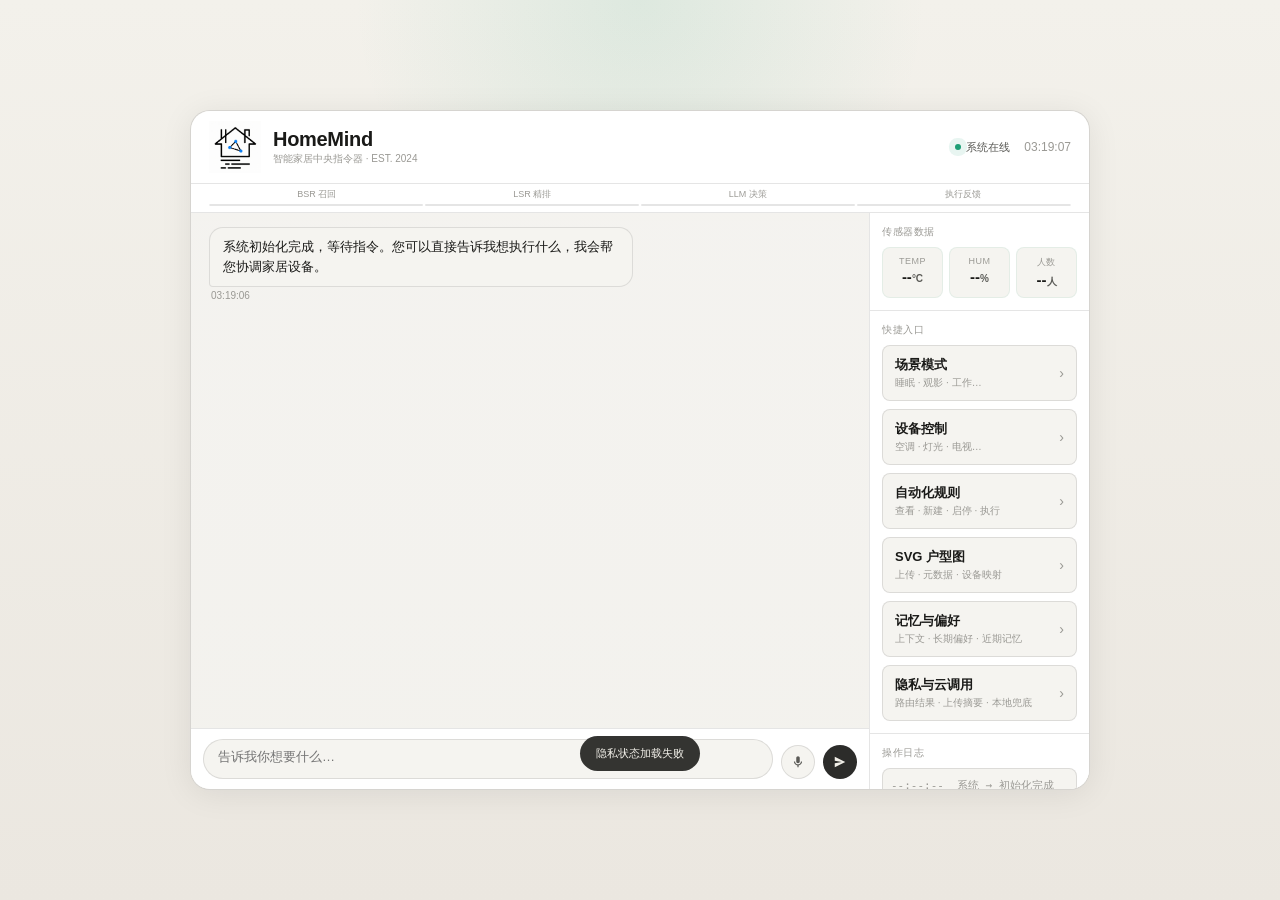
==== commit 09b3fc10: "feat: add seed_demo_history script for generating demo data and device inventory  - Introduced a new" ====
--- a/web/client/index.html
+++ b/web/client/index.html
@@ -777,6 +777,94 @@
             background: var(--bg-primary);
         }
 
+        .device-area-grid {
+            display: grid;
+            grid-template-columns: repeat(auto-fill, minmax(116px, 1fr));
+            gap: 8px;
+            margin-top: 10px;
+        }
+
+        .device-area-chip {
+            border: 0.5px solid var(--border-light);
+            border-radius: var(--radius-md);
+            background: var(--bg-primary);
+            color: var(--text-secondary);
+            cursor: pointer;
+            padding: 8px 10px;
+            text-align: left;
+            min-height: 52px;
+        }
+
+        .device-area-chip:hover {
+            border-color: rgba(29, 158, 117, 0.35);
+            color: #0F6E56;
+        }
+
+        .device-area-chip.active {
+            border-color: rgba(29, 158, 117, 0.45);
+            background: var(--accent-bg);
+            color: #0F6E56;
+        }
+
+        .device-area-name {
+            display: block;
+            font-size: 12px;
+            font-weight: 600;
+            color: var(--text-primary);
+            overflow: hidden;
+            text-overflow: ellipsis;
+            white-space: nowrap;
+        }
+
+        .device-area-count {
+            display: block;
+            font-size: 10px;
+            color: var(--text-tertiary);
+            margin-top: 3px;
+        }
+
+        .compact-device-grid {
+            display: grid;
+            grid-template-columns: repeat(auto-fill, minmax(178px, 1fr));
+            gap: 8px;
+            margin-top: 10px;
+        }
+
+        .device-card.compact {
+            align-items: stretch;
+            flex-direction: column;
+            justify-content: flex-start;
+            padding: 8px;
+            gap: 6px;
+        }
+
+        .device-card.compact .device-actions {
+            justify-content: space-between;
+            width: 100%;
+        }
+
+        .device-card.compact .device-inline-form {
+            grid-template-columns: minmax(0, 1fr) minmax(0, 1fr);
+            margin-top: 6px;
+        }
+
+        .device-card.compact .mini-btn {
+            padding: 4px 8px;
+            font-size: 10px;
+        }
+
+        .device-edit-toggle summary {
+            cursor: pointer;
+            color: var(--text-tertiary);
+            font-size: 10px;
+            margin-top: 4px;
+            list-style: none;
+        }
+
+        .device-edit-toggle summary::-webkit-details-marker {
+            display: none;
+        }
+
         .device-main {
             min-width: 0;
             flex: 1;
@@ -932,6 +1020,8 @@
                 max-height: 240px;
             }
             .card-grid { grid-template-columns: 1fr; }
+            .device-area-grid { grid-template-columns: repeat(2, minmax(0, 1fr)); }
+            .compact-device-grid { grid-template-columns: 1fr; }
         }
     </style>
 </head>
@@ -1150,6 +1240,7 @@
         let floorPlanUploads = [];
         let selectedFloorPlan = null;
         let floorPlanDevices = [];
+        let selectedDeviceArea = "";
 
         async function apiGet(url) {
             const response = await fetch(url);
@@ -1212,6 +1303,66 @@
             if (areaName) return areaName;
             const match = areaOptions.find((item) => item.value === area);
             return match ? match.label : (area || "未指定");
+        }
+
+        function deviceAreaKey(device = {}) {
+            return device.area || "__unassigned__";
+        }
+
+        function deviceAreaLabel(areaKey, devicesInArea = []) {
+            if (areaKey === "__unassigned__") return areaLabel("");
+            const sample = devicesInArea.find((device) => device.areaName) || {};
+            return areaLabel(areaKey, sample.areaName || "");
+        }
+
+        function groupDevicesByArea() {
+            const areaRank = new Map(areaOptions.map((area, index) => [area.value || "__unassigned__", index]));
+            const groups = new Map();
+            deviceList.forEach((device) => {
+                const key = deviceAreaKey(device);
+                if (!groups.has(key)) groups.set(key, []);
+                groups.get(key).push(device);
+            });
+            return Array.from(groups.entries())
+                .map(([area, devicesInArea]) => ({
+                    area,
+                    name: deviceAreaLabel(area, devicesInArea),
+                    devices: devicesInArea.slice().sort((a, b) => String(a.name).localeCompare(String(b.name), "zh-Hans-CN"))
+                }))
+                .sort((a, b) => {
+                    const rankA = areaRank.has(a.area) ? areaRank.get(a.area) : 999;
+                    const rankB = areaRank.has(b.area) ? areaRank.get(b.area) : 999;
+                    if (rankA !== rankB) return rankA - rankB;
+                    return String(a.name).localeCompare(String(b.name), "zh-Hans-CN");
+                });
+        }
+
+        function renderCompactDeviceCard(device) {
+            const state = devices[device.id] || {};
+            return `
+                <div class="device-card compact">
+                    <div class="device-main">
+                        <div class="device-name">${escapeHtml(device.name)}</div>
+                        <div class="device-status">${buildDeviceStatus(device.id, state)}</div>
+                        <div class="device-meta">${escapeHtml(device.protocol || "simulated")} · ${escapeHtml(areaLabel(device.area || "", device.areaName || ""))}</div>
+                        <div class="device-id">${escapeHtml(device.id)}</div>
+                        <details class="device-edit-toggle">
+                            <summary>编辑设备</summary>
+                            <div class="device-inline-form">
+                                <input data-device-name="${escapeAttr(device.id)}" value="${escapeAttr(device.name)}">
+                                <select data-device-type="${escapeAttr(device.id)}">${renderDeviceTypeOptions(device.type || "switch")}</select>
+                                <select data-device-area="${escapeAttr(device.id)}">${renderAreaOptions(device.area || "")}</select>
+                                <input data-device-area-name="${escapeAttr(device.id)}" value="${escapeAttr(device.areaName || "")}" placeholder="空间名">
+                            </div>
+                        </details>
+                    </div>
+                    <div class="device-actions">
+                        <button class="toggle ${state.is_on ? "on" : ""}" data-device-id="${escapeAttr(device.id)}" title="切换设备"></button>
+                        <button class="mini-btn" data-device-save="${escapeAttr(device.id)}">保存</button>
+                        <button class="mini-btn" data-device-delete="${escapeAttr(device.id)}">删除</button>
+                    </div>
+                </div>
+            `;
         }
 
         function deviceSceneLabel(device) {
@@ -1270,6 +1421,18 @@
             wireSceneActionRemoveButtons();
         }
 
+        function setSceneActionRowsFromConfig(config = {}) {
+            const list = document.getElementById("new-scene-actions");
+            if (!list) return;
+            list.innerHTML = "";
+            const actions = sceneConfigToActions(config);
+            if (!actions.length) {
+                addSceneActionRow({ action: "off" });
+                return;
+            }
+            actions.forEach((action) => addSceneActionRow(action));
+        }
+
         function wireSceneActionRemoveButtons() {
             document.querySelectorAll("[data-remove-scene-action]").forEach((btn) => {
                 btn.onclick = () => {
@@ -1600,6 +1763,35 @@
                 await loadScenes();
             } catch (e) {
                 showToast("场景配置 JSON 无效");
+            }
+        }
+
+        async function generateSceneDraftFromNl() {
+            const input = document.getElementById("new-scene-nl");
+            const text = input ? input.value.trim() : "";
+            if (!text) {
+                showToast("请输入场景描述");
+                return;
+            }
+            try {
+                const data = await apiJson("/api/scenes/from-nl", "POST", { text });
+                if (data.status !== "success") {
+                    showToast(data.error || "场景草案生成失败");
+                    return;
+                }
+                const nameInput = document.getElementById("new-scene-name");
+                if (nameInput && data.name) nameInput.value = data.name;
+                setSceneActionRowsFromConfig(data.config || {});
+                const advanced = document.getElementById("new-scene-config");
+                if (advanced) advanced.value = sceneConfigText(data.config || {});
+                const status = document.getElementById("new-scene-draft-status");
+                if (status) {
+                    const warnings = (data.validation && data.validation.warnings || []).join("；");
+                    status.textContent = warnings || `草案已生成，来源：${data.source || "local"}`;
+                }
+                showToast("场景草案已生成");
+            } catch (e) {
+                showToast("场景草案生成失败");
             }
         }
 
@@ -1726,6 +1918,14 @@
                         </div>
                         <div class="form-grid">
                             <div class="field full">
+                                <label>自然语言描述</label>
+                                <textarea id="new-scene-nl" rows="3" placeholder="例如：创建阅读模式，打开客厅灯到 60%，关闭电视"></textarea>
+                                <div class="mini-actions" style="margin-top: 6px;">
+                                    <button class="mini-btn" type="button" id="generate-scene-draft-btn">生成草案</button>
+                                </div>
+                                <div class="summary-meta" id="new-scene-draft-status"></div>
+                            </div>
+                            <div class="field full">
                                 <label>场景名称</label>
                                 <input id="new-scene-name" placeholder="阅读模式">
                             </div>
@@ -1764,6 +1964,7 @@
                     }</div>`;
                 document.getElementById("refresh-scenes-btn").onclick = loadScenes;
                 document.getElementById("create-scene-btn").onclick = createSceneFromForm;
+                document.getElementById("generate-scene-draft-btn").onclick = generateSceneDraftFromNl;
                 document.getElementById("add-scene-action-btn").onclick = () => addSceneActionRow({ action: "off" });
                 wireSceneActionRemoveButtons();
                 body.querySelectorAll(".scene-card").forEach((card) => {
@@ -1784,6 +1985,12 @@
                 return;
             }
             if (type === "device") {
+                const deviceGroups = groupDevicesByArea();
+                if (!deviceGroups.some((group) => group.area === selectedDeviceArea)) {
+                    selectedDeviceArea = deviceGroups[0] ? deviceGroups[0].area : "";
+                }
+                const selectedGroup = deviceGroups.find((group) => group.area === selectedDeviceArea);
+                const selectedDevices = selectedGroup ? selectedGroup.devices : [];
                 title.textContent = "设备控制";
                 body.innerHTML = `
                     <div class="summary-card">
@@ -1820,22 +2027,49 @@
                             </div>
                         </div>
                     </div>
-                    <div class="card-grid" style="margin-top: 10px;">${
-                        deviceList.map((device) => {
+                    <div class="summary-card" style="margin-top: 10px;">
+                        <div class="summary-head">
+                            <div>
+                                <div class="summary-title">先选择空间</div>
+                                <div class="summary-meta">只显示当前空间内的设备，减少长列表滚动。</div>
+                            </div>
+                            <span class="pill">${deviceList.length} 个设备</span>
+                        </div>
+                        <div class="device-area-grid">
+                            ${deviceGroups.map((group) => `
+                                <button class="device-area-chip ${group.area === selectedDeviceArea ? "active" : ""}" type="button" data-device-area-filter="${escapeAttr(group.area)}">
+                                    <span class="device-area-name">${escapeHtml(group.name)}</span>
+                                    <span class="device-area-count">${group.devices.length} 个设备</span>
+                                </button>
+                            `).join("") || `<div class="empty-hint">暂无设备</div>`}
+                        </div>
+                    </div>
+                    <div class="summary-card" style="margin-top: 10px;">
+                        <div class="summary-head">
+                            <div>
+                                <div class="summary-title">${selectedGroup ? escapeHtml(selectedGroup.name) : "暂无空间"}</div>
+                                <div class="summary-meta">${selectedGroup ? `当前显示 ${selectedDevices.length} 个设备` : "请先新增设备并标注空间"}</div>
+                            </div>
+                        </div>
+                        <div class="compact-device-grid"> ${
+                        selectedDevices.map((device) => {
                             const state = devices[device.id] || {};
                             return `
-                                <div class="device-card">
+                                <div class="device-card compact">
                                     <div class="device-main">
                                         <div class="device-name">${escapeHtml(device.name)}</div>
                                         <div class="device-status">${buildDeviceStatus(device.id, state)}</div>
                                         <div class="device-meta">模拟设备 · ${escapeHtml(areaLabel(device.area || "", device.areaName || ""))}</div>
                                         <div class="device-id">${escapeHtml(device.id)}</div>
-                                        <div class="device-inline-form">
+                                        <details class="device-edit-toggle">
+                                            <summary>编辑设备</summary>
+                                            <div class="device-inline-form">
                                             <input data-device-name="${escapeAttr(device.id)}" value="${escapeAttr(device.name)}">
                                             <select data-device-type="${escapeAttr(device.id)}">${renderDeviceTypeOptions(device.type || "switch")}</select>
                                             <select data-device-area="${escapeAttr(device.id)}">${renderAreaOptions(device.area || "")}</select>
                                             <input data-device-area-name="${escapeAttr(device.id)}" value="${escapeAttr(device.areaName || "")}" placeholder="空间名">
-                                        </div>
+                                            </div>
+                                        </details>
                                     </div>
                                     <div class="device-actions">
                                         <button class="toggle ${state.is_on ? "on" : ""}" data-device-id="${escapeAttr(device.id)}"></button>
@@ -1844,17 +2078,21 @@
                                     </div>
                                 </div>
                             `;
-                        }).join("")
-                    }</div>`;
+                        }).join("") || `<div class="empty-hint">该空间暂无设备</div>`
+                    }</div></div>`;
                 document.getElementById("refresh-devices-btn").onclick = loadDevices;
                 document.getElementById("create-device-btn").onclick = createDeviceFromForm;
+                body.querySelectorAll("[data-device-area-filter]").forEach((btn) => {
+                    btn.onclick = () => {
+                        selectedDeviceArea = btn.dataset.deviceAreaFilter;
+                        renderModal("device");
+                    };
+                });
                 body.querySelectorAll(".toggle").forEach((toggle) => {
-                    toggle.addEventListener("click", async (event) => {
-                        event.preventDefault();
-                        event.stopPropagation();
+                    toggle.addEventListener("click", () => {
                         const id = toggle.dataset.deviceId;
                         const state = devices[id] || {};
-                        await controlDevice(id, state.is_on ? "off" : "on");
+                        controlDevice(id, state.is_on ? "off" : "on");
                     });
                 });
                 body.querySelectorAll("[data-device-save]").forEach((btn) => {
@@ -2125,7 +2363,7 @@
             }
         }
 
-        async function switchScene(scene) {
+        async function switchSceneThroughApi(scene) {
             try {
                 const data = await apiJson(`/api/scenes/${encodeURIComponent(scene)}/switch`, "POST", {});
                 if (data.status !== "success") {
@@ -2150,24 +2388,29 @@
             }
         }
 
+        function switchScene(scene) {
+            switchSceneThroughApi(scene);
+            return;
+            socket.emit("message", { type: "scene_switch", data: { scene } });
+            currentScene = scene;
+            addLog("场景", getSceneName(scene));
+        }
+
         async function controlDevice(deviceId, action) {
             try {
                 const data = await apiJson(`/api/devices/${encodeURIComponent(deviceId)}/control`, "POST", { action, params: {} });
                 if (data.status !== "success") {
-                    showToast("璁惧鎺у埗澶辫触");
+                    showToast(data.error || "设备控制失败");
                     return;
                 }
                 updateDeviceState(deviceId, data.state || {});
                 addLog(getDeviceName(deviceId), buildDeviceStatus(deviceId, data.state || {}));
-                if (currentModal === "device") {
-                    renderModal("device");
-                }
             } catch (e) {
                 if (socket && socket.connected) {
                     socket.emit("message", { type: "device_control", data: { device: deviceId, action, params: {} } });
                     return;
                 }
-                showToast("璁惧鎺у埗澶辫触");
+                showToast("设备控制失败");
             }
         }
 
@@ -2881,27 +3124,6 @@
             const text = data.message || data.question || "我需要更多信息";
             addMsg("ai", text, "系统响应");
             addLog("系统", text);
-        }
-
-        async function switchScene(scene) {
-            try {
-                const data = await apiJson(`/api/scenes/${encodeURIComponent(scene)}/switch`, "POST", {});
-                if (data.status !== "success") {
-                    showToast(data.error || "场景切换失败");
-                    return;
-                }
-                currentScene = data.scene || scene;
-                updateDevices(data.devices || {});
-                addLog("场景", getSceneName(currentScene));
-                addMsg("system", data.result || `已切换到${getSceneName(currentScene)}`, "场景切换");
-                loadStatus();
-                loadMemorySummary();
-                if (currentModal === "scene") {
-                    renderModal("scene");
-                }
-            } catch (error) {
-                showToast("场景切换失败");
-            }
         }
 
         function handleMessage(msg) {
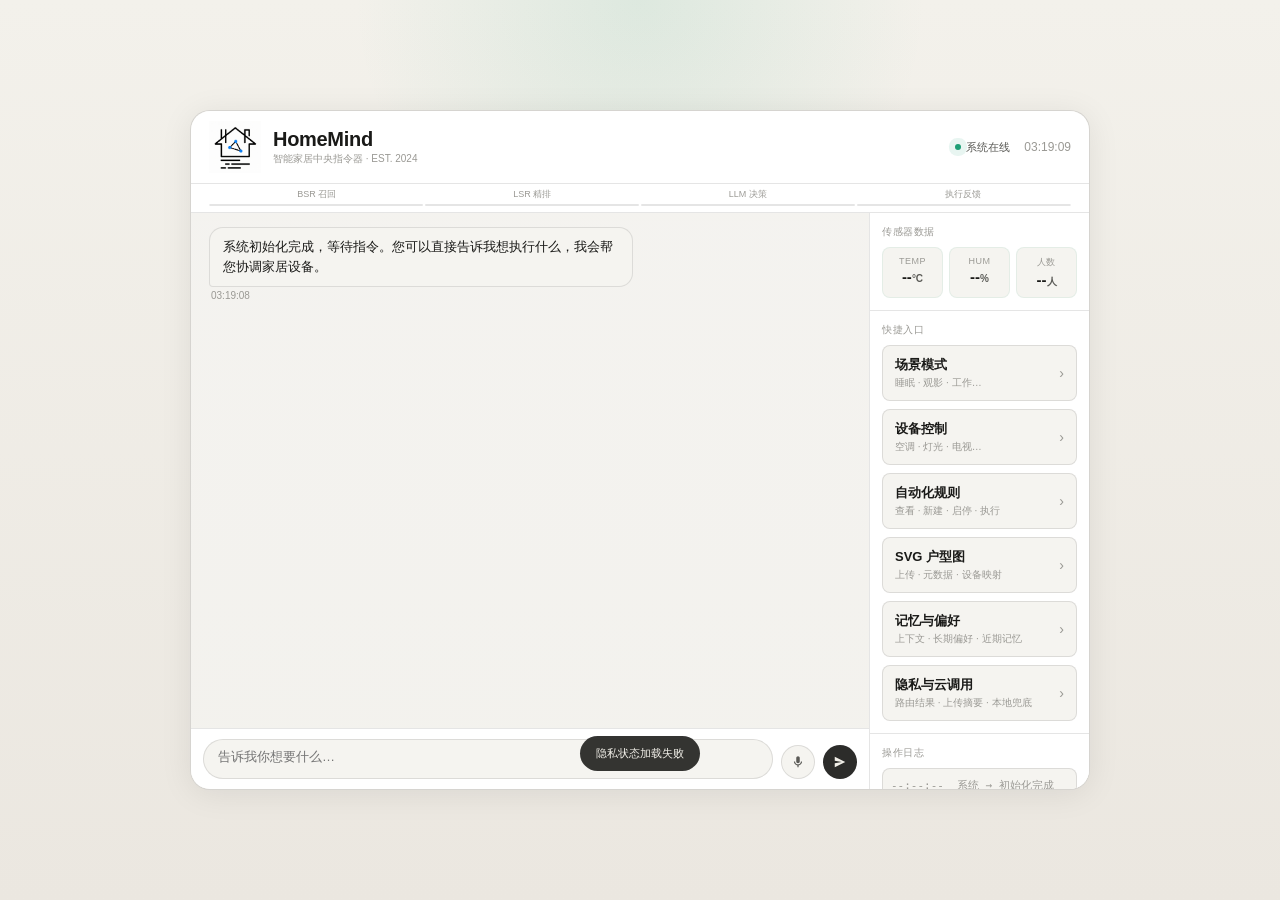
==== commit bc8d9531: "Merge branch 'main' of https://github.com/wblxr408/HomeMind" ====
--- a/web/client/index.html
+++ b/web/client/index.html
@@ -2089,10 +2089,12 @@
                     };
                 });
                 body.querySelectorAll(".toggle").forEach((toggle) => {
-                    toggle.addEventListener("click", () => {
+                    toggle.addEventListener("click", async (event) => {
+                        event.preventDefault();
+                        event.stopPropagation();
                         const id = toggle.dataset.deviceId;
                         const state = devices[id] || {};
-                        controlDevice(id, state.is_on ? "off" : "on");
+                        await controlDevice(id, state.is_on ? "off" : "on");
                     });
                 });
                 body.querySelectorAll("[data-device-save]").forEach((btn) => {
@@ -2363,7 +2365,7 @@
             }
         }
 
-        async function switchSceneThroughApi(scene) {
+        async function switchScene(scene) {
             try {
                 const data = await apiJson(`/api/scenes/${encodeURIComponent(scene)}/switch`, "POST", {});
                 if (data.status !== "success") {
@@ -2388,29 +2390,24 @@
             }
         }
 
-        function switchScene(scene) {
-            switchSceneThroughApi(scene);
-            return;
-            socket.emit("message", { type: "scene_switch", data: { scene } });
-            currentScene = scene;
-            addLog("场景", getSceneName(scene));
-        }
-
         async function controlDevice(deviceId, action) {
             try {
                 const data = await apiJson(`/api/devices/${encodeURIComponent(deviceId)}/control`, "POST", { action, params: {} });
                 if (data.status !== "success") {
-                    showToast(data.error || "设备控制失败");
+                    showToast("璁惧鎺у埗澶辫触");
                     return;
                 }
                 updateDeviceState(deviceId, data.state || {});
                 addLog(getDeviceName(deviceId), buildDeviceStatus(deviceId, data.state || {}));
+                if (currentModal === "device") {
+                    renderModal("device");
+                }
             } catch (e) {
                 if (socket && socket.connected) {
                     socket.emit("message", { type: "device_control", data: { device: deviceId, action, params: {} } });
                     return;
                 }
-                showToast("设备控制失败");
+                showToast("璁惧鎺у埗澶辫触");
             }
         }
 
@@ -3124,6 +3121,27 @@
             const text = data.message || data.question || "我需要更多信息";
             addMsg("ai", text, "系统响应");
             addLog("系统", text);
+        }
+
+        async function switchScene(scene) {
+            try {
+                const data = await apiJson(`/api/scenes/${encodeURIComponent(scene)}/switch`, "POST", {});
+                if (data.status !== "success") {
+                    showToast(data.error || "场景切换失败");
+                    return;
+                }
+                currentScene = data.scene || scene;
+                updateDevices(data.devices || {});
+                addLog("场景", getSceneName(currentScene));
+                addMsg("system", data.result || `已切换到${getSceneName(currentScene)}`, "场景切换");
+                loadStatus();
+                loadMemorySummary();
+                if (currentModal === "scene") {
+                    renderModal("scene");
+                }
+            } catch (error) {
+                showToast("场景切换失败");
+            }
         }
 
         function handleMessage(msg) {
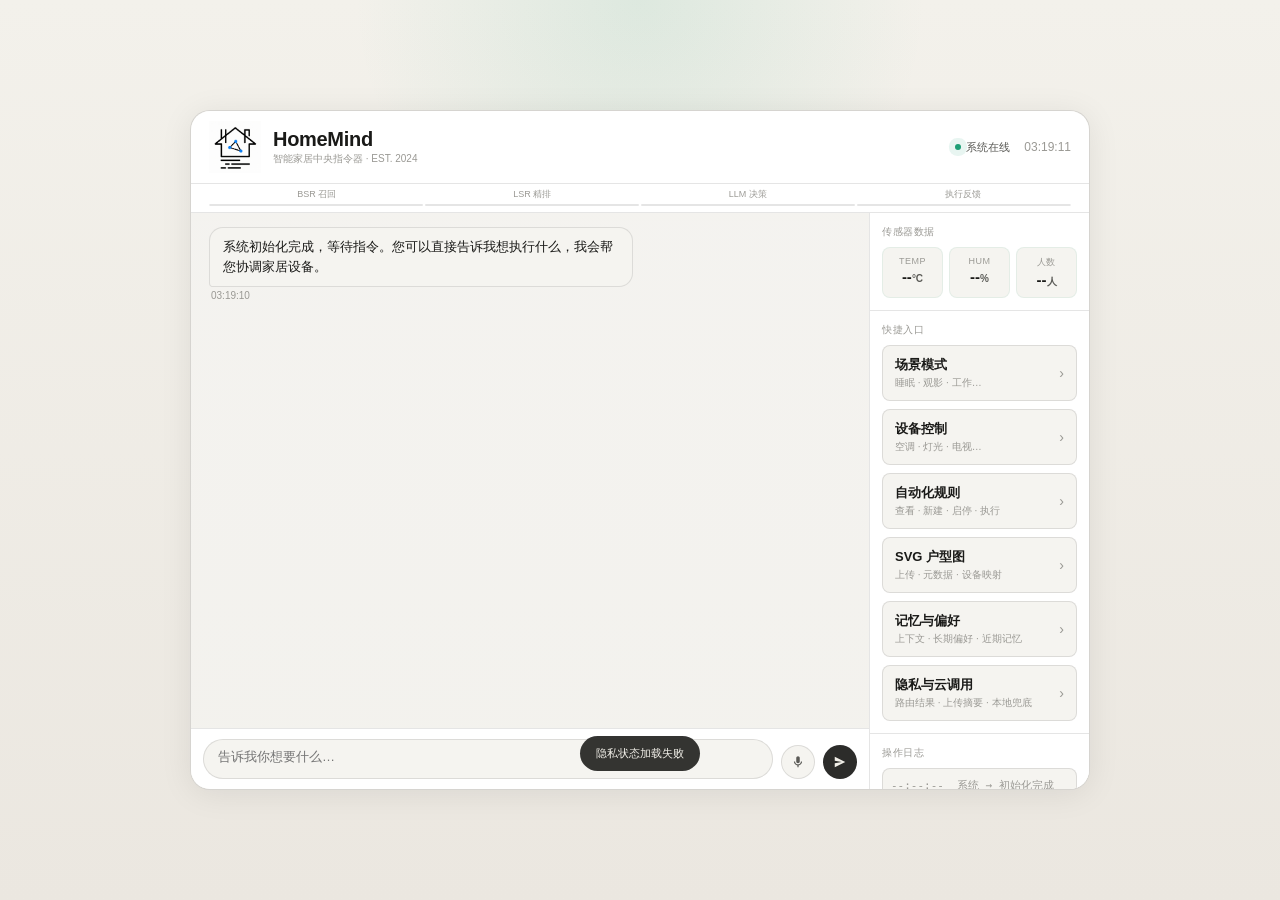
==== commit 68f05abf: "feat: update floor plan data and web changes" ====
--- a/web/client/index.html
+++ b/web/client/index.html
@@ -2556,9 +2556,14 @@
                     method: "POST",
                     body: form
                 });
-                const data = await response.json();
+                let data = {};
+                try {
+                    data = await response.json();
+                } catch (parseError) {
+                    data = {};
+                }
                 if (!response.ok || data.status !== "success") {
-                    showToast(data.error || "SVG 上传失败");
+                    showToast(data.error || `SVG 上传失败${response.status ? ` (${response.status})` : ""}`);
                     return;
                 }
                 selectedFloorPlan = data.floorPlan;
@@ -2566,15 +2571,10 @@
                 showToast("SVG 已上传");
                 await loadFloorPlanUploads();
             } catch (e) {
-                showToast("SVG 上传失败");
-            }
-        }
-
+                showToast(`SVG 上传失败: ${e && e.message ? e.message : "network error"}`);
+            }
+        }
         async function saveFloorPlanDeviceMapping() {
-            if (!selectedFloorPlan) {
-                showToast("请先选择户型图");
-                return;
-            }
             const raw = document.getElementById("device-mapping-json").value.trim();
             if (!raw) {
                 showToast("请输入设备映射 JSON");
